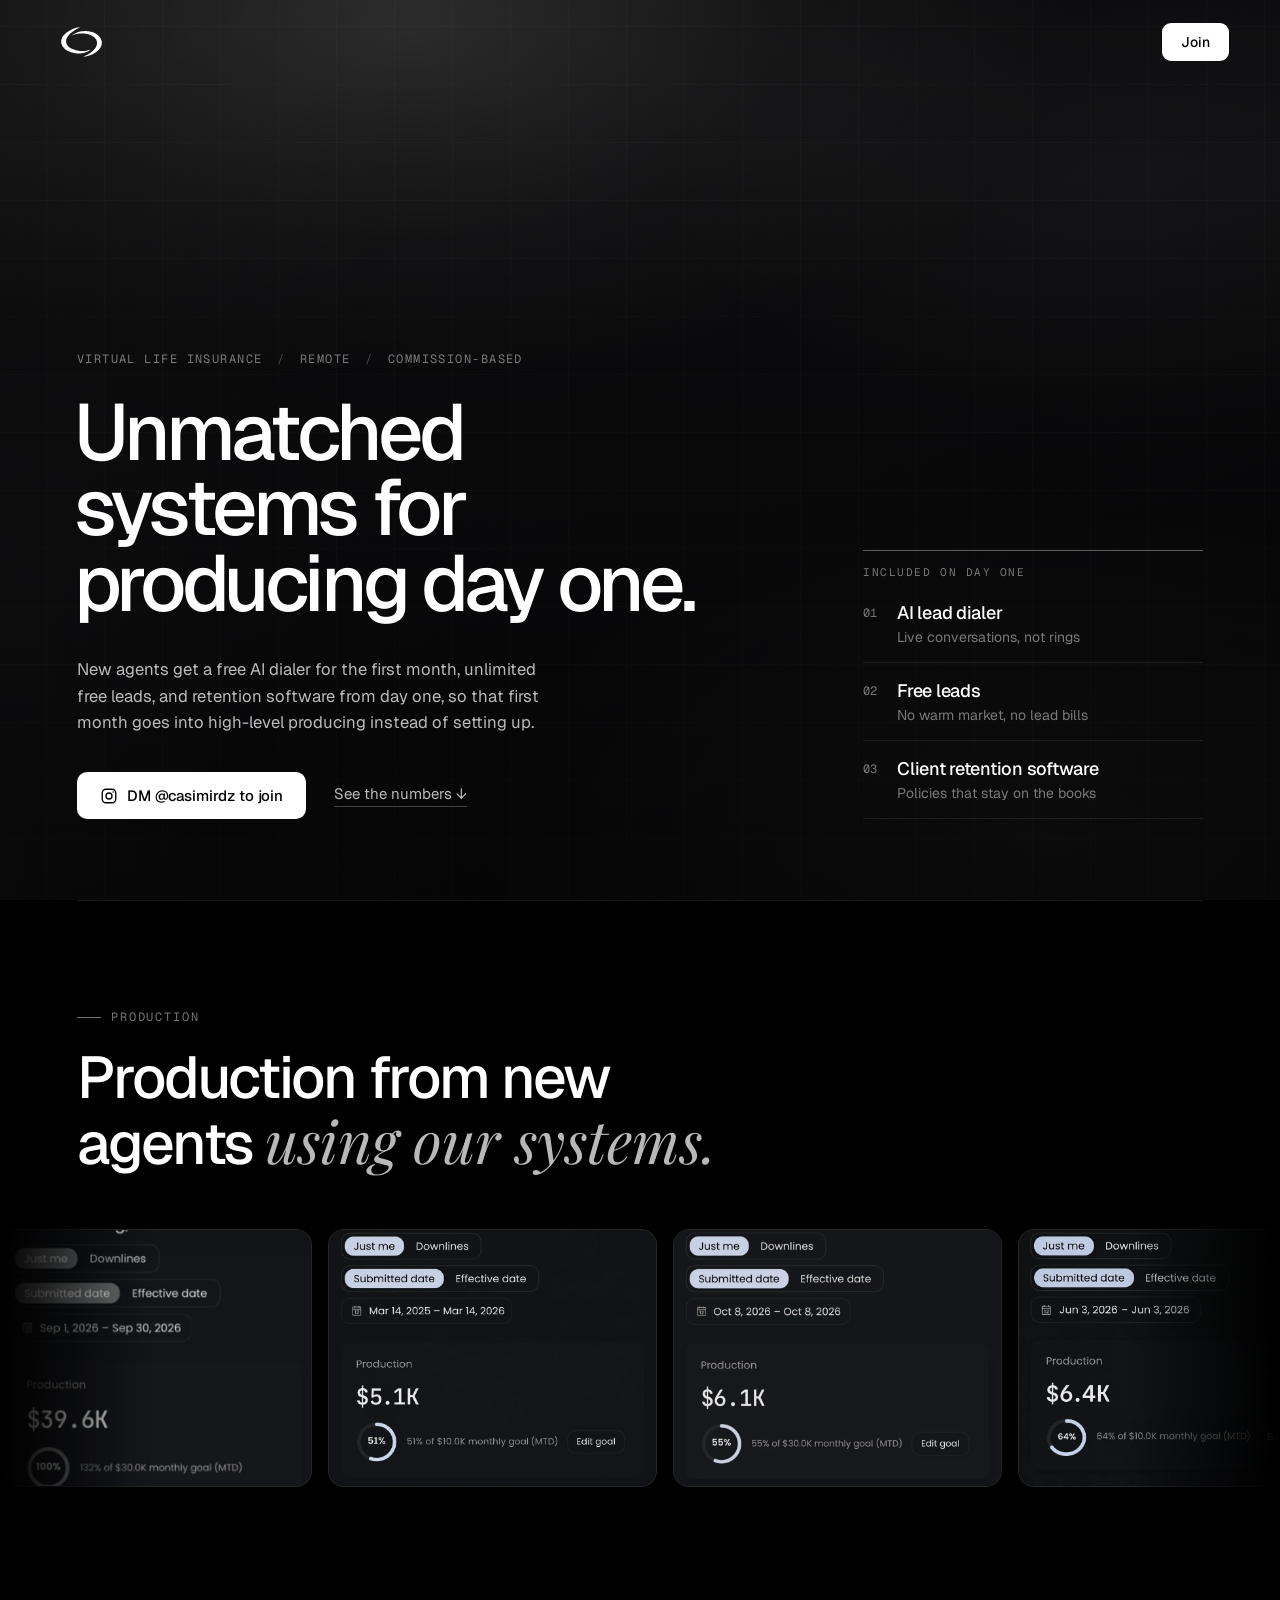
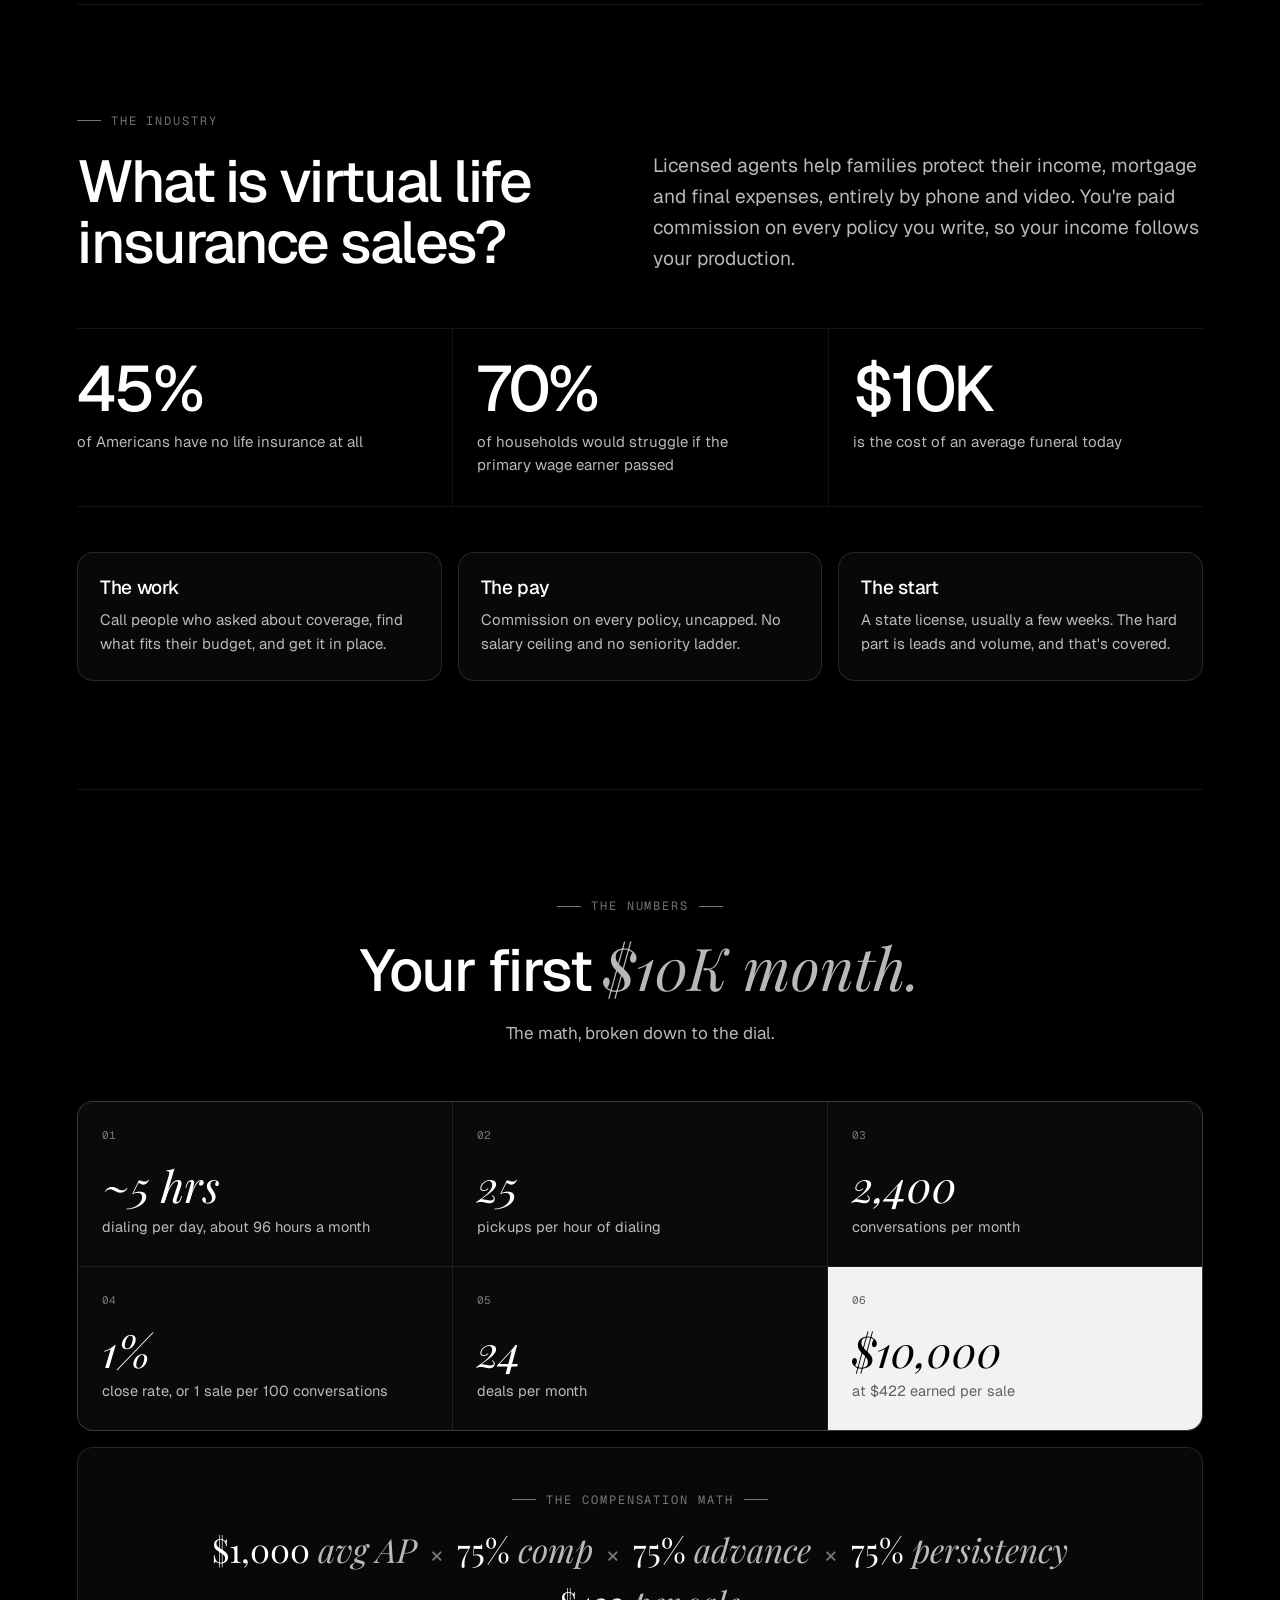
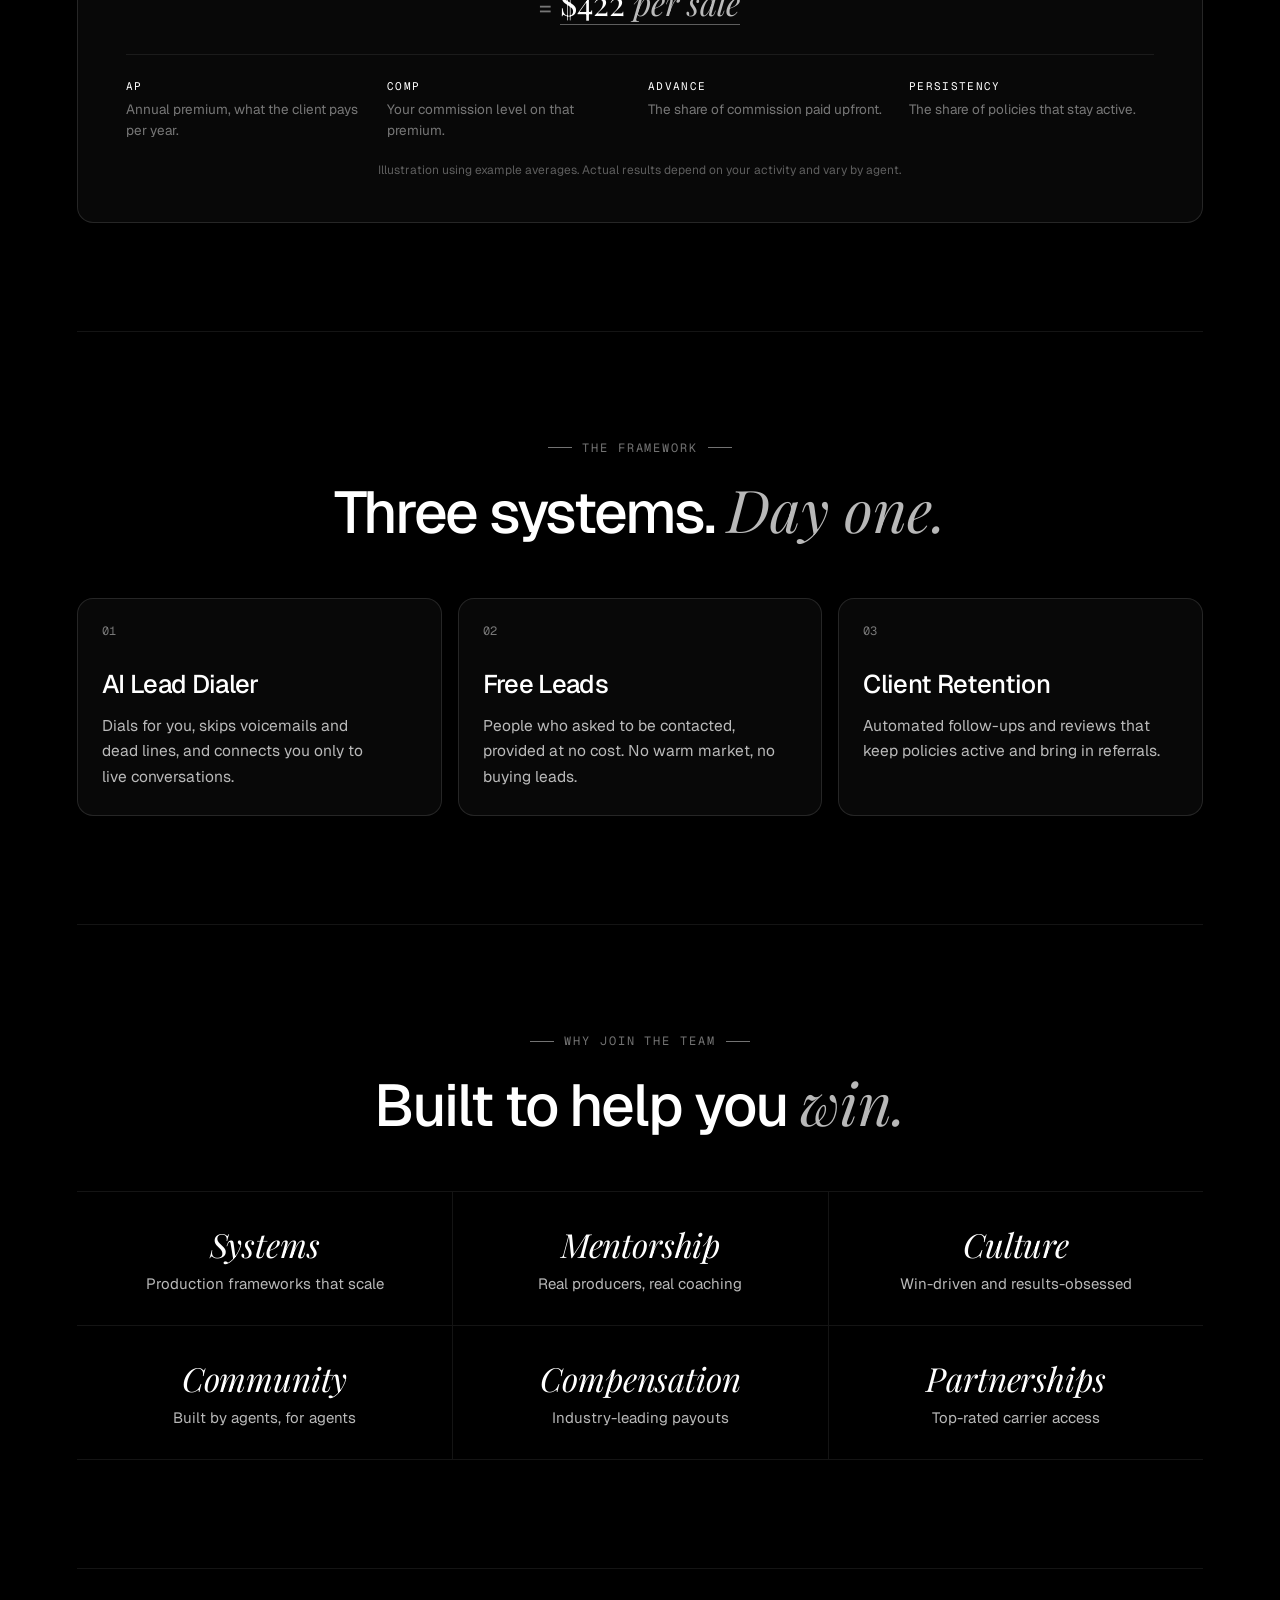
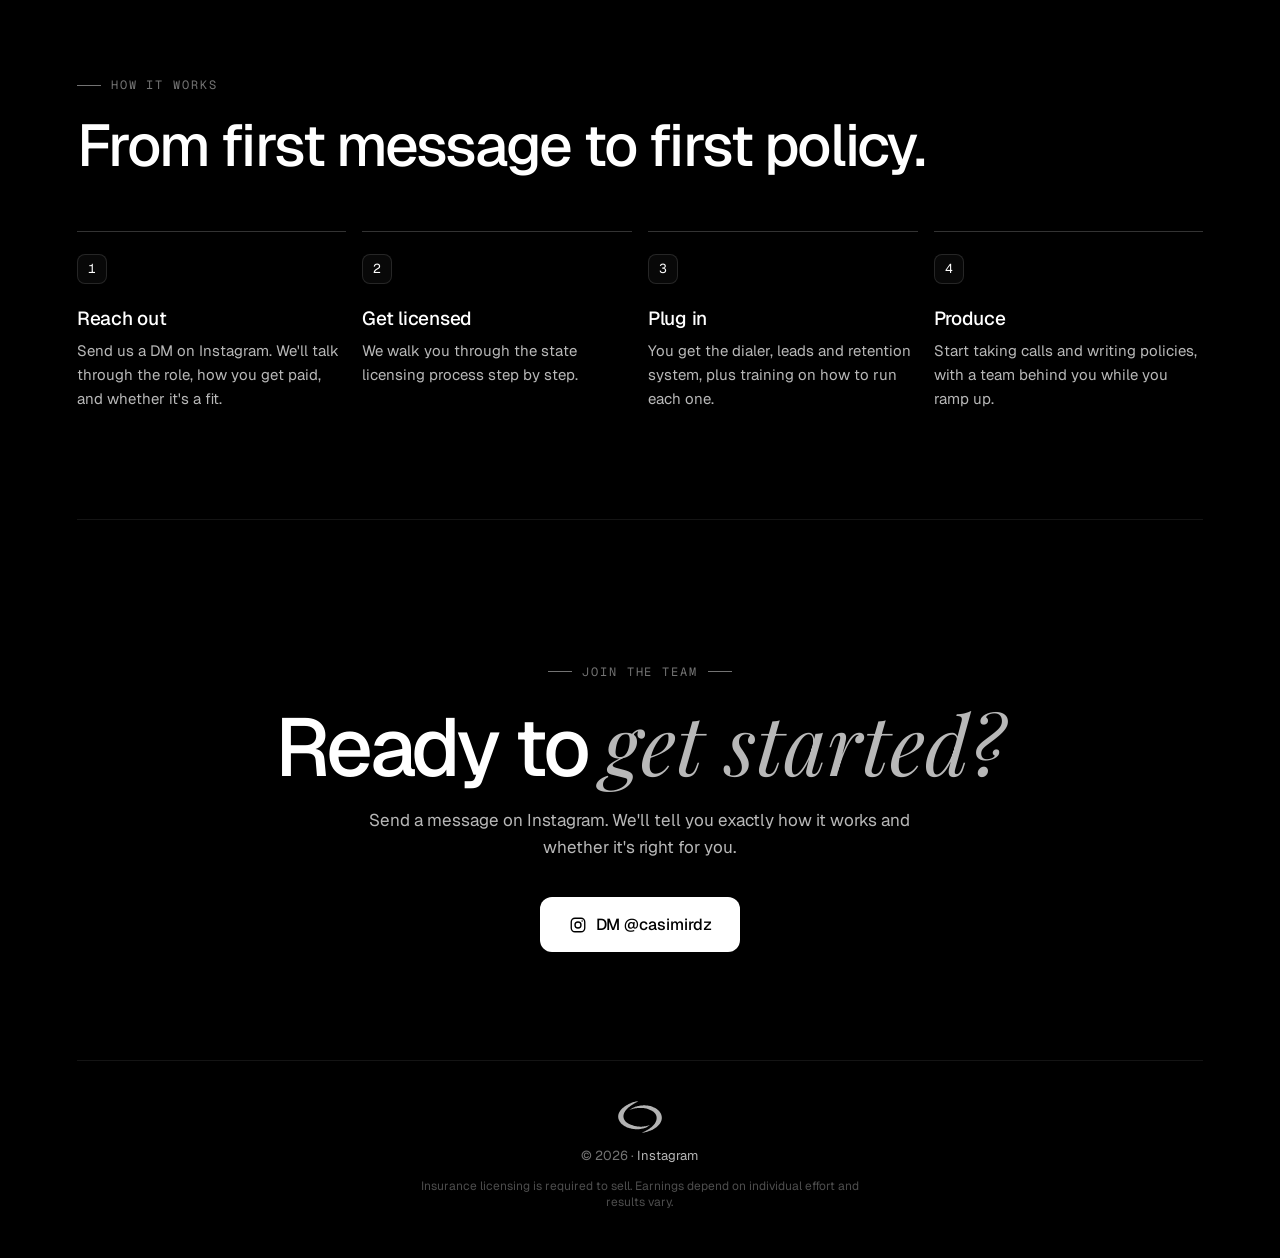
==== index.html @ 0b17e3f0 "Hero intro: free AI dialer for the first month Co-Authored-By: Claude Opus 5.5 <noreply@anthropic.co" ====
<!doctype html>
<html lang="en">
<head>
<meta charset="UTF-8" />
<meta name="viewport" content="width=device-width, initial-scale=1.0" />
<title>Casimir</title>
<meta name="description" content="New virtual life insurance agents get an AI lead dialer, free leads and client retention systems so they can produce from day one." />
<meta name="robots" content="index, follow" />
<meta name="theme-color" content="#060607" />
<link rel="icon" href="favicon.svg" type="image/svg+xml" />
<link rel="preconnect" href="https://fonts.googleapis.com" />
<link rel="preconnect" href="https://fonts.gstatic.com" crossorigin />
<link href="https://fonts.googleapis.com/css2?family=Geist:wght@400;500;600&family=Geist+Mono:wght@400&family=Playfair+Display:ital,wght@1,400&display=swap" rel="stylesheet" />
<link rel="stylesheet" href="style.css" />
<script>document.documentElement.classList.add('js');</script>
</head>
<body>

<div class="svc-bg" aria-hidden="true"></div>
<div class="grain" aria-hidden="true"></div>
<div class="progress" id="progress" aria-hidden="true"></div>

<header class="nav">
  <a class="nav-logo" href="#top" aria-label="Back to top">
    <img src="brand/casimir-logo-white.svg" alt="" />
  </a>
  <a class="btn btn-sm btn-primary" href="https://ig.me/m/casimirdz" target="_blank" rel="noopener">Join</a>
</header>

<main id="top">

  <!-- Hero -->
  <section class="hero">
    <div class="hero-main">
      <p class="hero-kicker reveal">Virtual life insurance <span class="slash">/</span> Remote <span class="slash">/</span> Commission-based</p>
      <h1 class="hero-title reveal">Unmatched systems for producing day one.</h1>
      <p class="hero-sub reveal">New agents get a free AI dialer for the first month, unlimited free leads, and retention software from day one, so that first month goes into high-level producing instead of setting up.</p>
      <div class="hero-actions reveal">
        <a class="btn btn-primary" href="https://ig.me/m/casimirdz" target="_blank" rel="noopener">
          <svg class="ig" viewBox="0 0 24 24" aria-hidden="true"><rect x="3" y="3" width="18" height="18" rx="5"/><circle cx="12" cy="12" r="4"/><circle cx="17.5" cy="6.5" r="1" class="fill"/></svg>
          DM @casimirdz to join
        </a>
        <a class="hero-link" href="#numbers">See the numbers <span aria-hidden="true">↓</span></a>
      </div>
    </div>

    <aside class="hero-index reveal" aria-label="Included on day one">
      <p class="hero-index-label">Included on day one</p>
      <ol>
        <li><span class="idx">01</span><span class="idx-name">AI lead dialer</span><span class="idx-note">Live conversations, not rings</span></li>
        <li><span class="idx">02</span><span class="idx-name">Free leads</span><span class="idx-note">No warm market, no lead bills</span></li>
        <li><span class="idx">03</span><span class="idx-name">Client retention software</span><span class="idx-note">Policies that stay on the books</span></li>
      </ol>
    </aside>
  </section>

  <!-- Production carousel: scrolls automatically, pauses on hover -->
  <section class="section section-production" id="production">
    <div class="eyebrow reveal"><span class="eyebrow-line"></span>Production</div>
    <h2 class="h2 reveal">Production from new agents <span class="serif">using our systems.</span></h2>
  </section>

  <!-- To add a production screenshot: drop the PNG in production/ and add a slide like
       <figure class="slide"><img src="production/production-10.webp" alt="New agent production dashboard showing $X" /></figure> -->
  <div class="marquee reveal" aria-label="Production from new agents">
    <div class="marquee-track" id="marquee">
      <figure class="slide"><img src="production/production-1.webp" alt="New agent production dashboard showing $39.6K" width="715" height="590" /></figure>
      <figure class="slide"><img src="production/production-2.webp" alt="New agent production dashboard showing $5.1K" width="1000" height="783" /></figure>
      <figure class="slide"><img src="production/production-3.webp" alt="New agent production dashboard showing $6.1K" width="1000" height="783" /></figure>
      <figure class="slide"><img src="production/production-4.webp" alt="New agent production dashboard showing $6.4K" width="1000" height="783" /></figure>
      <figure class="slide"><img src="production/production-5.webp" alt="New agent production dashboard showing $32.4K" width="1000" height="783" /></figure>
      <figure class="slide"><img src="production/production-6.webp" alt="New agent production dashboard showing $7.3K" width="1000" height="783" /></figure>
      <figure class="slide"><img src="production/production-7.webp" alt="New agent production dashboard showing $6.8K" width="1000" height="783" /></figure>
      <figure class="slide"><img src="production/production-8.webp" alt="New agent production dashboard showing $12.6K" width="1000" height="783" /></figure>
      <figure class="slide"><img src="production/production-9.webp" alt="New agent production dashboard showing $8.7K" width="1000" height="783" /></figure>
    </div>
  </div>

  <!-- The industry -->
  <section class="section" id="industry">
    <div class="eyebrow reveal"><span class="eyebrow-line"></span>The industry</div>
    <div class="split">
      <h2 class="h2 reveal">What is virtual life insurance&nbsp;sales?</h2>
      <p class="lede reveal">Licensed agents help families protect their income, mortgage and final expenses, entirely by phone and video. You're paid commission on every policy you write, so your income follows your production.</p>
    </div>

    <div class="stats">
      <div class="stat reveal">
        <span class="stat-num">45%</span>
        <span class="stat-label">of Americans have no life insurance at all</span>
      </div>
      <div class="stat reveal">
        <span class="stat-num">70%</span>
        <span class="stat-label">of households would struggle if the primary wage earner passed</span>
      </div>
      <div class="stat reveal">
        <span class="stat-num">$10K</span>
        <span class="stat-label">is the cost of an average funeral today</span>
      </div>
    </div>

    <dl class="facts">
      <div class="fact card reveal">
        <dt class="h3">The work</dt>
        <dd>Call people who asked about coverage, find what fits their budget, and get it in place.</dd>
      </div>
      <div class="fact card reveal">
        <dt class="h3">The pay</dt>
        <dd>Commission on every policy, uncapped. No salary ceiling and no seniority ladder.</dd>
      </div>
      <div class="fact card reveal">
        <dt class="h3">The start</dt>
        <dd>A state license, usually a few weeks. The hard part is leads and volume, and that's covered.</dd>
      </div>
    </dl>
  </section>

  <!-- The numbers -->
  <section class="section" id="numbers">
    <div class="eyebrow eyebrow-center reveal"><span class="eyebrow-line"></span>The numbers<span class="eyebrow-line"></span></div>
    <h2 class="h2 center-text reveal">Your first <span class="serif">$10K month.</span></h2>
    <p class="section-sub center-text reveal">The math, broken down to the dial.</p>

    <ol class="funnel">
      <li class="funnel-step reveal"><span class="funnel-num">~5 hrs</span><span class="funnel-label">dialing per day, about 96 hours a month</span></li>
      <li class="funnel-step reveal"><span class="funnel-num">25</span><span class="funnel-label">pickups per hour of dialing</span></li>
      <li class="funnel-step reveal"><span class="funnel-num">2,400</span><span class="funnel-label">conversations per month</span></li>
      <li class="funnel-step reveal"><span class="funnel-num">1%</span><span class="funnel-label">close rate, or 1 sale per 100 conversations</span></li>
      <li class="funnel-step reveal"><span class="funnel-num">24</span><span class="funnel-label">deals per month</span></li>
      <li class="funnel-step funnel-result reveal"><span class="funnel-num">$10,000</span><span class="funnel-label">at $422 earned per sale</span></li>
    </ol>

    <div class="formula card reveal">
      <div class="eyebrow eyebrow-center"><span class="eyebrow-line"></span>The compensation math<span class="eyebrow-line"></span></div>
      <p class="formula-line">
        <span>$1,000 <em>avg AP</em></span><span class="op">×</span><span>75% <em>comp</em></span><span class="op">×</span><span>75% <em>advance</em></span><span class="op">×</span><span>75% <em>persistency</em></span><span class="formula-result"><span class="op">=</span> <span class="formula-total">$422 <em>per sale</em></span></span>
      </p>
      <dl class="glossary">
        <div><dt>AP</dt><dd>Annual premium, what the client pays per year.</dd></div>
        <div><dt>Comp</dt><dd>Your commission level on that premium.</dd></div>
        <div><dt>Advance</dt><dd>The share of commission paid upfront.</dd></div>
        <div><dt>Persistency</dt><dd>The share of policies that stay active.</dd></div>
      </dl>
      <p class="formula-note">Illustration using example averages. Actual results depend on your activity and vary by agent.</p>
    </div>
  </section>

  <!-- Systems -->
  <section class="section" id="systems">
    <div class="eyebrow eyebrow-center reveal"><span class="eyebrow-line"></span>The framework<span class="eyebrow-line"></span></div>
    <h2 class="h2 center-text reveal">Three systems. <span class="serif">Day one.</span></h2>

    <div class="systems">
      <article class="system card reveal">
        <span class="system-num">01</span>
        <h3 class="system-title">AI Lead Dialer</h3>
        <p>Dials for you, skips voicemails and dead lines, and connects you only to live conversations.</p>
      </article>
      <article class="system card reveal">
        <span class="system-num">02</span>
        <h3 class="system-title">Free Leads</h3>
        <p>People who asked to be contacted, provided at no cost. No warm market, no buying leads.</p>
      </article>
      <article class="system card reveal">
        <span class="system-num">03</span>
        <h3 class="system-title">Client Retention</h3>
        <p>Automated follow-ups and reviews that keep policies active and bring in referrals.</p>
      </article>
    </div>
  </section>

  <!-- Why join -->
  <section class="section" id="why">
    <div class="eyebrow eyebrow-center reveal"><span class="eyebrow-line"></span>Why join the team<span class="eyebrow-line"></span></div>
    <h2 class="h2 center-text reveal">Built to help you <span class="serif">win.</span></h2>
    <div class="why">
      <div class="why-item reveal"><h3 class="why-title">Systems</h3><p>Production frameworks that scale</p></div>
      <div class="why-item reveal"><h3 class="why-title">Mentorship</h3><p>Real producers, real coaching</p></div>
      <div class="why-item reveal"><h3 class="why-title">Culture</h3><p>Win-driven and results-obsessed</p></div>
      <div class="why-item reveal"><h3 class="why-title">Community</h3><p>Built by agents, for agents</p></div>
      <div class="why-item reveal"><h3 class="why-title">Compensation</h3><p>Industry-leading payouts</p></div>
      <div class="why-item reveal"><h3 class="why-title">Partnerships</h3><p>Top-rated carrier access</p></div>
    </div>
  </section>

  <!-- How it works -->
  <section class="section" id="path">
    <div class="eyebrow reveal"><span class="eyebrow-line"></span>How it works</div>
    <h2 class="h2 reveal">From first message to first&nbsp;policy.</h2>
    <ol class="steps">
      <li class="step reveal">
        <span class="step-num">1</span>
        <div>
          <h3 class="h3">Reach out</h3>
          <p>Send us a DM on Instagram. We'll talk through the role, how you get paid, and whether it's a fit.</p>
        </div>
      </li>
      <li class="step reveal">
        <span class="step-num">2</span>
        <div>
          <h3 class="h3">Get licensed</h3>
          <p>We walk you through the state licensing process step by step.</p>
        </div>
      </li>
      <li class="step reveal">
        <span class="step-num">3</span>
        <div>
          <h3 class="h3">Plug in</h3>
          <p>You get the dialer, leads and retention system, plus training on how to run each one.</p>
        </div>
      </li>
      <li class="step reveal">
        <span class="step-num">4</span>
        <div>
          <h3 class="h3">Produce</h3>
          <p>Start taking calls and writing policies, with a team behind you while you ramp up.</p>
        </div>
      </li>
    </ol>
  </section>


  <!-- Final CTA -->
  <section class="cta">
    <div class="eyebrow eyebrow-center reveal"><span class="eyebrow-line"></span>Join the team<span class="eyebrow-line"></span></div>
    <h2 class="cta-title reveal">Ready to <span class="serif">get started?</span></h2>
    <p class="section-sub center-text reveal">Send a message on Instagram. We'll tell you exactly how it works and whether it's right for you.</p>
    <a class="btn btn-primary btn-lg reveal" href="https://ig.me/m/casimirdz" target="_blank" rel="noopener">
      <svg class="ig" viewBox="0 0 24 24" aria-hidden="true"><rect x="3" y="3" width="18" height="18" rx="5"/><circle cx="12" cy="12" r="4"/><circle cx="17.5" cy="6.5" r="1" class="fill"/></svg>
      DM @casimirdz
    </a>
  </section>

</main>

<footer class="footer">
  <img src="brand/casimir-logo-white.svg" alt="" />
  <p class="footer-meta">© <span id="year">2026</span> · <a href="https://instagram.com/casimirdz" target="_blank" rel="noopener">Instagram</a></p>
  <p class="footer-note">Insurance licensing is required to sell. Earnings depend on individual effort and results vary.</p>
</footer>

<script src="main.js" defer></script>
</body>
</html>
---- style.css ----
:root {
  --black: #000000;
  --white: #ffffff;
  --white-soft: rgba(255, 255, 255, 0.72);
  --white-faint: rgba(255, 255, 255, 0.45);
  --line: rgba(255, 255, 255, 0.08);
  --border: rgba(255, 255, 255, 0.12);
  --card: rgba(255, 255, 255, 0.03);
  --sans: 'Geist', -apple-system, BlinkMacSystemFont, 'Segoe UI', sans-serif;
  --mono: 'Geist Mono', ui-monospace, SFMono-Regular, Menlo, monospace;
  --serif: 'Playfair Display', Georgia, 'Times New Roman', serif;
  --ease: cubic-bezier(.22,.61,.36,1);
  --gutter: clamp(20px, 6vw, 96px);
  --max: 1200px;
}

* { margin: 0; padding: 0; box-sizing: border-box; }

html { scroll-behavior: smooth; scroll-padding-top: 88px; }

body {
  background: var(--black);
  color: var(--white);
  font-family: var(--sans);
  -webkit-font-smoothing: antialiased;
  overflow-x: hidden;
}

a { color: inherit; text-decoration: none; }
img { max-width: 100%; }

/* Background grid, carried over from the original services / work with us pages */
.svc-bg {
  position: fixed;
  inset: 0;
  z-index: 0;
  background:
    radial-gradient(ellipse 74% 58% at 32% 2%, rgba(255,255,255,0.16) 0%, rgba(255,255,255,0.05) 42%, rgba(0,0,0,0) 70%),
    radial-gradient(ellipse 60% 46% at 88% 20%, rgba(205,210,220,0.06) 0%, rgba(0,0,0,0) 60%),
    radial-gradient(ellipse 70% 55% at 82% 92%, rgba(255,255,255,0.05) 0%, rgba(0,0,0,0) 65%),
    linear-gradient(160deg, #050506 0%, #0c0c0e 45%, #060607 100%);
  overflow: hidden;
}

.svc-bg::before {
  content: '';
  position: absolute;
  inset: -10%;
  background-image:
    linear-gradient(rgba(255, 255, 255, 0.055) 1px, transparent 1px),
    linear-gradient(90deg, rgba(255, 255, 255, 0.055) 1px, transparent 1px);
  background-size: 58px 58px;
  opacity: 0.4;
  animation: svcBgDrift 60s linear infinite;
}

.svc-bg::after {
  content: '';
  position: absolute;
  inset: 0;
  background:
    linear-gradient(180deg, rgba(0, 0, 0, 0.08) 0%, rgba(0, 0, 0, 0.5) 100%),
    linear-gradient(100deg, rgba(255, 255, 255, 0.03) 0%, rgba(255, 255, 255, 0) 30%);
  pointer-events: none;
}

@keyframes svcBgDrift {
  from { transform: translate3d(0, 0, 0); }
  to { transform: translate3d(-58px, -58px, 0); }
}

.grain {
  position: fixed;
  inset: -120px;
  z-index: 3;
  pointer-events: none;
  opacity: 0.045;
  mix-blend-mode: overlay;
  background-image: url("data:image/svg+xml,%3Csvg xmlns='http://www.w3.org/2000/svg' width='140' height='140'%3E%3Cfilter id='n'%3E%3CfeTurbulence type='fractalNoise' baseFrequency='0.85' numOctaves='2' stitchTiles='stitch'/%3E%3C/filter%3E%3Crect width='100%25' height='100%25' filter='url(%23n)'/%3E%3C/svg%3E");
  animation: grainShift 1.1s steps(6) infinite;
}

@keyframes grainShift {
  0%, 100% { transform: translate(0, 0); }
  20% { transform: translate(-2%, -3%); }
  40% { transform: translate(3%, 2%); }
  60% { transform: translate(-3%, 3%); }
  80% { transform: translate(2%, -2%); }
}

/* Scroll progress */
.progress {
  position: fixed;
  top: 0;
  left: 0;
  height: 2px;
  width: 100%;
  transform-origin: left;
  transform: scaleX(0);
  background: var(--white);
  z-index: 30;
}

/* Nav */
.nav {
  position: fixed;
  top: 12px;
  left: 50%;
  transform: translateX(-50%);
  z-index: 20;
  width: min(var(--max), calc(100% - 24px));
  display: flex;
  align-items: center;
  justify-content: space-between;
  gap: 16px;
  padding: 10px 10px 10px 20px;
  border: 1px solid transparent;
  border-radius: 14px;
  transition: background 0.3s ease, border-color 0.3s ease, backdrop-filter 0.3s ease;
}

.nav.is-scrolled {
  background: rgba(10, 10, 12, 0.6);
  border-color: var(--border);
  backdrop-filter: blur(14px);
  -webkit-backdrop-filter: blur(14px);
}

.nav-logo img { display: block; height: 30px; width: auto; }

.nav-links {
  display: flex;
  gap: 28px;
  font-size: 14px;
  color: var(--white-soft);
}

.nav-links a { transition: color 0.2s ease; }
.nav-links a:hover { color: var(--white); }

/* Buttons */
.btn {
  display: inline-flex;
  align-items: center;
  justify-content: center;
  gap: 9px;
  font-family: var(--sans);
  font-size: 15px;
  font-weight: 500;
  letter-spacing: -0.005em;
  padding: 13px 22px;
  border-radius: 10px;
  border: 1px solid transparent;
  transition: transform 0.2s var(--ease), background 0.2s ease, border-color 0.2s ease, color 0.2s ease, opacity 0.2s ease;
}

.btn:active { transform: scale(0.98); }

.btn-primary { background: var(--white); color: var(--black); }
.btn-primary:hover { opacity: 0.88; }


.btn-sm { font-size: 14px; padding: 9px 18px; border-radius: 9px; }
.btn-lg { font-size: 16px; padding: 16px 28px; border-radius: 12px; }

.ig { width: 18px; height: 18px; fill: none; stroke: currentColor; stroke-width: 1.8; flex-shrink: 0; }
.ig .fill { fill: currentColor; stroke: none; }

.btn:focus-visible, .nav a:focus-visible {
  outline: 2px solid var(--white);
  outline-offset: 3px;
}

/* Layout */
main { position: relative; z-index: 2; }

.hero,
.section,
.cta {
  width: min(var(--max), calc(100% - 2 * var(--gutter)));
  margin: 0 auto;
}

.section {
  padding: clamp(80px, 12vh, 140px) 0;
  border-top: 1px solid var(--line);
}

/* Type */
.serif {
  font-family: var(--serif);
  font-style: italic;
  font-weight: 400;
  letter-spacing: 0;
  color: var(--white-soft);
}

.eyebrow {
  display: flex;
  align-items: center;
  gap: 10px;
  font-family: var(--mono);
  font-size: 12px;
  letter-spacing: 0.16em;
  text-transform: uppercase;
  color: var(--white-faint);
  margin-bottom: 22px;
}

.eyebrow-line { width: 24px; height: 1px; background: currentColor; }
.eyebrow-center { justify-content: center; }

.h2 {
  font-weight: 500;
  font-size: clamp(32px, 4.6vw, 60px);
  line-height: 1.05;
  letter-spacing: -0.035em;
  text-wrap: balance;
}

.h3 {
  font-weight: 500;
  font-size: 19px;
  letter-spacing: -0.015em;
  margin-bottom: 8px;
}

.center-text { text-align: center; margin-left: auto; margin-right: auto; }

.section-sub {
  max-width: 52ch;
  margin-top: 18px;
  font-size: 17px;
  line-height: 1.6;
  color: var(--white-soft);
}

p { text-wrap: pretty; }

/* Cards */
.card {
  border: 1px solid var(--border);
  border-radius: 16px;
  background: var(--card);
  backdrop-filter: blur(6px);
  -webkit-backdrop-filter: blur(6px);
}

/* Hero: left-aligned editorial layout with a day-one index on the right */
.hero {
  min-height: 100svh;
  display: grid;
  grid-template-columns: minmax(0, 1fr) minmax(260px, 340px);
  align-items: end;
  gap: clamp(40px, 6vw, 96px);
  padding: 140px 0 clamp(56px, 9vh, 96px);
}

.hero-kicker {
  font-family: var(--mono);
  font-size: 12px;
  letter-spacing: 0.12em;
  text-transform: uppercase;
  color: var(--white-faint);
  margin-bottom: clamp(20px, 3vh, 32px);
}

.hero-kicker .slash { color: rgba(255, 255, 255, 0.25); margin: 0 6px; }

.hero-title {
  font-weight: 500;
  font-size: clamp(44px, 6.2vw, 104px);
  line-height: 0.95;
  max-width: 15ch;
  text-wrap: balance;
  letter-spacing: -0.055em;
  margin-left: -0.04em;
}

.hero-sub {
  max-width: 44ch;
  margin-top: clamp(24px, 4vh, 36px);
  font-size: clamp(16px, 1.3vw, 18px);
  line-height: 1.6;
  color: var(--white-soft);
}

.hero-actions {
  display: flex;
  flex-wrap: wrap;
  align-items: center;
  gap: 14px 28px;
  margin-top: clamp(28px, 4vh, 40px);
}

.hero-link {
  font-size: 15px;
  color: var(--white-soft);
  border-bottom: 1px solid rgba(255, 255, 255, 0.25);
  padding-bottom: 3px;
  transition: color 0.2s ease, border-color 0.2s ease;
}

.hero-link:hover { color: var(--white); border-color: var(--white); }

.hero-index { border-top: 1px solid rgba(255, 255, 255, 0.35); }

.hero-index-label {
  font-family: var(--mono);
  font-size: 11px;
  letter-spacing: 0.14em;
  text-transform: uppercase;
  color: var(--white-faint);
  padding: 14px 0 6px;
}

.hero-index ol { list-style: none; }

.hero-index li {
  display: grid;
  grid-template-columns: 34px 1fr;
  row-gap: 4px;
  padding: 16px 0;
  border-bottom: 1px solid var(--line);
}

.idx { grid-row: span 2; font-family: var(--mono); font-size: 12px; color: var(--white-faint); padding-top: 4px; }
.idx-name { font-size: 18px; font-weight: 500; letter-spacing: -0.015em; }
.idx-note { font-size: 14px; color: var(--white-faint); }

/* Industry */
.split {
  display: grid;
  grid-template-columns: minmax(0, 1fr) minmax(0, 1.1fr);
  gap: clamp(24px, 6vw, 96px);
  align-items: end;
}

.lede { color: var(--white-soft); font-size: clamp(17px, 1.5vw, 20px); line-height: 1.6; }

.facts {
  display: grid;
  grid-template-columns: repeat(3, 1fr);
  gap: 16px;
  margin-top: clamp(36px, 5vh, 56px);
}

.fact { padding: 22px 22px 24px; }
.fact dd { font-size: 15px; line-height: 1.6; color: var(--white-soft); }

/* Industry stats */
.stats {
  display: grid;
  grid-template-columns: repeat(3, 1fr);
  margin-top: clamp(40px, 6vh, 64px);
  border-top: 1px solid var(--line);
  border-bottom: 1px solid var(--line);
}

.stat {
  display: flex;
  flex-direction: column;
  gap: 10px;
  padding: 28px 24px 30px 0;
}

.stat + .stat { padding-left: 24px; border-left: 1px solid var(--line); }

.stat-num {
  font-weight: 500;
  font-size: clamp(44px, 5vw, 68px);
  line-height: 1;
  letter-spacing: -0.04em;
}

.stat-label { font-size: 15px; line-height: 1.5; color: var(--white-soft); max-width: 30ch; }

/* The numbers */
.funnel {
  list-style: none;
  display: grid;
  grid-template-columns: repeat(3, 1fr);
  gap: 1px;
  margin-top: clamp(40px, 6vh, 64px);
  border: 1px solid var(--border);
  border-radius: 16px;
  overflow: hidden;
  background: var(--border);
  counter-reset: funnel;
}

.funnel-step {
  position: relative;
  display: flex;
  flex-direction: column;
  gap: 8px;
  padding: 26px 24px 28px;
  background: #0a0a0c;
  counter-increment: funnel;
}

.funnel-step::before {
  content: counter(funnel, decimal-leading-zero);
  font-family: var(--mono);
  font-size: 11px;
  color: var(--white-faint);
  margin-bottom: 14px;
}

.funnel-num {
  font-family: var(--serif);
  font-style: italic;
  font-size: clamp(34px, 3.4vw, 46px);
  line-height: 1;
  color: var(--white);
}

.funnel-label { font-size: 14.5px; line-height: 1.5; color: var(--white-soft); }

.funnel-result { background: #f2f2f2; }
.funnel-result::before, .funnel-result .funnel-label { color: rgba(0, 0, 0, 0.6); }
.funnel-result .funnel-num { color: var(--black); }

.formula {
  margin-top: 16px;
  padding: clamp(28px, 4vw, 44px) clamp(20px, 4vw, 48px);
  text-align: center;
}

.formula .eyebrow { margin-bottom: 20px; }

.formula-line {
  display: flex;
  flex-wrap: wrap;
  justify-content: center;
  align-items: baseline;
  gap: 6px 14px;
  font-family: var(--serif);
  font-size: clamp(22px, 2.6vw, 34px);
  line-height: 1.3;
}

.formula-line em { color: var(--white-soft); }
.formula-line .op { font-family: var(--sans); font-size: 0.7em; color: var(--white-faint); }
.formula-result { flex-basis: 100%; white-space: nowrap; margin-top: 4px; }
.formula-total { color: var(--white); border-bottom: 1px solid rgba(255, 255, 255, 0.35); }

.glossary {
  display: grid;
  grid-template-columns: repeat(4, 1fr);
  gap: 16px;
  margin-top: 30px;
  padding-top: 24px;
  border-top: 1px solid var(--line);
  text-align: left;
}

.glossary dt { font-family: var(--mono); font-size: 11px; letter-spacing: 0.12em; text-transform: uppercase; color: var(--white); margin-bottom: 6px; }
.glossary dd { font-size: 13.5px; line-height: 1.5; color: var(--white-faint); }

.formula-note { margin-top: 22px; font-size: 12px; color: rgba(255, 255, 255, 0.35); }

/* Why join */
.why {
  display: grid;
  grid-template-columns: repeat(3, 1fr);
  margin-top: clamp(40px, 6vh, 64px);
  border-top: 1px solid var(--line);
}

.why-item {
  padding: 30px 24px 32px;
  text-align: center;
  border-bottom: 1px solid var(--line);
}

.why-item:not(:nth-child(3n + 1)) { border-left: 1px solid var(--line); }

.why-title {
  font-family: var(--serif);
  font-style: italic;
  font-weight: 400;
  font-size: clamp(28px, 2.6vw, 36px);
  letter-spacing: -0.005em;
  margin-bottom: 8px;
}

.why-item p { font-size: 15px; color: var(--white-soft); }

/* Systems */
.systems {
  display: grid;
  grid-template-columns: repeat(3, 1fr);
  gap: 16px;
  margin-top: clamp(44px, 6vh, 72px);
}

.system {
  display: flex;
  flex-direction: column;
  padding: 24px 24px 26px;
  transition: transform 0.35s var(--ease), border-color 0.35s ease, background 0.35s ease;
}

.system:hover {
  transform: translateY(-4px);
  border-color: rgba(255, 255, 255, 0.26);
  background: rgba(255, 255, 255, 0.045);
}


.system-num { font-family: var(--mono); font-size: 12px; color: var(--white-faint); margin-bottom: 28px; }


.system-title {
  font-weight: 500;
  font-size: clamp(22px, 2vw, 26px);
  letter-spacing: -0.025em;
  margin-bottom: 12px;
}

.system p { font-size: 15.5px; line-height: 1.65; color: var(--white-soft); }




/* Steps */
.steps {
  list-style: none;
  display: grid;
  grid-template-columns: repeat(4, 1fr);
  gap: 16px;
  margin-top: clamp(40px, 6vh, 64px);
  counter-reset: step;
}

.step {
  position: relative;
  display: flex;
  flex-direction: column;
  gap: 22px;
  padding-top: 22px;
  border-top: 1px solid rgba(255, 255, 255, 0.2);
}

.step p { font-size: 15px; line-height: 1.6; color: var(--white-soft); }

.step-num {
  display: inline-flex;
  align-items: center;
  justify-content: center;
  width: 30px;
  height: 30px;
  border-radius: 8px;
  border: 1px solid var(--border);
  background: var(--card);
  font-family: var(--mono);
  font-size: 13px;
}

/* Production marquee: a continuous, automatic side-to-side strip */
.section-production { padding-bottom: 0; }

.marquee {
  position: relative;
  z-index: 2;
  overflow: hidden;
  padding: clamp(40px, 6vh, 64px) 0 clamp(90px, 13vh, 150px);
  -webkit-mask-image: linear-gradient(90deg, transparent 0, #000 12%, #000 88%, transparent 100%);
          mask-image: linear-gradient(90deg, transparent 0, #000 12%, #000 88%, transparent 100%);
}

.marquee-track {
  display: flex;
  gap: 16px;
  width: max-content;
  animation: marquee var(--marquee-duration, 40s) linear infinite;
}

.marquee:hover .marquee-track { animation-play-state: paused; }

@keyframes marquee {
  from { transform: translate3d(0, 0, 0); }
  to { transform: translate3d(calc(-50% - 8px), 0, 0); }
}

.slide {
  flex: 0 0 auto;
  border-radius: 16px;
  overflow: hidden;
  border: 1px solid var(--border);
  background: var(--card);
}

/* Fixed height, natural width: screenshots of any shape show uncropped */
.slide img { display: block; height: clamp(190px, 20vw, 280px); width: auto; }

.slide-empty {
  aspect-ratio: 4 / 5;
  display: flex;
  align-items: center;
  justify-content: center;
  border-style: dashed;
  font-family: var(--mono);
  font-size: 12px;
  letter-spacing: 0.08em;
  text-transform: uppercase;
  color: var(--white-faint);
}

/* Final CTA */
.cta {
  display: flex;
  flex-direction: column;
  align-items: center;
  text-align: center;
  padding: clamp(100px, 16vh, 180px) 0 clamp(80px, 12vh, 140px);
  border-top: 1px solid var(--line);
}

.cta-title {
  font-weight: 500;
  font-size: clamp(40px, 6.4vw, 88px);
  line-height: 1;
  letter-spacing: -0.045em;
}

.cta .btn { margin-top: 36px; }

/* Footer */
.footer {
  position: relative;
  z-index: 2;
  width: min(var(--max), calc(100% - 2 * var(--gutter)));
  margin: 0 auto;
  padding: 40px 0 48px;
  border-top: 1px solid var(--line);
  display: flex;
  flex-direction: column;
  align-items: center;
  gap: 14px;
  text-align: center;
}

.footer img { height: 32px; width: auto; opacity: 0.7; }
.footer-meta { font-size: 13px; color: var(--white-faint); }
.footer-meta a { color: var(--white-soft); }
.footer-meta a:hover { color: var(--white); }
.footer-note { font-size: 12px; color: rgba(255, 255, 255, 0.3); max-width: 60ch; }

/* Reveal on scroll */
.js .reveal {
  opacity: 0;
  transform: translateY(18px);
  filter: blur(4px);
  transition: opacity 0.8s var(--ease), transform 0.8s var(--ease), filter 0.8s var(--ease);
}

.js .reveal.is-visible { opacity: 1; transform: none; filter: none; }

/* Responsive */
@media (max-width: 960px) {
  .hero { grid-template-columns: 1fr; align-items: start; padding-top: 128px; }
  .split { grid-template-columns: 1fr; }
  .funnel { grid-template-columns: repeat(2, minmax(0, 1fr)); }
  .glossary { grid-template-columns: 1fr 1fr; }
  .why { grid-template-columns: repeat(2, minmax(0, 1fr)); }
  .why-item:not(:nth-child(3n + 1)) { border-left: 0; }
  .why-item:nth-child(even) { border-left: 1px solid var(--line); }
  .facts, .systems { grid-template-columns: 1fr; }
  .steps { grid-template-columns: 1fr 1fr; }
}

@media (max-width: 640px) {
  .stats { grid-template-columns: 1fr; }
  .why-item { padding: 24px 10px 26px; }
  .why-title { font-size: 25px; }
  .why-item p { font-size: 14px; }
  .funnel-step { padding: 20px 16px 22px; }
  .stat, .stat + .stat { padding: 22px 0; border-left: 0; }
  .stat + .stat { border-top: 1px solid var(--line); }
  .nav-links { display: none; }
  .nav { padding-left: 16px; }
  .nav-logo img { height: 26px; }
  .steps { grid-template-columns: 1fr; }
  .hero-actions .btn { flex: 1 1 100%; }
  .hero-actions { gap: 18px; }
  .hero-kicker { font-size: 11px; }
}

@media (prefers-reduced-motion: reduce) {
  html { scroll-behavior: auto; }
  .svc-bg::before, .grain { animation: none; }
  .js .reveal { opacity: 1; transform: none; filter: none; transition: none; }
  .marquee-track { animation: none; }
  .marquee { overflow-x: auto; }
}
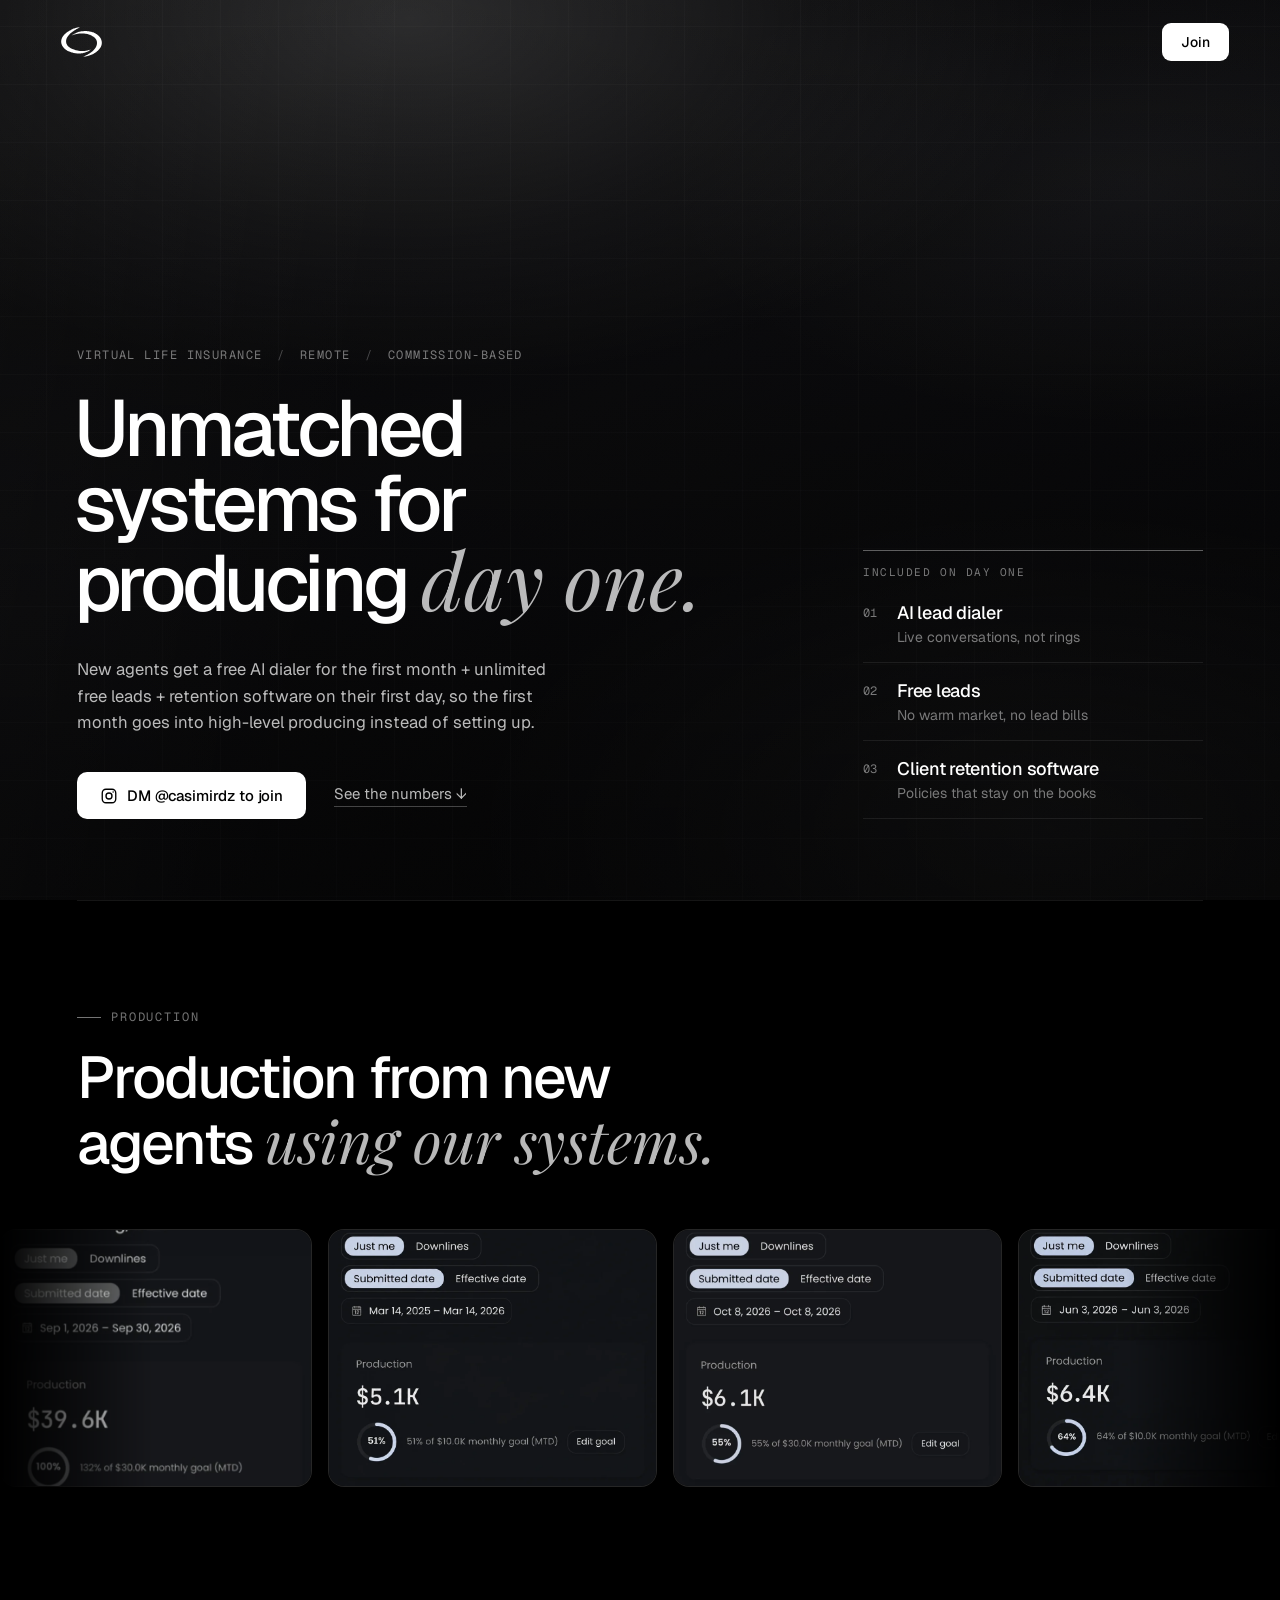
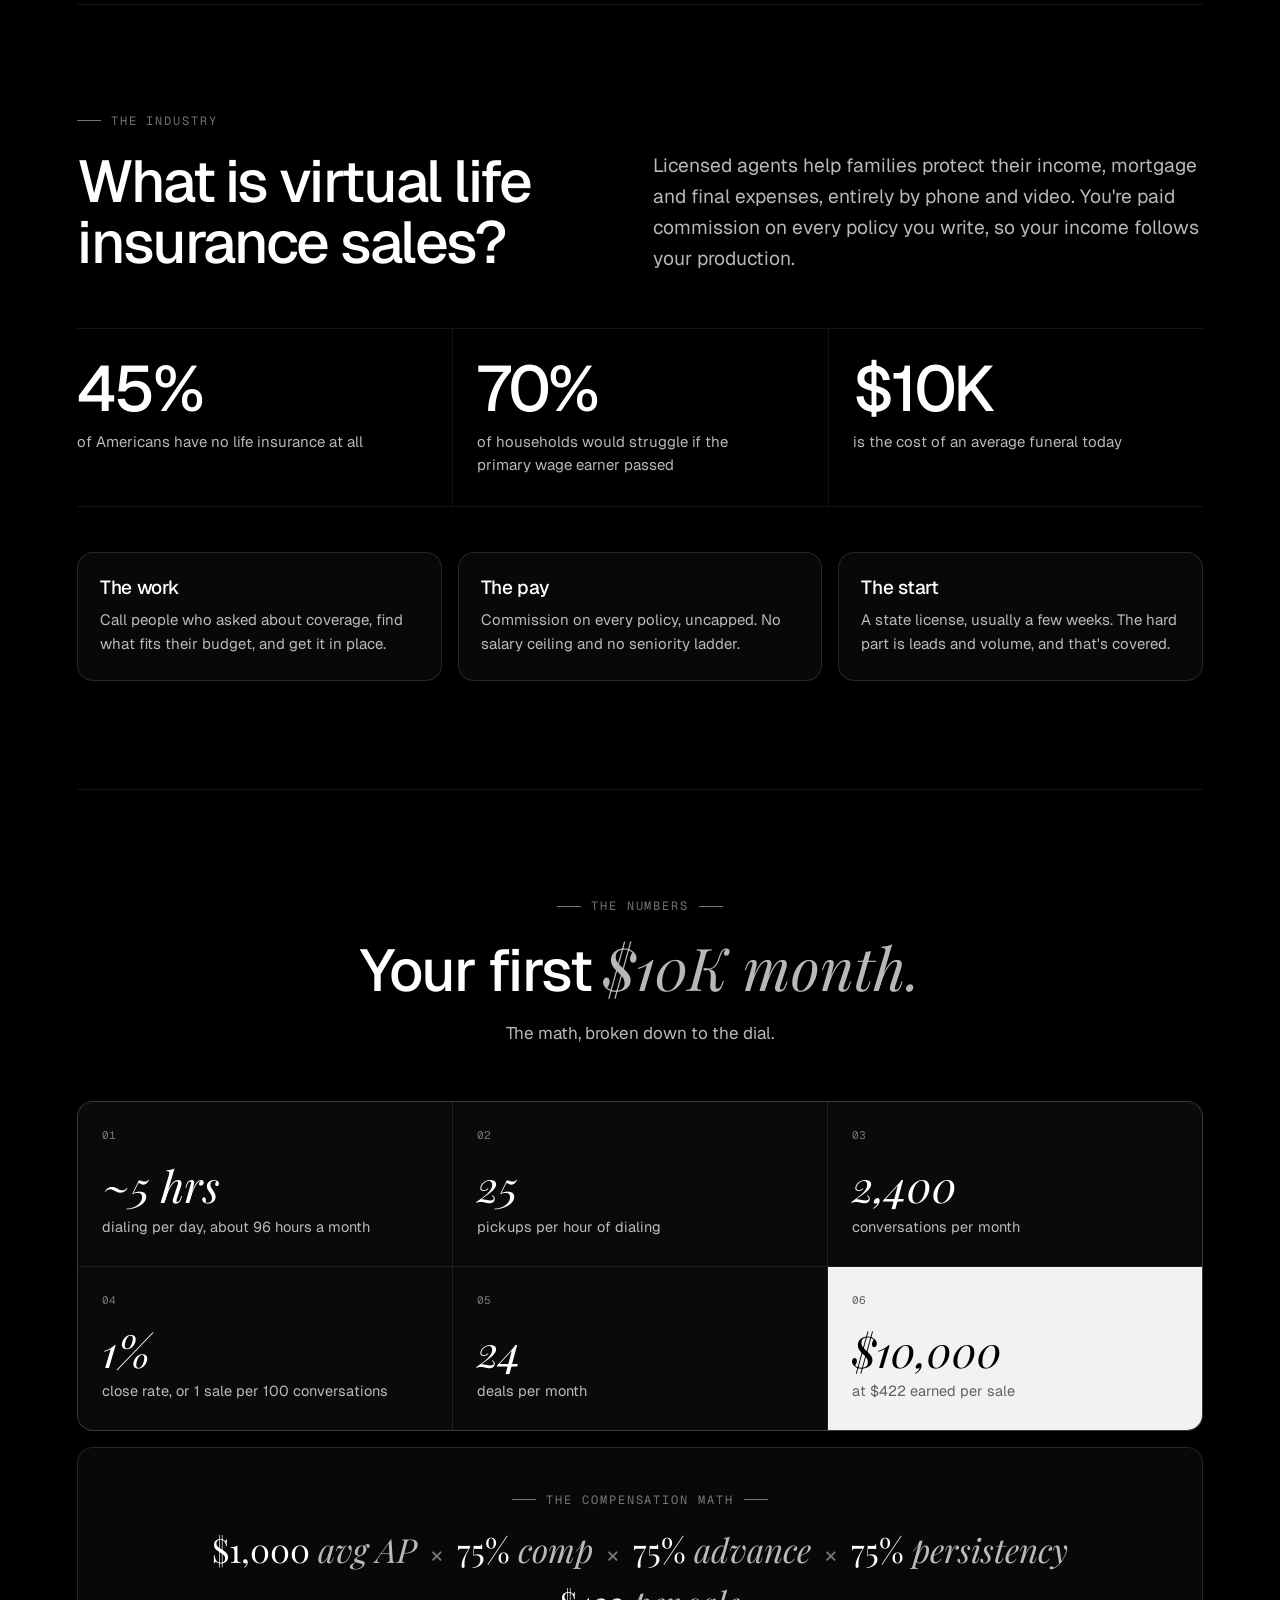
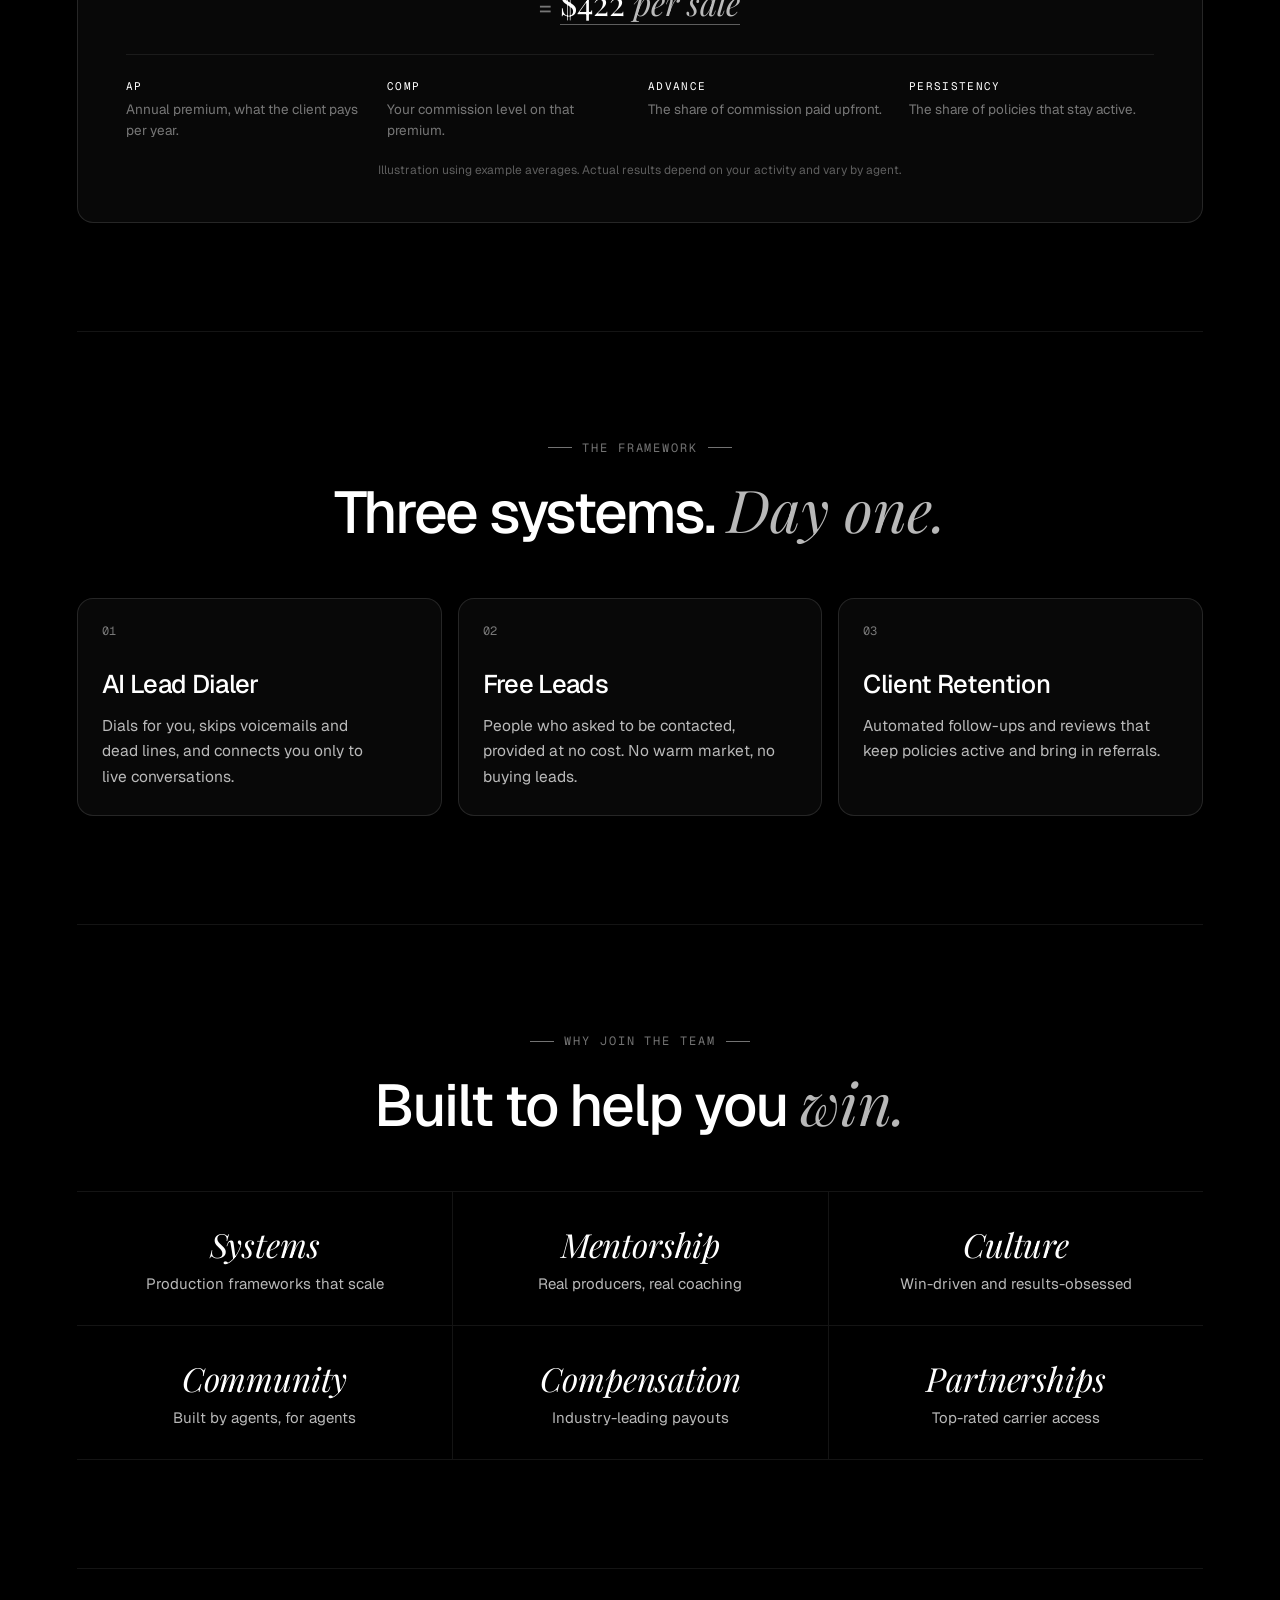
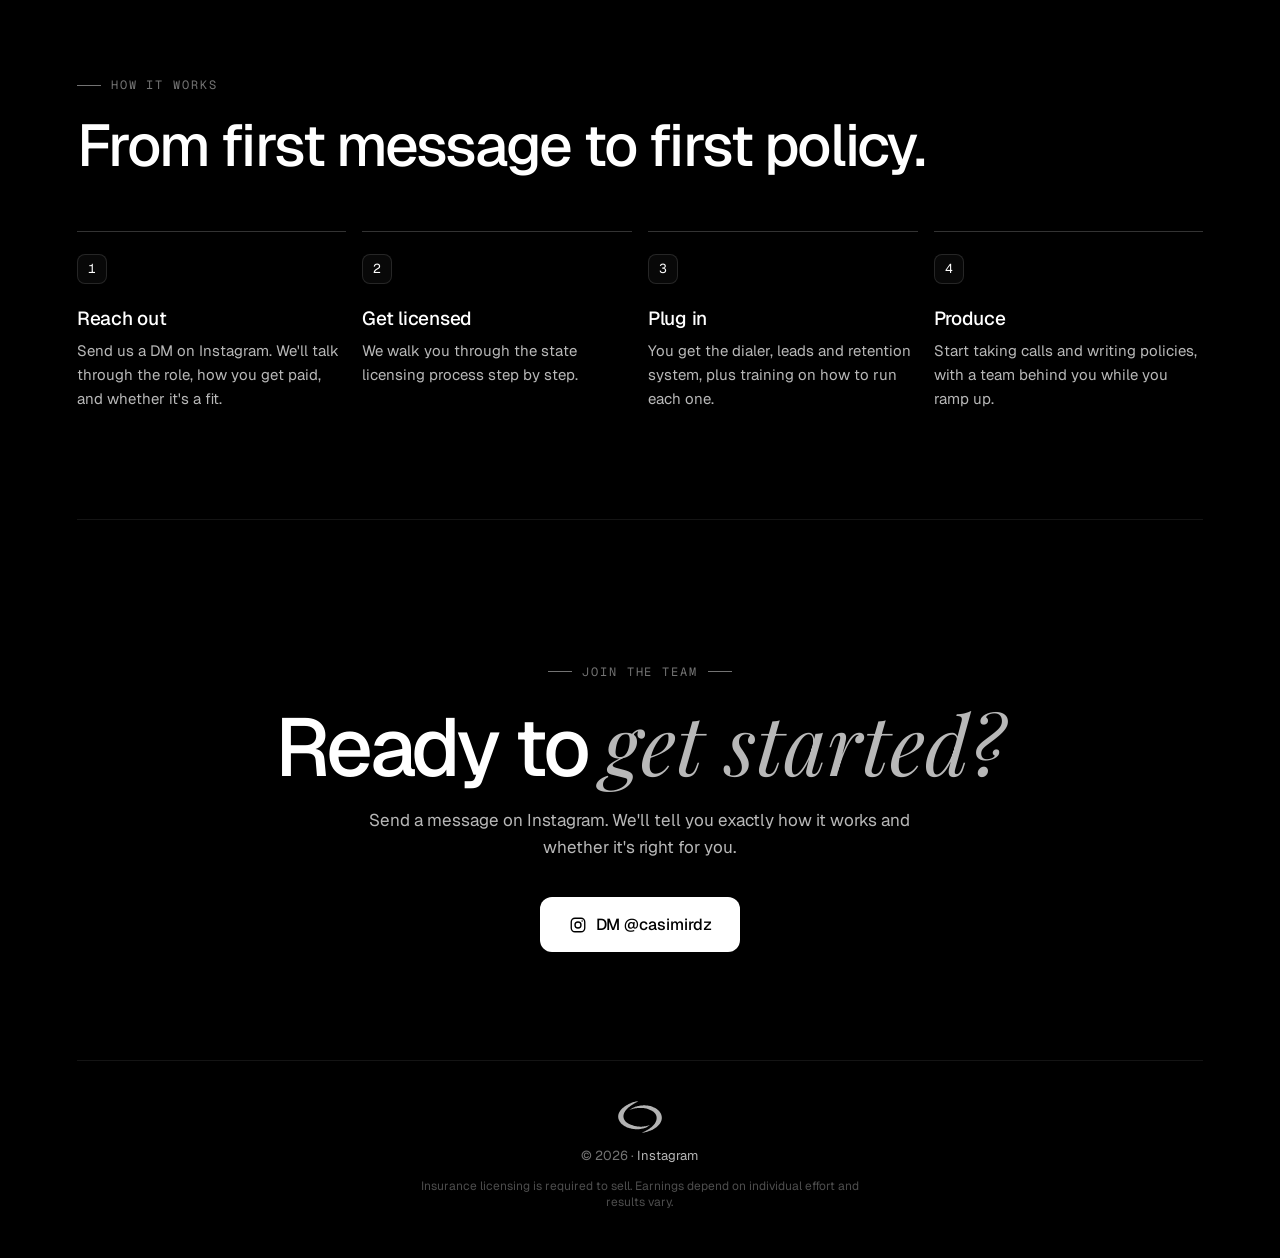
==== commit 1c99352e: "Hero: user's intro wording; set "day one." in the italic serif Restores the + structure of the intro" ====
--- a/index.html
+++ b/index.html
@@ -33,8 +33,8 @@
   <section class="hero">
     <div class="hero-main">
       <p class="hero-kicker reveal">Virtual life insurance <span class="slash">/</span> Remote <span class="slash">/</span> Commission-based</p>
-      <h1 class="hero-title reveal">Unmatched systems for producing day one.</h1>
-      <p class="hero-sub reveal">New agents get a free AI dialer for the first month, unlimited free leads, and retention software from day one, so that first month goes into high-level producing instead of setting up.</p>
+      <h1 class="hero-title reveal">Unmatched systems for producing <span class="serif">day one.</span></h1>
+      <p class="hero-sub reveal">New agents get a free AI dialer for the first month + unlimited free leads + retention software on their first day, so the first month goes into high-level producing instead of setting up.</p>
       <div class="hero-actions reveal">
         <a class="btn btn-primary" href="https://ig.me/m/casimirdz" target="_blank" rel="noopener">
           <svg class="ig" viewBox="0 0 24 24" aria-hidden="true"><rect x="3" y="3" width="18" height="18" rx="5"/><circle cx="12" cy="12" r="4"/><circle cx="17.5" cy="6.5" r="1" class="fill"/></svg>
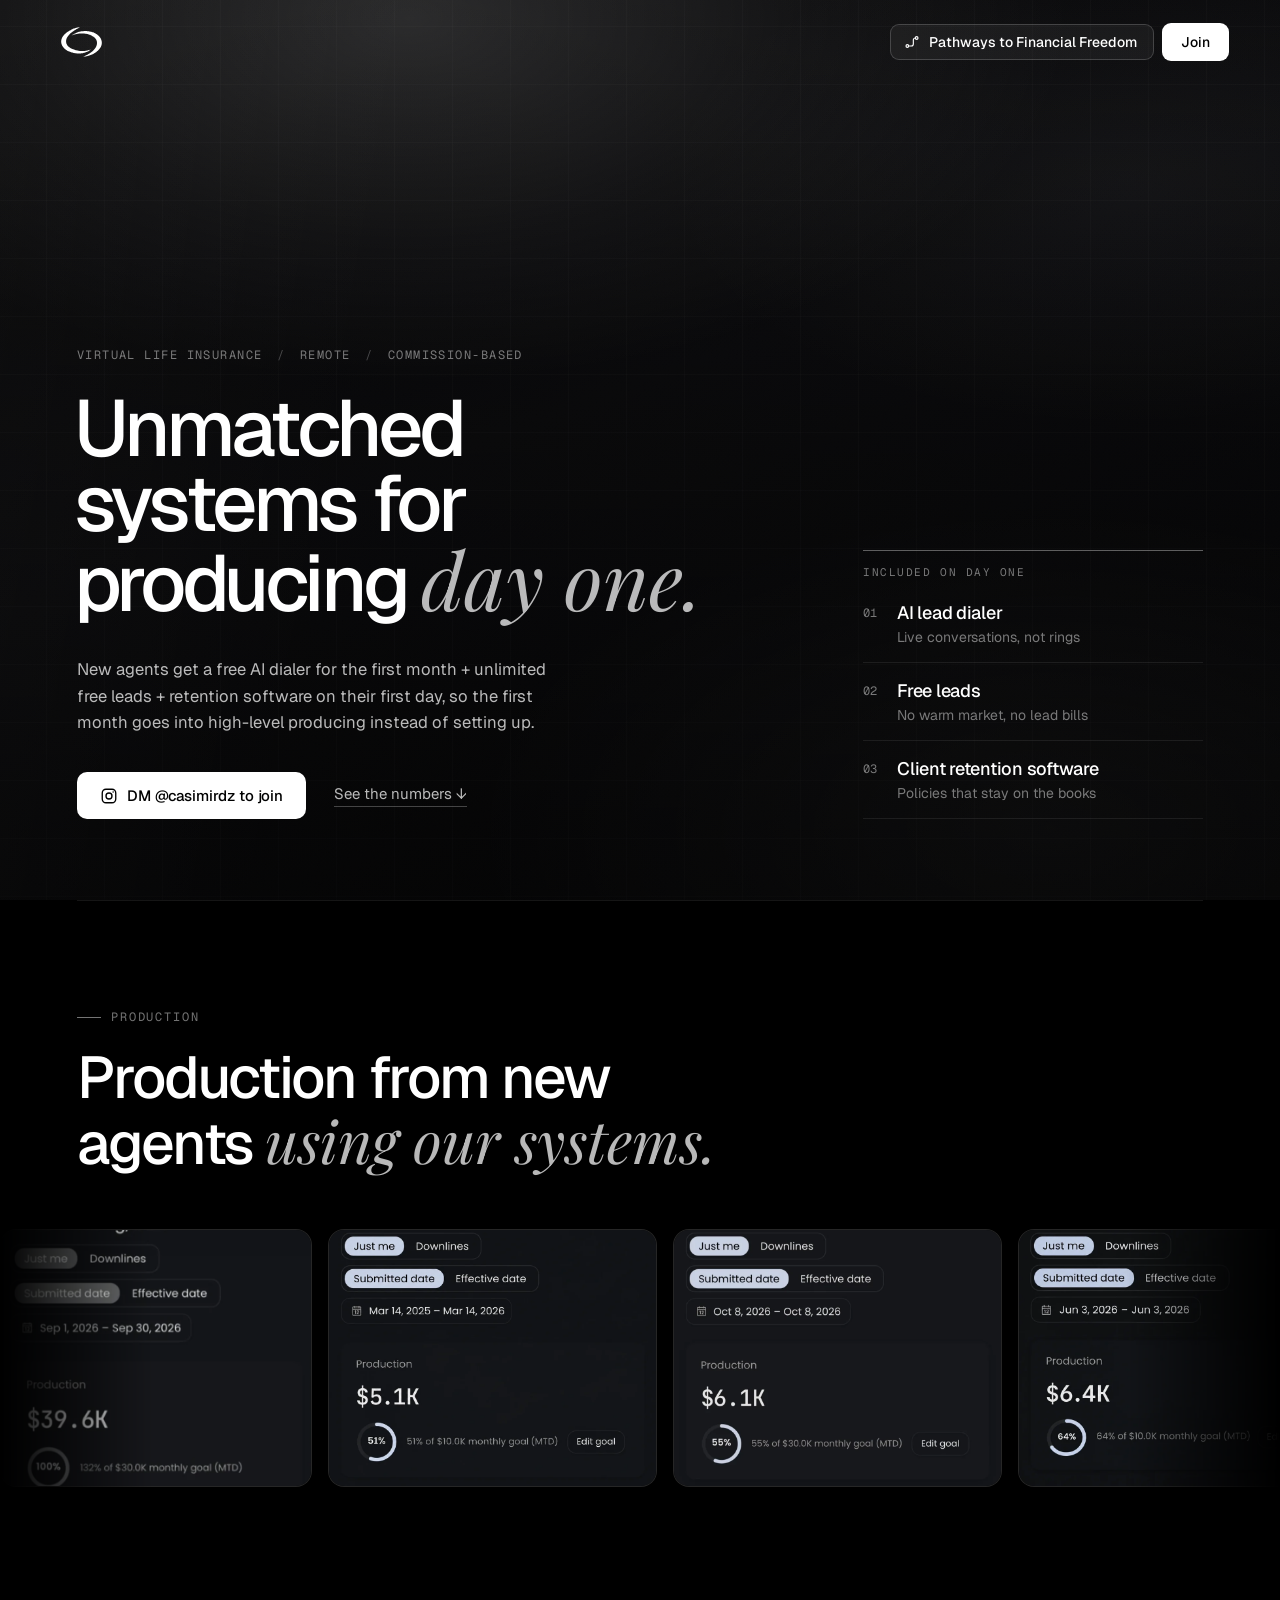
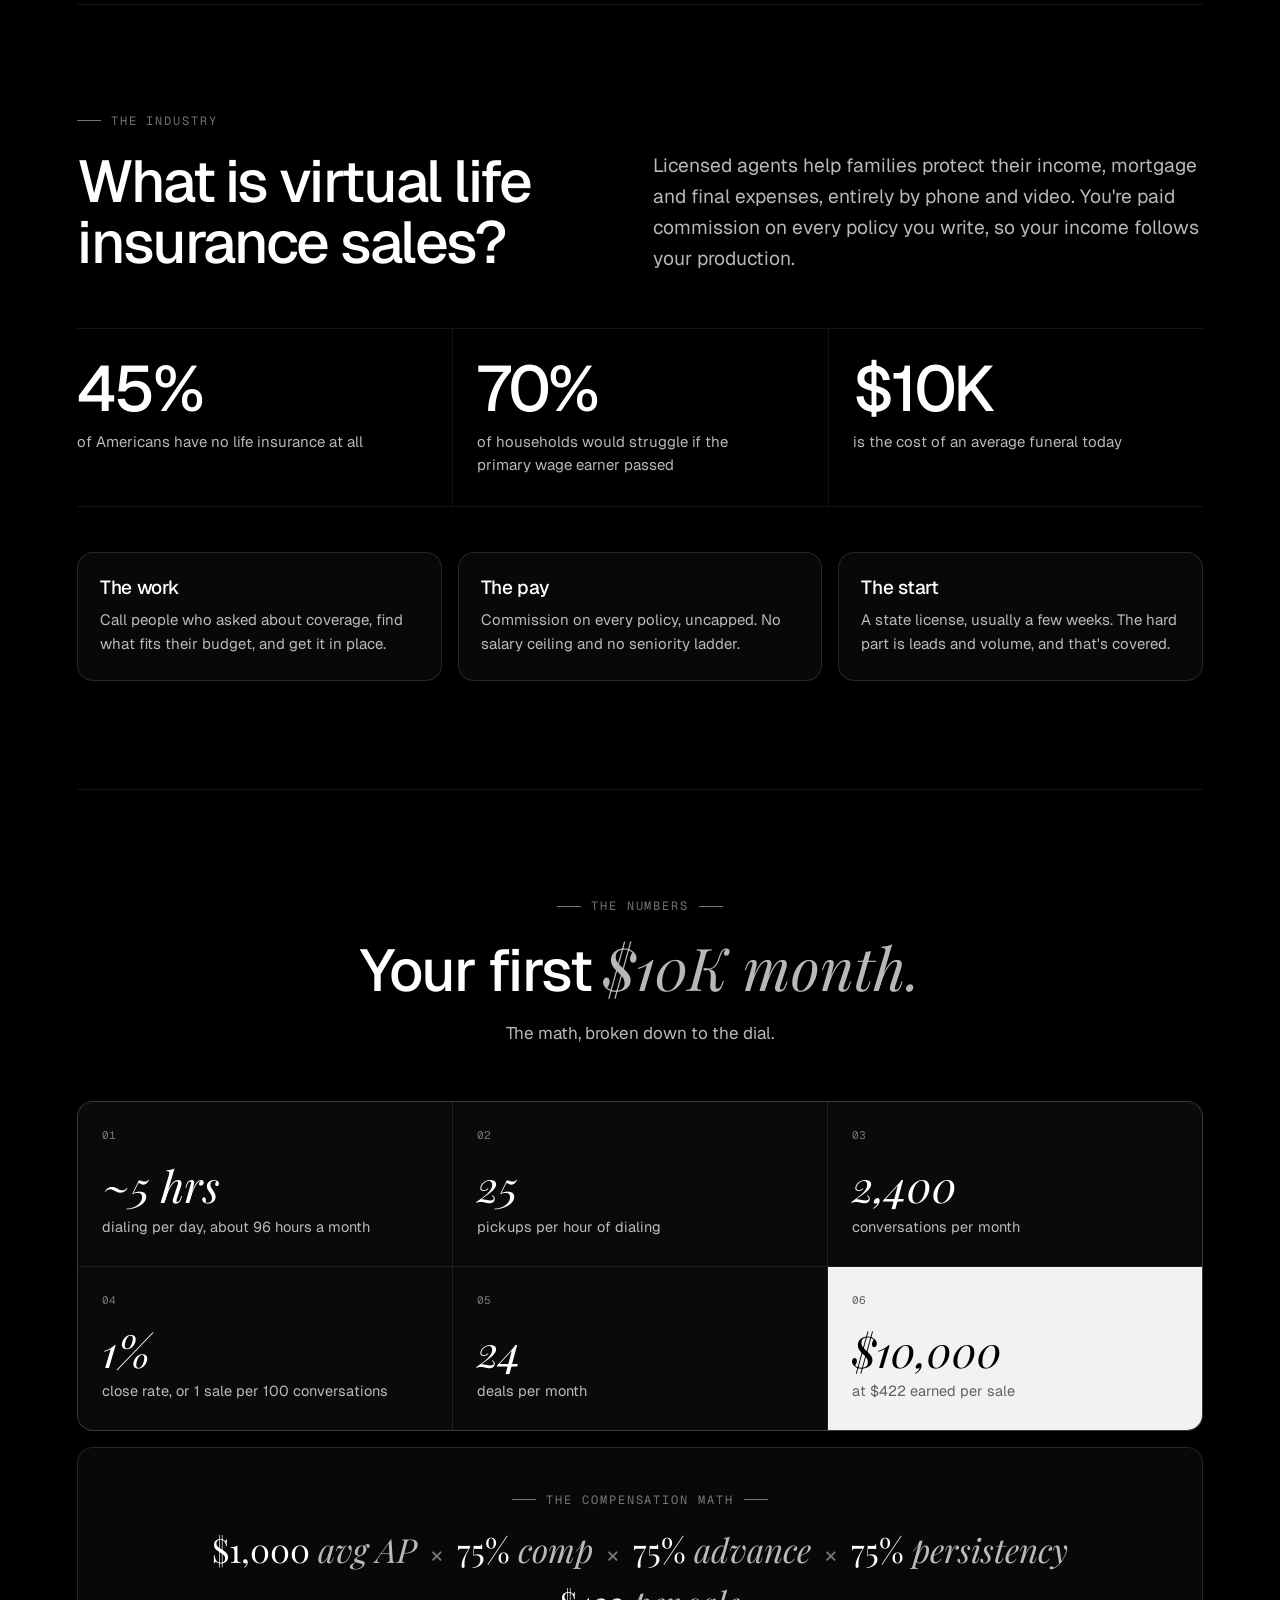
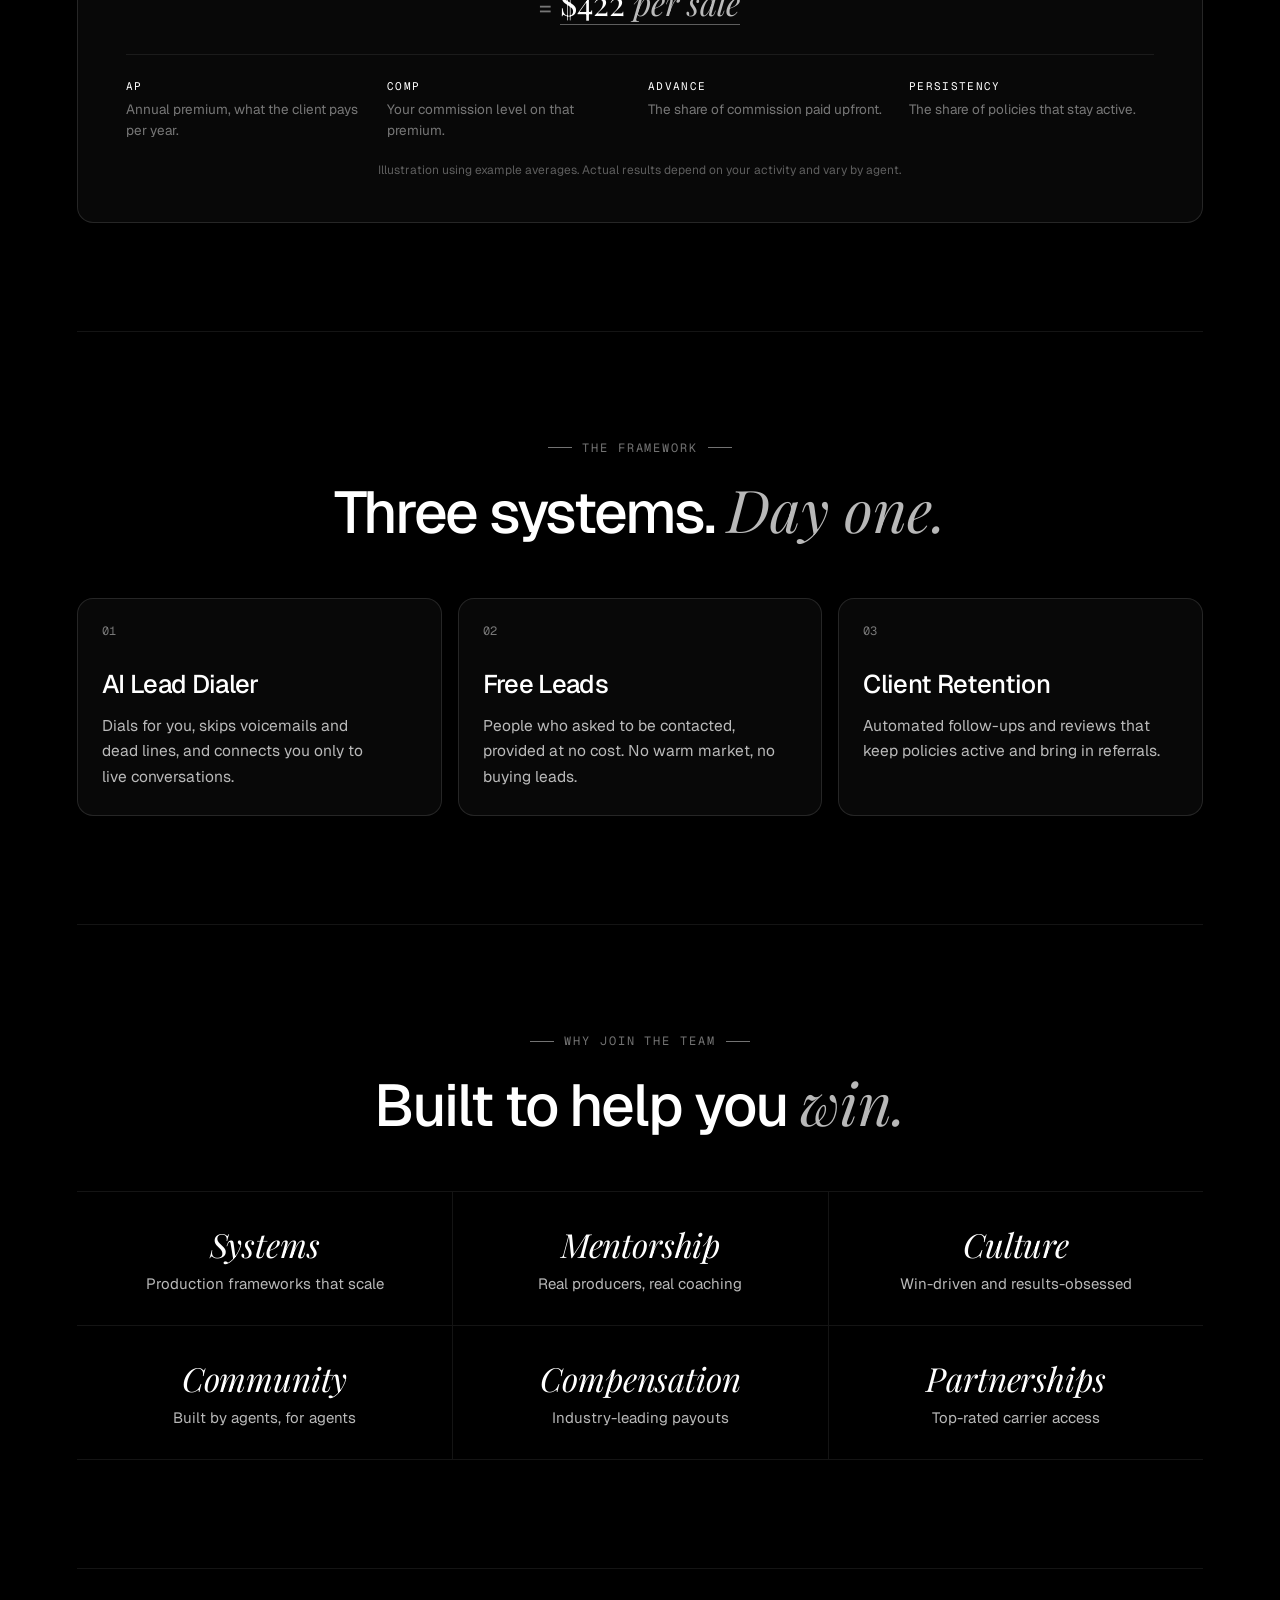
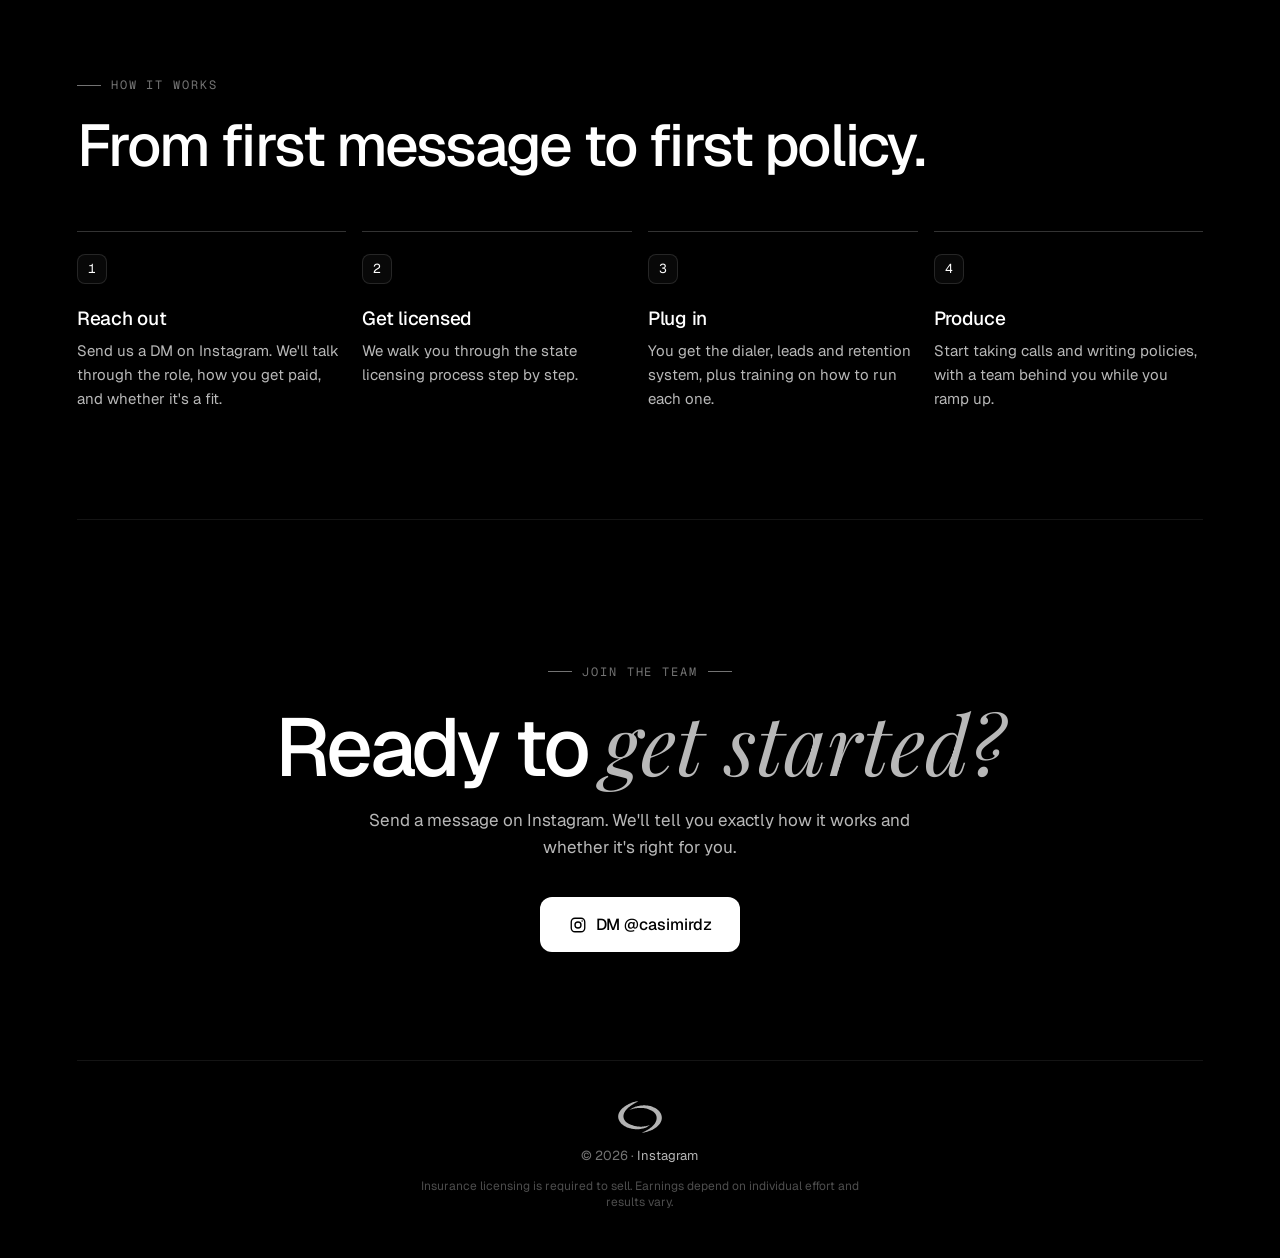
==== commit 3933839c: "Add Pathways to Financial Freedom guide A nav button opens a full-screen guide: pick Captive or Brok" ====
--- a/index.html
+++ b/index.html
@@ -24,8 +24,32 @@
   <a class="nav-logo" href="#top" aria-label="Back to top">
     <img src="brand/casimir-logo-white.svg" alt="" />
   </a>
-  <a class="btn btn-sm btn-primary" href="https://ig.me/m/casimirdz" target="_blank" rel="noopener">Join</a>
+  <div class="nav-actions">
+    <button type="button" class="nav-pathways" data-pathways-open aria-haspopup="dialog" aria-controls="pathways">
+      <svg viewBox="0 0 24 24" aria-hidden="true"><circle cx="5" cy="18" r="2"/><circle cx="19" cy="6" r="2"/><path d="M7 18h4a3 3 0 0 0 3-3V9a3 3 0 0 1 3-3"/></svg>
+      <span class="nav-pathways-long">Pathways to Financial Freedom</span><span class="nav-pathways-short">Pathways</span>
+    </button>
+    <a class="btn btn-sm btn-primary" href="https://ig.me/m/casimirdz" target="_blank" rel="noopener" data-ig>Join</a>
+  </div>
 </header>
+
+<!-- Pathways to Financial Freedom: full-screen guided explainer (content built by pathways.js) -->
+<div class="pw" id="pathways" role="dialog" aria-modal="true" aria-labelledby="pw-heading" hidden>
+  <div class="pw-backdrop" aria-hidden="true"></div>
+  <div class="pw-shell">
+    <header class="pw-top">
+      <div>
+        <p class="pw-top-label" id="pw-heading">Pathways to Financial Freedom</p>
+        <p class="pw-top-path" data-pw-path></p>
+      </div>
+      <button type="button" class="pw-close" aria-label="Close pathways">
+        <svg viewBox="0 0 24 24" aria-hidden="true"><path d="M6 6l12 12M18 6L6 18"/></svg>
+      </button>
+    </header>
+    <nav class="pw-trail" aria-label="Your trail"><ol data-pw-trail></ol></nav>
+    <section class="pw-stage" data-pw-stage aria-live="polite"></section>
+  </div>
+</div>
 
 <main id="top">
 
@@ -36,7 +60,7 @@
       <h1 class="hero-title reveal">Unmatched systems for producing <span class="serif">day one.</span></h1>
       <p class="hero-sub reveal">New agents get a free AI dialer for the first month + unlimited free leads + retention software on their first day, so the first month goes into high-level producing instead of setting up.</p>
       <div class="hero-actions reveal">
-        <a class="btn btn-primary" href="https://ig.me/m/casimirdz" target="_blank" rel="noopener">
+        <a class="btn btn-primary" href="https://ig.me/m/casimirdz" target="_blank" rel="noopener" data-ig>
           <svg class="ig" viewBox="0 0 24 24" aria-hidden="true"><rect x="3" y="3" width="18" height="18" rx="5"/><circle cx="12" cy="12" r="4"/><circle cx="17.5" cy="6.5" r="1" class="fill"/></svg>
           DM @casimirdz to join
         </a>
@@ -225,7 +249,7 @@
     <div class="eyebrow eyebrow-center reveal"><span class="eyebrow-line"></span>Join the team<span class="eyebrow-line"></span></div>
     <h2 class="cta-title reveal">Ready to <span class="serif">get started?</span></h2>
     <p class="section-sub center-text reveal">Send a message on Instagram. We'll tell you exactly how it works and whether it's right for you.</p>
-    <a class="btn btn-primary btn-lg reveal" href="https://ig.me/m/casimirdz" target="_blank" rel="noopener">
+    <a class="btn btn-primary btn-lg reveal" href="https://ig.me/m/casimirdz" target="_blank" rel="noopener" data-ig>
       <svg class="ig" viewBox="0 0 24 24" aria-hidden="true"><rect x="3" y="3" width="18" height="18" rx="5"/><circle cx="12" cy="12" r="4"/><circle cx="17.5" cy="6.5" r="1" class="fill"/></svg>
       DM @casimirdz
     </a>
@@ -235,10 +259,11 @@
 
 <footer class="footer">
   <img src="brand/casimir-logo-white.svg" alt="" />
-  <p class="footer-meta">© <span id="year">2026</span> · <a href="https://instagram.com/casimirdz" target="_blank" rel="noopener">Instagram</a></p>
+  <p class="footer-meta">© <span id="year">2026</span> · <a href="https://instagram.com/casimirdz" target="_blank" rel="noopener" data-ig>Instagram</a></p>
   <p class="footer-note">Insurance licensing is required to sell. Earnings depend on individual effort and results vary.</p>
 </footer>
 
 <script src="main.js" defer></script>
+<script src="pathways.js" defer></script>
 </body>
 </html>
--- a/style.css
+++ b/style.css
@@ -696,3 +696,372 @@
   .marquee { overflow-x: auto; }
 }
 
+
+/* ---------- Nav: pathways button ---------- */
+.nav-actions { display: flex; align-items: center; gap: 8px; }
+
+.nav-pathways {
+  display: inline-flex;
+  align-items: center;
+  gap: 9px;
+  font: 500 14px/1 var(--sans);
+  color: var(--white);
+  padding: 9px 16px 9px 13px;
+  border-radius: 9px;
+  border: 1px solid rgba(255, 255, 255, 0.18);
+  background: rgba(255, 255, 255, 0.05);
+  cursor: pointer;
+  transition: background 0.2s ease, border-color 0.2s ease;
+}
+
+.nav-pathways:hover { background: rgba(255, 255, 255, 0.1); border-color: rgba(255, 255, 255, 0.35); }
+.nav-pathways:focus-visible { outline: 2px solid var(--white); outline-offset: 3px; }
+.nav-pathways svg { width: 16px; height: 16px; fill: none; stroke: currentColor; stroke-width: 1.7; stroke-linecap: round; }
+.nav-pathways-short { display: none; }
+
+/* ---------- Pathways overlay ---------- */
+html.pw-open { overflow: hidden; }
+
+.pw {
+  position: fixed;
+  inset: 0;
+  z-index: 50;
+  display: flex;
+  align-items: center;
+  justify-content: center;
+  padding: clamp(0px, 2vw, 24px);
+  opacity: 0;
+  transition: opacity 0.25s ease;
+}
+
+.pw[hidden] { display: none; }
+.pw.is-open { opacity: 1; }
+
+.pw-backdrop {
+  position: absolute;
+  inset: 0;
+  background: rgba(3, 3, 4, 0.82);
+  backdrop-filter: blur(14px);
+  -webkit-backdrop-filter: blur(14px);
+}
+
+.pw-shell {
+  position: relative;
+  width: min(1180px, 100%);
+  height: min(820px, 100%);
+  display: grid;
+  grid-template-columns: 270px minmax(0, 1fr);
+  grid-template-rows: auto minmax(0, 1fr);
+  border: 1px solid var(--border);
+  border-radius: 20px;
+  overflow: hidden;
+  background:
+    radial-gradient(ellipse 60% 50% at 70% 0%, rgba(255, 255, 255, 0.07) 0%, rgba(0, 0, 0, 0) 70%),
+    #0a0a0c;
+  box-shadow: 0 40px 120px rgba(0, 0, 0, 0.6);
+  transform: translateY(16px) scale(0.985);
+  transition: transform 0.35s var(--ease);
+}
+
+.pw.is-open .pw-shell { transform: none; }
+
+.pw-top {
+  grid-column: 1 / -1;
+  display: flex;
+  justify-content: space-between;
+  align-items: center;
+  gap: 16px;
+  padding: 16px 18px 16px 24px;
+  border-bottom: 1px solid var(--line);
+}
+
+.pw-top-label {
+  font-family: var(--mono);
+  font-size: 11px;
+  letter-spacing: 0.16em;
+  text-transform: uppercase;
+  color: var(--white-faint);
+}
+
+.pw-top-path { font-size: 15px; font-weight: 500; margin-top: 4px; }
+
+.pw-close {
+  width: 40px;
+  height: 40px;
+  display: inline-flex;
+  align-items: center;
+  justify-content: center;
+  border-radius: 10px;
+  border: 1px solid var(--border);
+  background: var(--card);
+  color: var(--white);
+  cursor: pointer;
+}
+
+.pw-close:hover { background: rgba(255, 255, 255, 0.08); }
+.pw-close svg { width: 18px; height: 18px; fill: none; stroke: currentColor; stroke-width: 1.8; stroke-linecap: round; }
+
+/* Trail */
+.pw-trail {
+  border-right: 1px solid var(--line);
+  padding: 22px 14px 22px 18px;
+  overflow-y: auto;
+}
+
+.pw-trail ol { list-style: none; position: relative; }
+
+.pw-trail ol::before {
+  content: '';
+  position: absolute;
+  left: 11px;
+  top: 14px;
+  bottom: 14px;
+  width: 1px;
+  background: rgba(255, 255, 255, 0.12);
+}
+
+.pw-node {
+  position: relative;
+  width: 100%;
+  display: flex;
+  align-items: center;
+  gap: 14px;
+  padding: 10px 10px 10px 4px;
+  border: 0;
+  border-radius: 10px;
+  background: none;
+  color: var(--white-soft);
+  font: 400 14px/1.35 var(--sans);
+  text-align: left;
+  cursor: pointer;
+  transition: background 0.2s ease, color 0.2s ease;
+}
+
+.pw-node:hover:not(:disabled) { background: rgba(255, 255, 255, 0.05); color: var(--white); }
+.pw-node:disabled { cursor: default; color: rgba(255, 255, 255, 0.28); }
+.pw-node:focus-visible { outline: 2px solid var(--white); outline-offset: 1px; }
+
+.pw-dot {
+  position: relative;
+  z-index: 1;
+  flex-shrink: 0;
+  width: 15px;
+  height: 15px;
+  border-radius: 50%;
+  border: 1px solid rgba(255, 255, 255, 0.3);
+  background: #0a0a0c;
+}
+
+.pw-node.is-done .pw-dot {
+  background: var(--white);
+  border-color: var(--white);
+  background-image: url("data:image/svg+xml,%3Csvg xmlns='http://www.w3.org/2000/svg' viewBox='0 0 16 16' fill='none' stroke='black' stroke-width='2.2'%3E%3Cpath d='M4 8.5l2.5 2.5L12 5.5'/%3E%3C/svg%3E");
+  background-size: 11px;
+  background-position: center;
+  background-repeat: no-repeat;
+}
+
+.pw-node.is-current { color: var(--white); background: rgba(255, 255, 255, 0.06); }
+.pw-node.is-current .pw-dot { border-color: var(--white); box-shadow: 0 0 0 4px rgba(255, 255, 255, 0.12); }
+.pw-node.is-current:not(.is-done) .pw-dot::after { content: ''; position: absolute; inset: 3px; border-radius: 50%; background: var(--white); }
+.pw-node.is-calc .pw-node-label { font-weight: 500; }
+
+/* Stage */
+.pw-stage {
+  overflow-y: auto;
+  padding: clamp(28px, 4vw, 52px) clamp(22px, 5vw, 64px) 40px;
+  opacity: 0;
+  transform: translateY(10px);
+}
+
+.pw-stage.is-in { opacity: 1; transform: none; transition: opacity 0.4s var(--ease), transform 0.4s var(--ease); }
+
+.pw-kicker {
+  font-family: var(--mono);
+  font-size: 11.5px;
+  letter-spacing: 0.12em;
+  text-transform: uppercase;
+  color: var(--white-faint);
+  margin-bottom: 16px;
+}
+
+.pw-sep { color: rgba(255, 255, 255, 0.22); margin: 0 6px; }
+
+.pw-title {
+  font-weight: 500;
+  font-size: clamp(30px, 3.6vw, 48px);
+  line-height: 1.04;
+  letter-spacing: -0.035em;
+  max-width: 20ch;
+  margin-bottom: 18px;
+}
+
+.pw-subtitle { font-weight: 500; font-size: 22px; letter-spacing: -0.02em; margin: 44px 0 16px; }
+
+.pw-lede { font-size: clamp(17px, 1.5vw, 19px); line-height: 1.55; color: var(--white); max-width: 58ch; margin-bottom: 16px; }
+
+.pw-body p { font-size: 16px; line-height: 1.7; color: var(--white-soft); max-width: 62ch; margin-bottom: 16px; }
+.pw-body p.pw-lede { color: var(--white); font-size: clamp(17px, 1.5vw, 19px); line-height: 1.55; }
+.pw-body strong { color: var(--white); font-weight: 500; }
+.pw-note { font-size: 14px !important; color: var(--white-faint) !important; }
+
+.pw-points {
+  display: grid;
+  grid-template-columns: repeat(auto-fit, minmax(170px, 1fr));
+  gap: 1px;
+  margin: 24px 0;
+  border: 1px solid var(--border);
+  border-radius: 14px;
+  overflow: hidden;
+  background: var(--border);
+  max-width: 680px;
+}
+
+.pw-points div { display: flex; flex-direction: column; gap: 6px; padding: 16px 18px; background: #0d0d10; }
+.pw-points span, .pw-ladder span { font-family: var(--mono); font-size: 11px; letter-spacing: 0.1em; text-transform: uppercase; color: var(--white-faint); }
+.pw-points b { font-weight: 500; font-size: 16px; }
+
+.pw-split { max-width: 480px; margin: 24px 0; border-top: 1px solid var(--line); }
+.pw-split-row { display: flex; justify-content: space-between; gap: 16px; padding: 13px 0; border-bottom: 1px solid var(--line); font-size: 15.5px; color: var(--white-soft); }
+.pw-split-row b { font-weight: 500; color: var(--white); font-variant-numeric: tabular-nums; }
+.pw-split-row.is-strong { color: var(--white); }
+.pw-split-row.is-total { color: var(--white); font-weight: 500; border-bottom-color: rgba(255, 255, 255, 0.35); }
+.pw-split-row.is-total b { font-family: var(--serif); font-style: italic; font-weight: 400; font-size: 24px; }
+
+.pw-table { width: 100%; max-width: 520px; border-collapse: collapse; margin: 22px 0; font-size: 15px; font-variant-numeric: tabular-nums; }
+.pw-table th { text-align: left; font: 400 11px var(--mono); letter-spacing: 0.1em; text-transform: uppercase; color: var(--white-faint); padding: 0 0 10px; }
+.pw-table td { padding: 11px 0; border-top: 1px solid var(--line); color: var(--white-soft); }
+.pw-table td:last-child, .pw-table th:last-child { text-align: right; color: var(--white); }
+
+.pw-ladder { display: grid; gap: 1px; max-width: 520px; margin: 24px 0; border: 1px solid var(--border); border-radius: 14px; overflow: hidden; background: var(--border); }
+.pw-ladder div { display: flex; justify-content: space-between; align-items: center; padding: 14px 18px; background: #0d0d10; }
+.pw-ladder div:nth-child(2) { background: #111115; }
+.pw-ladder div:nth-child(3) { background: #15151a; }
+.pw-ladder div:nth-child(4) { background: #1a1a20; }
+.pw-ladder b { font-family: var(--serif); font-style: italic; font-weight: 400; font-size: 22px; }
+
+.pw-proscons { display: grid; grid-template-columns: 1fr 1fr; gap: 16px; margin-top: 8px; }
+.pw-proscons > div { padding: 22px; border: 1px solid var(--border); border-radius: 14px; background: var(--card); }
+.pw-proscons h4 { font: 400 11px var(--mono); letter-spacing: 0.14em; text-transform: uppercase; color: var(--white-faint); margin-bottom: 14px; }
+.pw-proscons ul { list-style: none; display: grid; gap: 10px; }
+.pw-proscons li { position: relative; padding-left: 18px; font-size: 15px; line-height: 1.5; color: var(--white-soft); }
+.pw-proscons li::before { content: ''; position: absolute; left: 0; top: 9px; width: 8px; height: 1px; background: var(--white); }
+.pw-proscons > div:last-child li::before { background: rgba(255, 255, 255, 0.4); }
+
+.pw-actions { display: flex; justify-content: space-between; align-items: center; gap: 16px; margin-top: 36px; padding-top: 24px; border-top: 1px solid var(--line); }
+.pw-actions-end { flex-wrap: wrap; }
+
+.pw-back {
+  border: 0;
+  background: none;
+  color: var(--white-soft);
+  font: 400 15px var(--sans);
+  cursor: pointer;
+  padding: 8px 0;
+  border-bottom: 1px solid rgba(255, 255, 255, 0.2);
+}
+
+.pw-back:hover { color: var(--white); border-color: var(--white); }
+
+/* Choose screen */
+.pw-choices { display: grid; grid-template-columns: 1fr 1fr; gap: 16px; margin-top: 30px; }
+
+.pw-choice {
+  display: flex;
+  flex-direction: column;
+  align-items: flex-start;
+  gap: 10px;
+  padding: 26px 24px 24px;
+  text-align: left;
+  border: 1px solid var(--border);
+  border-radius: 16px;
+  background: var(--card);
+  color: var(--white);
+  font-family: var(--sans);
+  cursor: pointer;
+  transition: transform 0.3s var(--ease), border-color 0.3s ease, background 0.3s ease;
+}
+
+.pw-choice:hover { transform: translateY(-4px); border-color: rgba(255, 255, 255, 0.35); background: rgba(255, 255, 255, 0.05); }
+.pw-choice:focus-visible { outline: 2px solid var(--white); outline-offset: 3px; }
+.pw-choice-num { font-family: var(--mono); font-size: 12px; color: var(--white-faint); margin-bottom: 14px; }
+.pw-choice-name { font-size: clamp(24px, 2.4vw, 30px); font-weight: 500; letter-spacing: -0.03em; }
+.pw-choice-tag { font-size: 15px; line-height: 1.5; color: var(--white-soft); }
+.pw-choice-pay { display: flex; flex-direction: column; gap: 4px; width: 100%; margin-top: 14px; padding-top: 16px; border-top: 1px solid var(--line); }
+.pw-choice-pay span { font-family: var(--mono); font-size: 11px; letter-spacing: 0.08em; text-transform: uppercase; color: var(--white-faint); }
+.pw-choice-pay b { font-family: var(--serif); font-style: italic; font-weight: 400; font-size: 34px; }
+.pw-choice-go { margin-top: 8px; font-size: 14.5px; color: var(--white-soft); }
+.pw-choice:hover .pw-choice-go { color: var(--white); }
+
+/* Calculator */
+.calc { display: grid; grid-template-columns: minmax(0, 0.9fr) minmax(0, 1.4fr); gap: 20px; margin-top: 28px; align-items: start; }
+.calc-inputs { display: grid; gap: 22px; padding: 22px; border: 1px solid var(--border); border-radius: 16px; background: var(--card); }
+.calc-field { display: grid; gap: 10px; }
+.calc-label { display: flex; justify-content: space-between; gap: 12px; font-size: 14px; color: var(--white-soft); }
+.calc-label b { font-weight: 500; color: var(--white); font-variant-numeric: tabular-nums; }
+
+.calc input[type="range"] { -webkit-appearance: none; appearance: none; width: 100%; height: 4px; border-radius: 4px; background: rgba(255, 255, 255, 0.15); outline: none; }
+.calc input[type="range"]::-webkit-slider-thumb { -webkit-appearance: none; width: 20px; height: 20px; border-radius: 50%; background: var(--white); border: 0; cursor: pointer; box-shadow: 0 0 0 4px rgba(255, 255, 255, 0.12); }
+.calc input[type="range"]::-moz-range-thumb { width: 20px; height: 20px; border-radius: 50%; background: var(--white); border: 0; cursor: pointer; }
+.calc input[type="range"]:focus-visible { outline: 2px solid var(--white); outline-offset: 6px; }
+
+.calc-presets { display: flex; flex-wrap: wrap; gap: 6px; margin-top: -8px; }
+.calc-presets button { font: 400 12.5px var(--mono); color: var(--white-soft); padding: 6px 10px; border-radius: 8px; border: 1px solid var(--border); background: none; cursor: pointer; }
+.calc-presets button:hover { color: var(--white); border-color: rgba(255, 255, 255, 0.35); }
+
+.calc-more summary { font-size: 14px; color: var(--white-soft); cursor: pointer; }
+.calc-more[open] summary { margin-bottom: 18px; }
+.calc-grid { display: grid; gap: 18px; margin-bottom: 14px; }
+
+.calc-results { display: grid; grid-template-columns: 1fr 1fr; gap: 12px; }
+.calc-card { padding: 22px; border: 1px solid var(--border); border-radius: 16px; background: var(--card); transition: border-color 0.3s ease, background 0.3s ease; }
+.calc-card.is-lead { border-color: rgba(255, 255, 255, 0.45); background: rgba(255, 255, 255, 0.05); }
+.calc-card-name { font: 400 11px var(--mono); letter-spacing: 0.14em; text-transform: uppercase; color: var(--white-faint); }
+.calc-total { font-family: var(--serif); font-style: italic; font-size: clamp(34px, 3.4vw, 46px); line-height: 1.1; margin-top: 12px; font-variant-numeric: tabular-nums; }
+.calc-year { font-size: 13.5px; color: var(--white-faint); margin-top: 4px; }
+.calc-year span { color: var(--white-soft); }
+.calc-bar { display: flex; height: 6px; margin: 18px 0; border-radius: 6px; background: rgba(255, 255, 255, 0.07); overflow: hidden; }
+.calc-bar span { display: block; height: 100%; transition: width 0.35s var(--ease); }
+.b-now { background: var(--white); }
+.b-later { background: rgba(255, 255, 255, 0.35); }
+.calc-lines { display: grid; }
+.calc-lines div { display: flex; justify-content: space-between; gap: 10px; padding: 9px 0; border-top: 1px solid var(--line); font-size: 14px; color: var(--white-soft); }
+.calc-lines dd { color: var(--white); font-variant-numeric: tabular-nums; }
+.calc-lines .is-strong { color: var(--white); }
+.calc-diff { grid-column: 1 / -1; font-size: 15px; line-height: 1.5; color: var(--white-soft); padding: 16px 18px; border-radius: 12px; border: 1px dashed rgba(255, 255, 255, 0.2); }
+.calc-diff b { color: var(--white); font-weight: 500; }
+
+.pw-compare { border: 1px solid var(--border); border-radius: 16px; overflow: hidden; }
+.pw-compare-head, .pw-compare-row { display: grid; grid-template-columns: 0.8fr 1fr 1fr; gap: 16px; padding: 13px 20px; }
+.pw-compare-head { font: 400 11px var(--mono); letter-spacing: 0.14em; text-transform: uppercase; color: var(--white-faint); background: var(--card); }
+.pw-compare-row { border-top: 1px solid var(--line); font-size: 14.5px; color: var(--white-soft); }
+.pw-compare-row span:first-child { color: var(--white); font-weight: 500; }
+
+.pw-disclaimer { margin-top: 22px; font-size: 12.5px; line-height: 1.6; color: rgba(255, 255, 255, 0.38); max-width: 80ch; }
+
+/* Pathways responsive */
+@media (max-width: 960px) {
+  .nav-pathways-long { display: none; }
+  .nav-pathways-short { display: inline; }
+  .pw { padding: 0; }
+  .pw-shell { height: 100%; border-radius: 0; border: 0; grid-template-columns: 1fr; grid-template-rows: auto auto minmax(0, 1fr); }
+  .pw-trail { border-right: 0; border-bottom: 1px solid var(--line); padding: 10px 14px; overflow-x: auto; overflow-y: hidden; scrollbar-width: none; }
+  .pw-trail::-webkit-scrollbar { display: none; }
+  .pw-trail ol { display: flex; gap: 4px; width: max-content; }
+  .pw-trail ol::before { left: 14px; right: 14px; top: 18px; bottom: auto; width: auto; height: 1px; }
+  .pw-node { width: auto; flex-direction: column; align-items: flex-start; gap: 8px; padding: 8px 10px 8px 6px; max-width: 150px; font-size: 12.5px; }
+  .pw-node-label { white-space: normal; }
+  .calc, .calc-results { grid-template-columns: 1fr; }
+}
+
+@media (max-width: 640px) {
+  .pw-choices, .pw-proscons, .pw-points { grid-template-columns: 1fr; }
+  .pw-compare-head, .pw-compare-row { grid-template-columns: 0.8fr 1fr 1fr; gap: 10px; padding: 12px 14px; font-size: 13px; }
+  .pw-actions { flex-wrap: wrap; }
+  .pw-actions .btn { flex: 1 1 100%; }
+  .nav-pathways { padding: 9px 12px; }
+}
+
+@media (prefers-reduced-motion: reduce) {
+  .pw, .pw-shell, .pw-stage.is-in { transition: none; }
+}
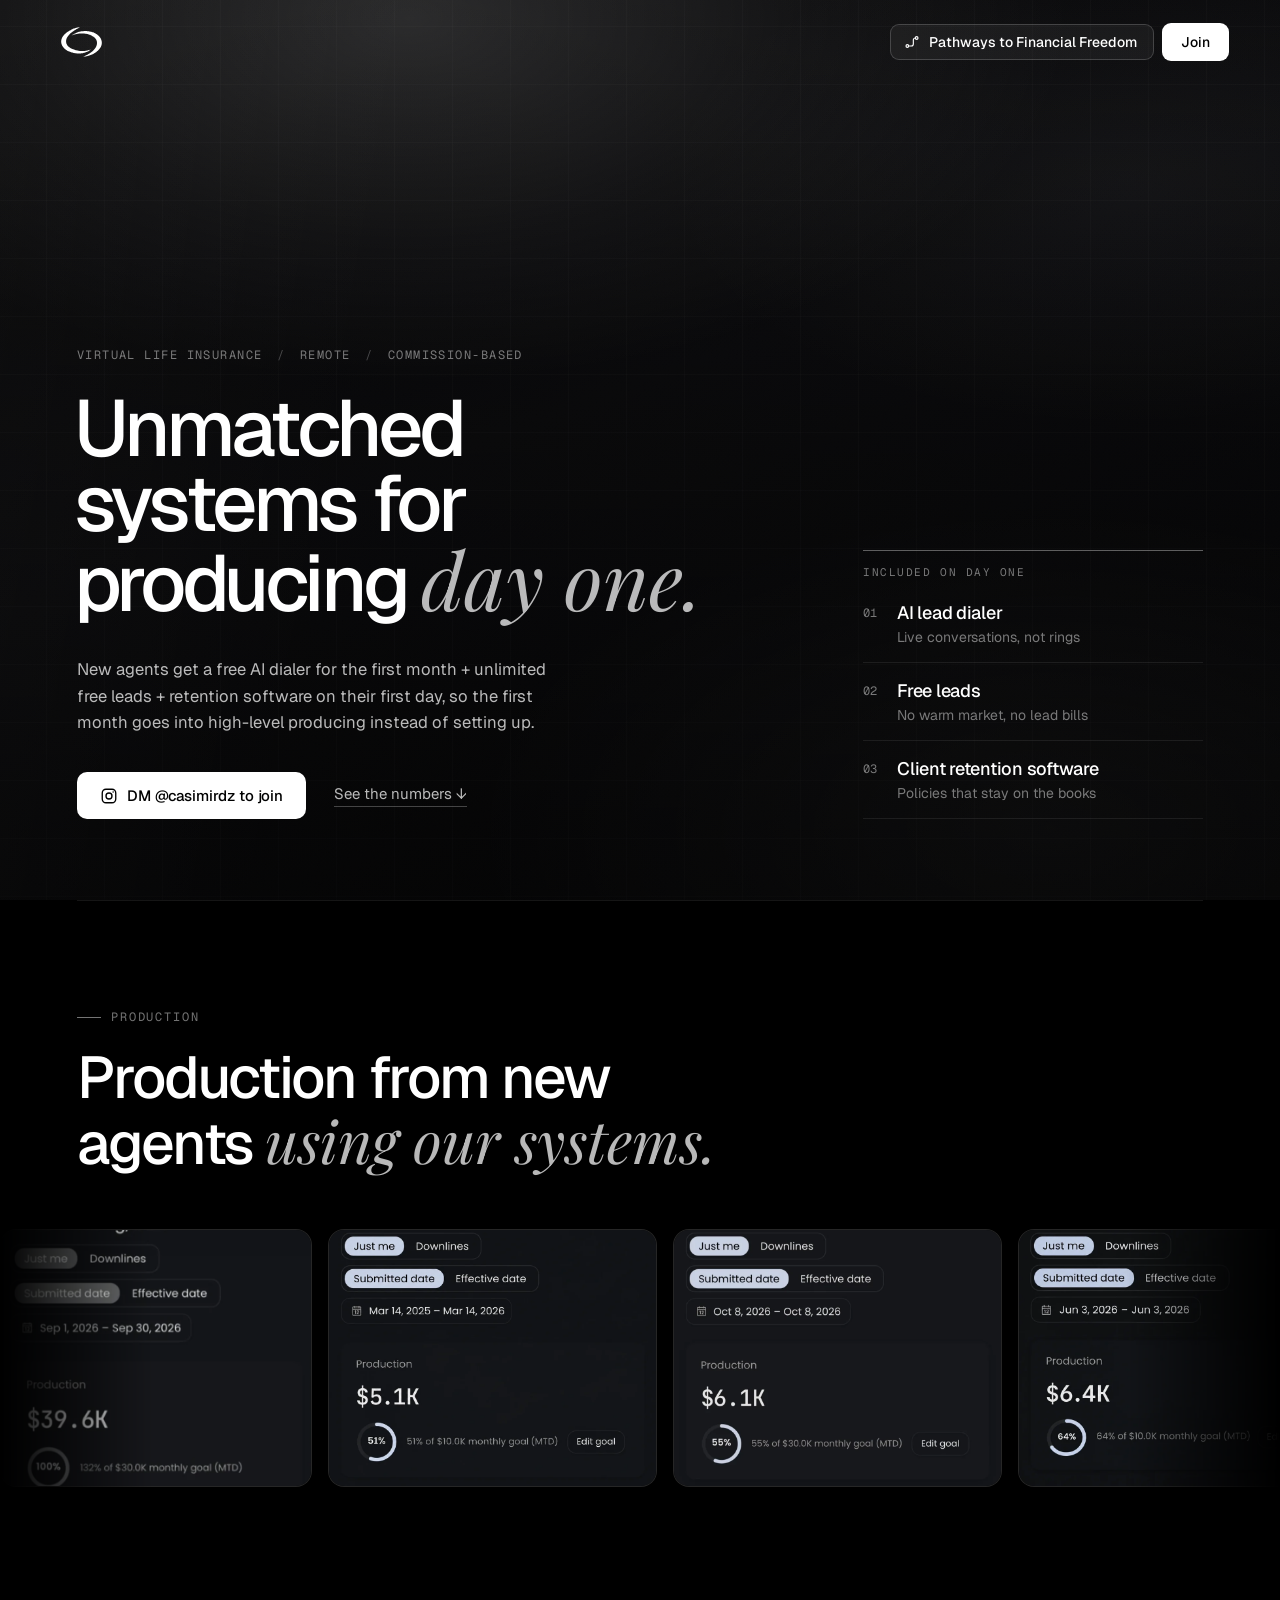
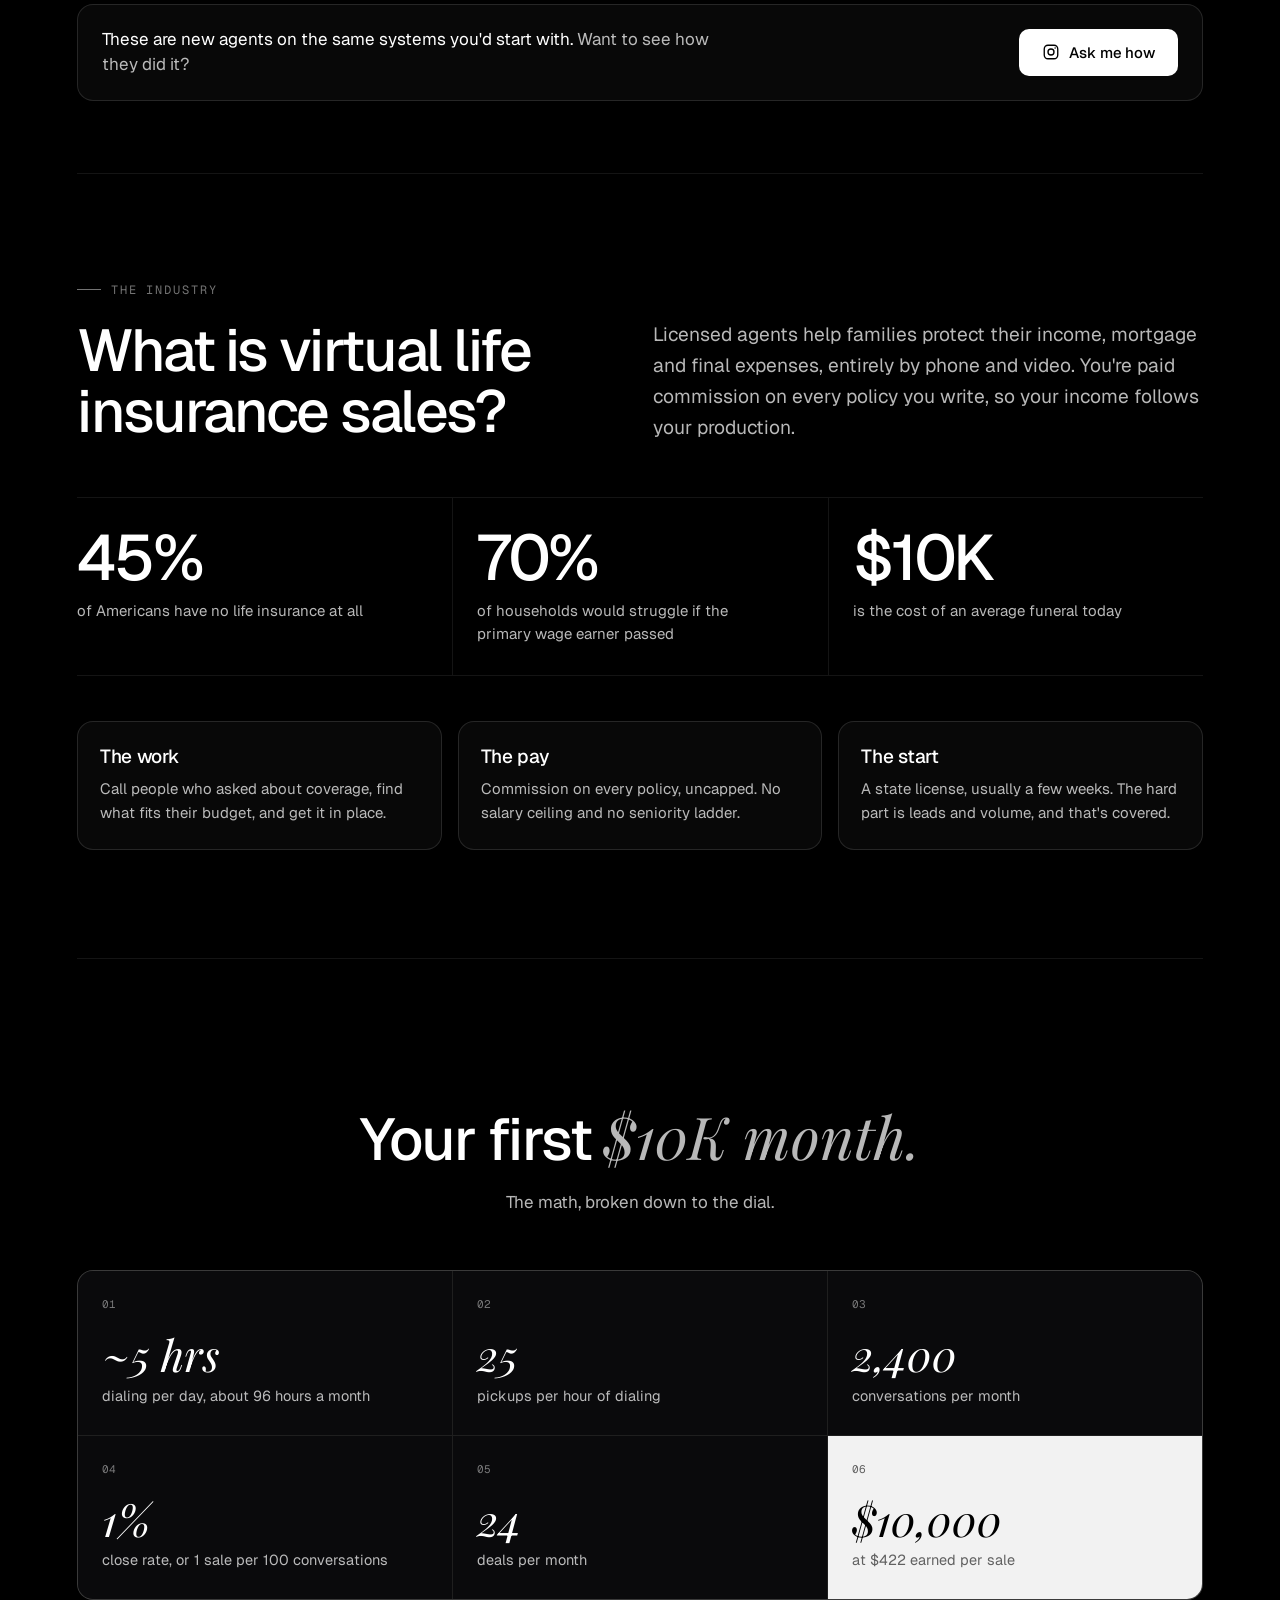
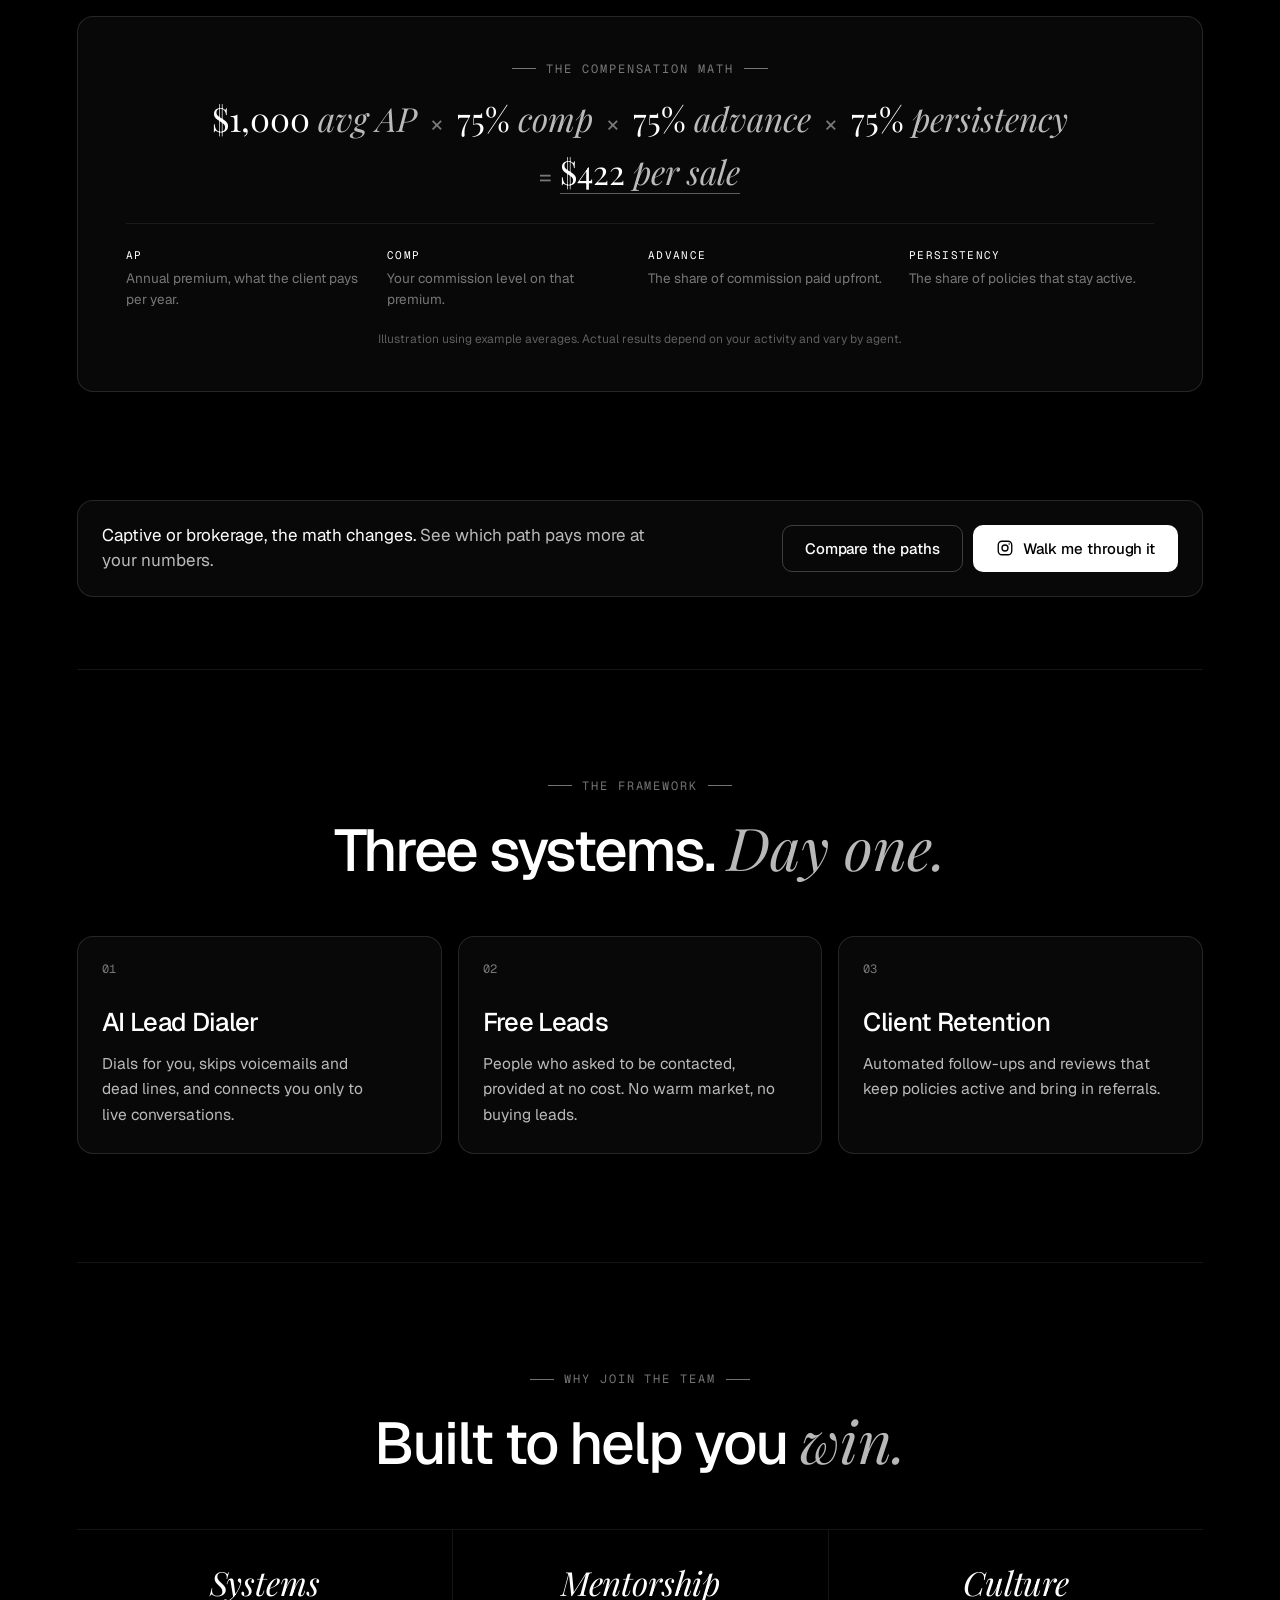
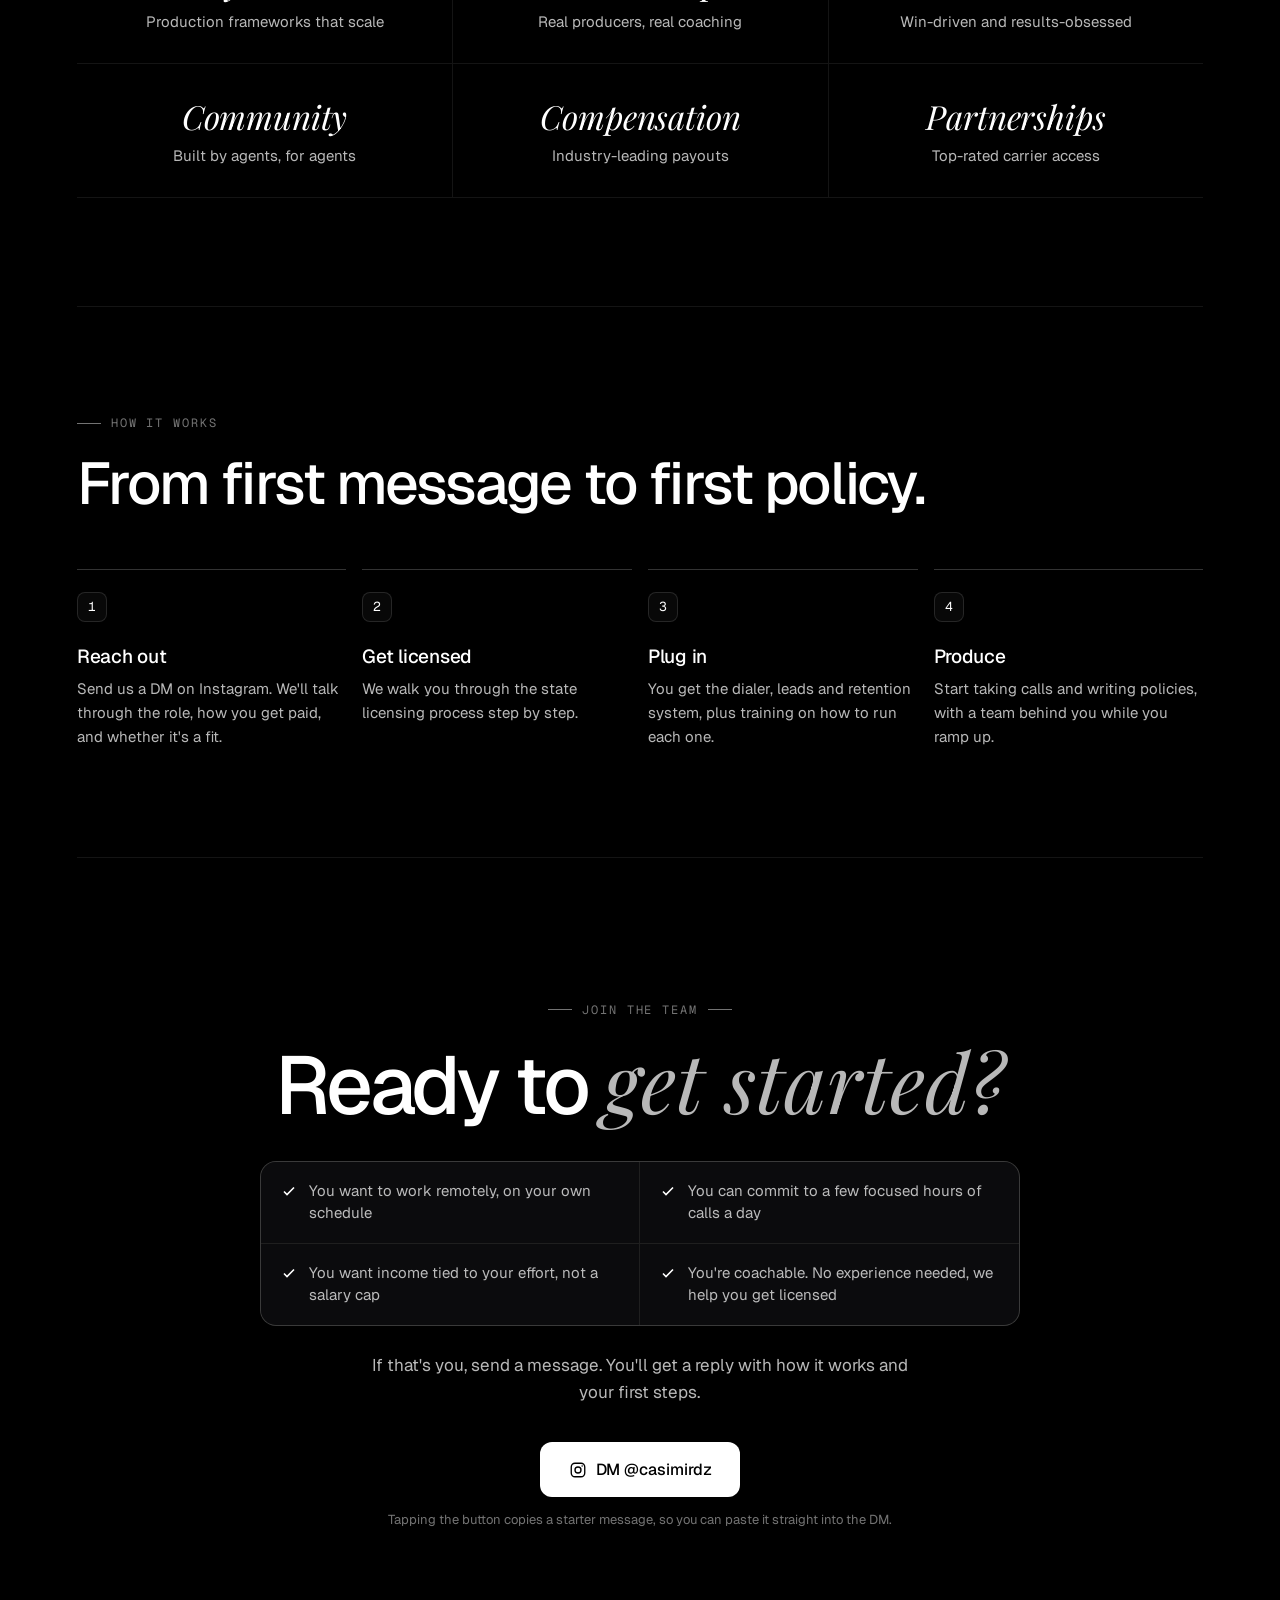
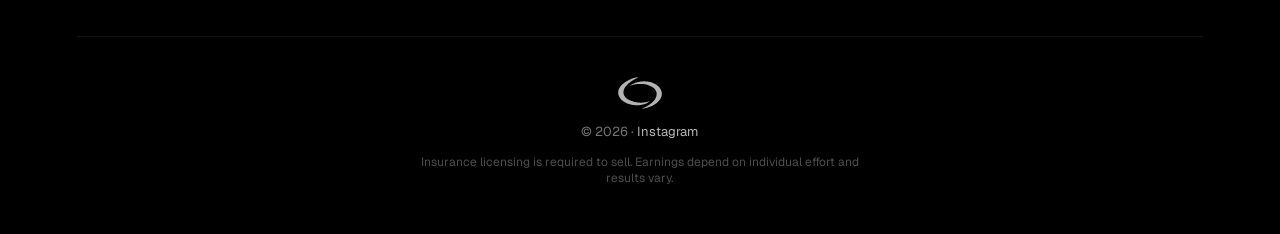
==== commit d24e8ff5: "Turn the page and Pathways guide into a recruiting funnel - Inline nudges after the production proof" ====
--- a/index.html
+++ b/index.html
@@ -29,7 +29,7 @@
       <svg viewBox="0 0 24 24" aria-hidden="true"><circle cx="5" cy="18" r="2"/><circle cx="19" cy="6" r="2"/><path d="M7 18h4a3 3 0 0 0 3-3V9a3 3 0 0 1 3-3"/></svg>
       <span class="nav-pathways-long">Pathways to Financial Freedom</span><span class="nav-pathways-short">Pathways</span>
     </button>
-    <a class="btn btn-sm btn-primary" href="https://ig.me/m/casimirdz" target="_blank" rel="noopener" data-ig>Join</a>
+    <a class="btn btn-sm btn-primary" href="https://ig.me/m/casimirdz" target="_blank" rel="noopener" data-ig data-ig-msg="Hey! I found your website and I'm interested in joining the team.">Join</a>
   </div>
 </header>
 
@@ -60,7 +60,7 @@
       <h1 class="hero-title reveal">Unmatched systems for producing <span class="serif">day one.</span></h1>
       <p class="hero-sub reveal">New agents get a free AI dialer for the first month + unlimited free leads + retention software on their first day, so the first month goes into high-level producing instead of setting up.</p>
       <div class="hero-actions reveal">
-        <a class="btn btn-primary" href="https://ig.me/m/casimirdz" target="_blank" rel="noopener" data-ig>
+        <a class="btn btn-primary" href="https://ig.me/m/casimirdz" target="_blank" rel="noopener" data-ig data-ig-msg="Hey! I found your website and I'm interested in joining the team.">
           <svg class="ig" viewBox="0 0 24 24" aria-hidden="true"><rect x="3" y="3" width="18" height="18" rx="5"/><circle cx="12" cy="12" r="4"/><circle cx="17.5" cy="6.5" r="1" class="fill"/></svg>
           DM @casimirdz to join
         </a>
@@ -100,6 +100,12 @@
     </div>
   </div>
 
+  <!-- Funnel step: proof -> conversation -->
+  <aside class="nudge reveal" aria-label="Get started">
+    <p class="nudge-text">These are new agents on the same systems you'd start with. <span>Want to see how they did it?</span></p>
+    <a class="btn btn-primary" href="https://ig.me/m/casimirdz" target="_blank" rel="noopener" data-ig data-ig-msg="Hey! I saw the production from your new agents and want to learn how to get started."><svg class="ig" viewBox="0 0 24 24" aria-hidden="true"><rect x="3" y="3" width="18" height="18" rx="5"/><circle cx="12" cy="12" r="4"/><circle cx="17.5" cy="6.5" r="1" class="fill"/></svg>Ask me how</a>
+  </aside>
+
   <!-- The industry -->
   <section class="section" id="industry">
     <div class="eyebrow reveal"><span class="eyebrow-line"></span>The industry</div>
@@ -168,6 +174,15 @@
       <p class="formula-note">Illustration using example averages. Actual results depend on your activity and vary by agent.</p>
     </div>
   </section>
+
+  <!-- Funnel step: math -> compare paths or talk -->
+  <aside class="nudge reveal" aria-label="Compare paths">
+    <p class="nudge-text">Captive or brokerage, the math changes. <span>See which path pays more at your numbers.</span></p>
+    <div class="nudge-actions">
+      <button type="button" class="btn btn-ghost-light" data-pathways-open>Compare the paths</button>
+      <a class="btn btn-primary" href="https://ig.me/m/casimirdz" target="_blank" rel="noopener" data-ig data-ig-msg="Hey! I saw the $10K-month breakdown on your website. Can you walk me through it?"><svg class="ig" viewBox="0 0 24 24" aria-hidden="true"><rect x="3" y="3" width="18" height="18" rx="5"/><circle cx="12" cy="12" r="4"/><circle cx="17.5" cy="6.5" r="1" class="fill"/></svg>Walk me through it</a>
+    </div>
+  </aside>
 
   <!-- Systems -->
   <section class="section" id="systems">
@@ -244,15 +259,24 @@
   </section>
 
 
-  <!-- Final CTA -->
-  <section class="cta">
+  <!-- Final CTA: qualify, then act -->
+  <section class="cta" id="join">
     <div class="eyebrow eyebrow-center reveal"><span class="eyebrow-line"></span>Join the team<span class="eyebrow-line"></span></div>
     <h2 class="cta-title reveal">Ready to <span class="serif">get started?</span></h2>
-    <p class="section-sub center-text reveal">Send a message on Instagram. We'll tell you exactly how it works and whether it's right for you.</p>
-    <a class="btn btn-primary btn-lg reveal" href="https://ig.me/m/casimirdz" target="_blank" rel="noopener" data-ig>
+
+    <ul class="fit reveal" aria-label="This is for you if">
+      <li>You want to work remotely, on your own schedule</li>
+      <li>You can commit to a few focused hours of calls a day</li>
+      <li>You want income tied to your effort, not a salary cap</li>
+      <li>You're coachable. No experience needed, we help you get licensed</li>
+    </ul>
+
+    <p class="section-sub center-text reveal">If that's you, send a message. You'll get a reply with how it works and your first steps.</p>
+    <a class="btn btn-primary btn-lg reveal" href="https://ig.me/m/casimirdz" target="_blank" rel="noopener" data-ig data-ig-msg="Hey! I'm ready to get started. What are the next steps?">
       <svg class="ig" viewBox="0 0 24 24" aria-hidden="true"><rect x="3" y="3" width="18" height="18" rx="5"/><circle cx="12" cy="12" r="4"/><circle cx="17.5" cy="6.5" r="1" class="fill"/></svg>
       DM @casimirdz
     </a>
+    <p class="cta-hint reveal">Tapping the button copies a starter message, so you can paste it straight into the DM.</p>
   </section>
 
 </main>
@@ -263,6 +287,13 @@
   <p class="footer-note">Insurance licensing is required to sell. Earnings depend on individual effort and results vary.</p>
 </footer>
 
+<!-- Sticky join bar (phones): shows after the hero, hides at the final call to action -->
+<div class="dock" aria-hidden="true">
+  <span class="dock-text">Free AI dialer + free leads from day one</span>
+  <a class="btn btn-primary btn-sm" tabindex="-1" href="https://ig.me/m/casimirdz" target="_blank" rel="noopener" data-ig data-ig-msg="Hey! I found your website and I'm interested in joining the team.">Join</a>
+</div>
+<div class="toast" role="status" aria-live="polite"></div>
+
 <script src="main.js" defer></script>
 <script src="pathways.js" defer></script>
 </body>
--- a/style.css
+++ b/style.css
@@ -1065,3 +1065,150 @@
 @media (prefers-reduced-motion: reduce) {
   .pw, .pw-shell, .pw-stage.is-in { transition: none; }
 }
+
+/* ---------- Funnel: inline nudges between sections ---------- */
+.nudge {
+  position: relative;
+  z-index: 2;
+  width: min(var(--max), calc(100% - 2 * var(--gutter)));
+  margin: 0 auto clamp(56px, 8vh, 96px);
+  display: flex;
+  align-items: center;
+  justify-content: space-between;
+  gap: 20px 32px;
+  flex-wrap: wrap;
+  padding: 22px 24px;
+  border: 1px solid var(--border);
+  border-radius: 16px;
+  background: rgba(255, 255, 255, 0.03);
+  backdrop-filter: blur(6px);
+  -webkit-backdrop-filter: blur(6px);
+}
+
+.nudge-text { font-size: 17px; line-height: 1.5; max-width: 56ch; }
+.nudge-text span { color: var(--white-soft); }
+.nudge-actions { display: flex; flex-wrap: wrap; gap: 10px; }
+
+.btn-ghost-light { color: var(--white); border: 1px solid rgba(255, 255, 255, 0.22); background: none; cursor: pointer; }
+.btn-ghost-light:hover { border-color: rgba(255, 255, 255, 0.5); background: rgba(255, 255, 255, 0.05); }
+
+/* Who it's for */
+.fit {
+  list-style: none;
+  display: grid;
+  grid-template-columns: 1fr 1fr;
+  gap: 1px;
+  width: min(760px, 100%);
+  margin: 34px auto 8px;
+  border: 1px solid var(--border);
+  border-radius: 16px;
+  overflow: hidden;
+  background: var(--border);
+  text-align: left;
+}
+
+.fit li {
+  display: flex;
+  gap: 12px;
+  align-items: flex-start;
+  padding: 18px 20px;
+  font-size: 15px;
+  line-height: 1.5;
+  color: var(--white-soft);
+  background: #0b0b0d;
+}
+
+.fit li::before {
+  content: '';
+  flex-shrink: 0;
+  width: 16px;
+  height: 16px;
+  margin-top: 3px;
+  background: no-repeat center / contain url("data:image/svg+xml,%3Csvg xmlns='http://www.w3.org/2000/svg' viewBox='0 0 16 16' fill='none' stroke='white' stroke-width='1.6'%3E%3Cpath d='M3 8.5l3 3 7-7'/%3E%3C/svg%3E");
+}
+
+.cta-hint { margin-top: 14px; font-size: 13px; color: var(--white-faint); }
+
+/* Sticky join bar (phones only) */
+.dock { display: none; }
+
+@media (max-width: 640px) {
+  .dock {
+    position: fixed;
+    left: 12px;
+    right: 12px;
+    bottom: max(12px, env(safe-area-inset-bottom));
+    z-index: 25;
+    display: flex;
+    align-items: center;
+    justify-content: space-between;
+    gap: 12px;
+    padding: 10px 10px 10px 16px;
+    border: 1px solid var(--border);
+    border-radius: 14px;
+    background: rgba(12, 12, 14, 0.96);
+    backdrop-filter: blur(14px);
+    -webkit-backdrop-filter: blur(14px);
+    transform: translateY(140%);
+    transition: transform 0.35s var(--ease);
+  }
+  .dock.is-on { transform: none; }
+  .dock-text { font-size: 13px; line-height: 1.35; color: var(--white-soft); }
+  .nudge { flex-direction: column; align-items: stretch; }
+  .nudge .btn, .nudge-actions { width: 100%; }
+  .nudge-actions .btn { flex: 1 1 100%; }
+  .fit { grid-template-columns: 1fr; }
+  .footer { padding-bottom: 96px; }
+}
+
+/* Toast */
+.toast {
+  position: fixed;
+  left: 50%;
+  bottom: 90px;
+  z-index: 60;
+  transform: translate(-50%, 20px);
+  padding: 11px 16px;
+  border-radius: 10px;
+  background: var(--white);
+  color: var(--black);
+  font-size: 14px;
+  font-weight: 500;
+  opacity: 0;
+  pointer-events: none;
+  transition: opacity 0.25s ease, transform 0.25s var(--ease);
+  white-space: nowrap;
+}
+
+.toast.is-on { opacity: 1; transform: translate(-50%, 0); }
+
+/* ---------- Pathways: next step ---------- */
+.pw-offer {
+  display: grid;
+  grid-template-columns: repeat(2, minmax(0, 1fr));
+  gap: 1px;
+  margin: 24px 0 8px;
+  border: 1px solid var(--border);
+  border-radius: 16px;
+  overflow: hidden;
+  background: var(--border);
+}
+
+.pw-offer div { display: grid; gap: 4px; padding: 18px 20px; background: #0d0d10; }
+.pw-offer span { font: 400 11px var(--mono); color: var(--white-faint); margin-bottom: 8px; }
+.pw-offer b { font-weight: 500; font-size: 18px; letter-spacing: -0.015em; }
+.pw-offer em { font-style: normal; font-size: 14px; color: var(--white-faint); }
+
+.pw-next-steps { list-style: none; counter-reset: nx; display: grid; gap: 0; border-top: 1px solid var(--line); max-width: 640px; }
+.pw-next-steps li { counter-increment: nx; display: grid; grid-template-columns: 40px 1fr; row-gap: 3px; padding: 14px 0; border-bottom: 1px solid var(--line); }
+.pw-next-steps li::before { content: counter(nx); grid-row: span 2; font: 400 13px var(--mono); color: var(--white-faint); padding-top: 2px; }
+.pw-next-steps b { font-weight: 500; font-size: 16px; }
+.pw-next-steps span { font-size: 14.5px; color: var(--white-soft); }
+
+.pw-message { margin-top: 28px; padding: 18px 20px; border-left: 2px solid var(--white); background: rgba(255, 255, 255, 0.04); border-radius: 0 12px 12px 0; max-width: 640px; }
+.pw-message-label { font: 400 11px var(--mono); letter-spacing: 0.14em; text-transform: uppercase; color: var(--white-faint); margin-bottom: 8px; }
+.pw-message-text { font-size: 16px; line-height: 1.55; }
+
+@media (max-width: 640px) {
+  .pw-offer { grid-template-columns: 1fr; }
+}
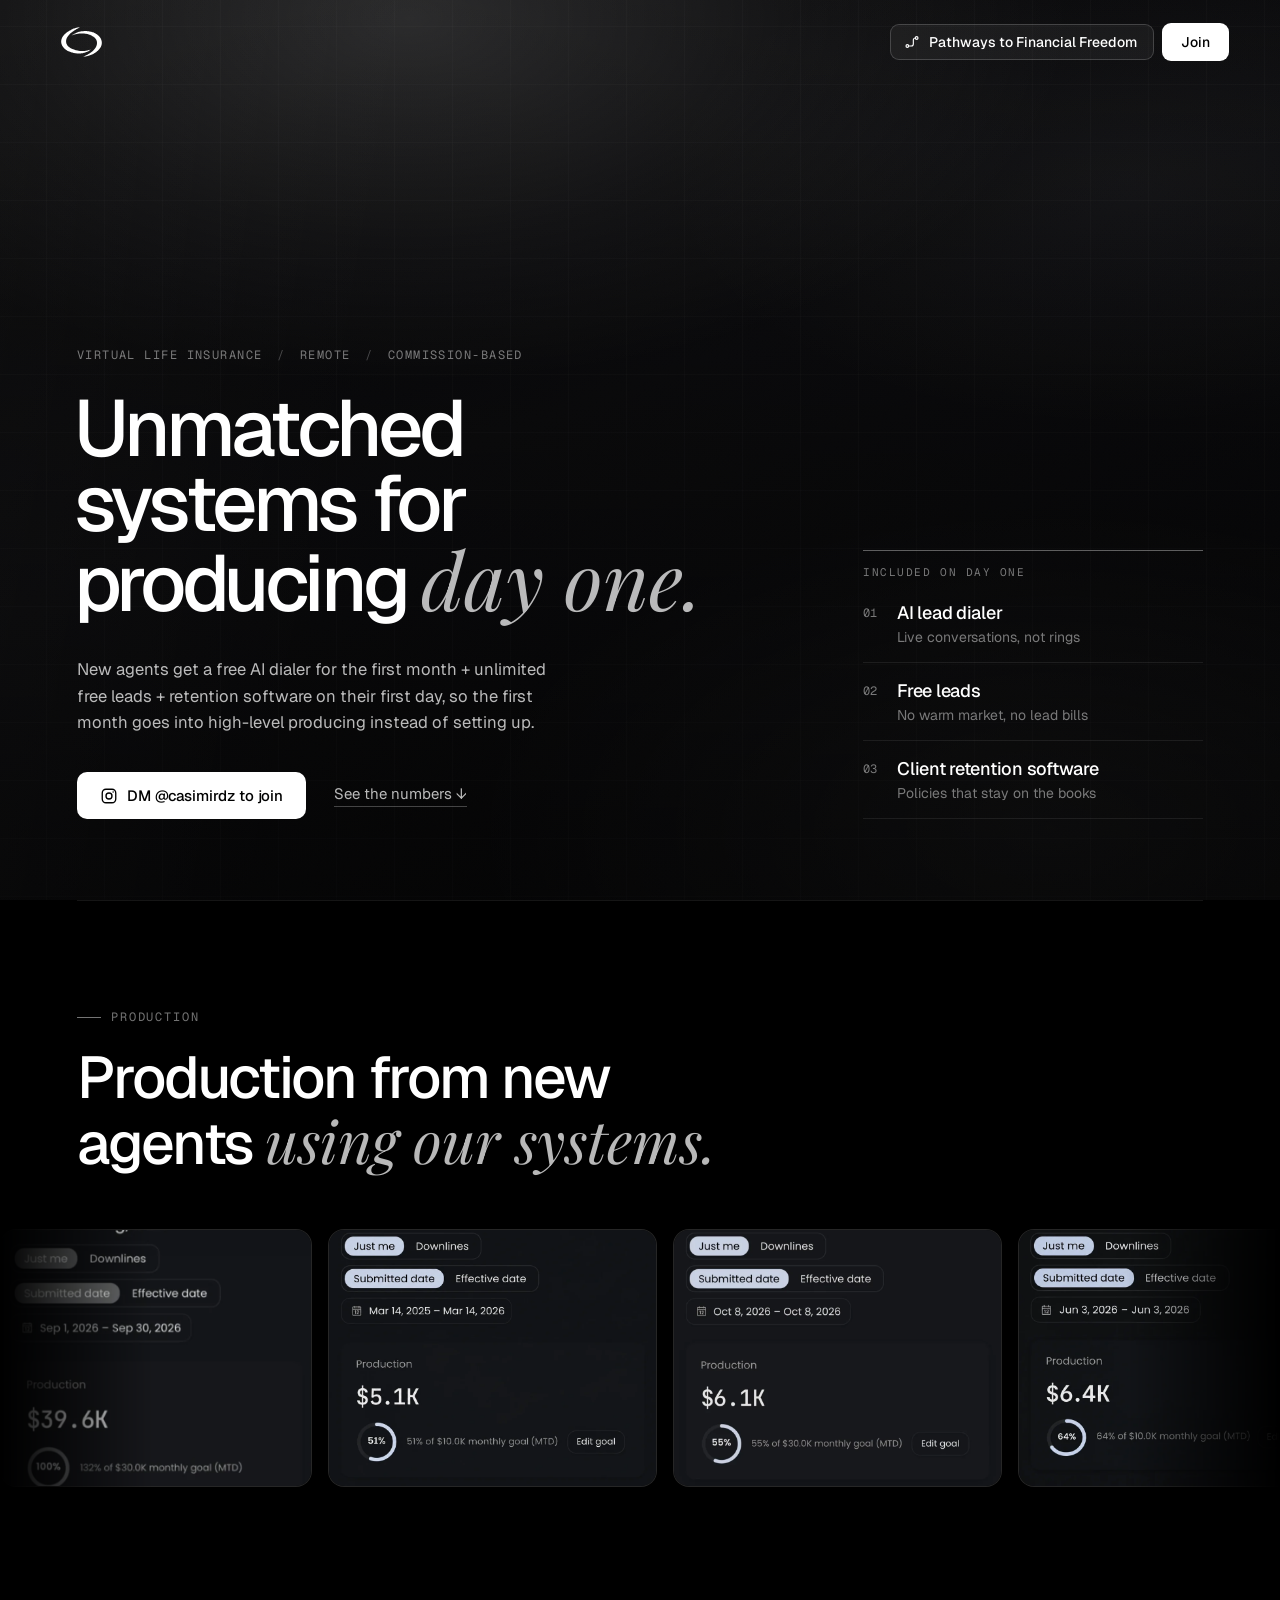
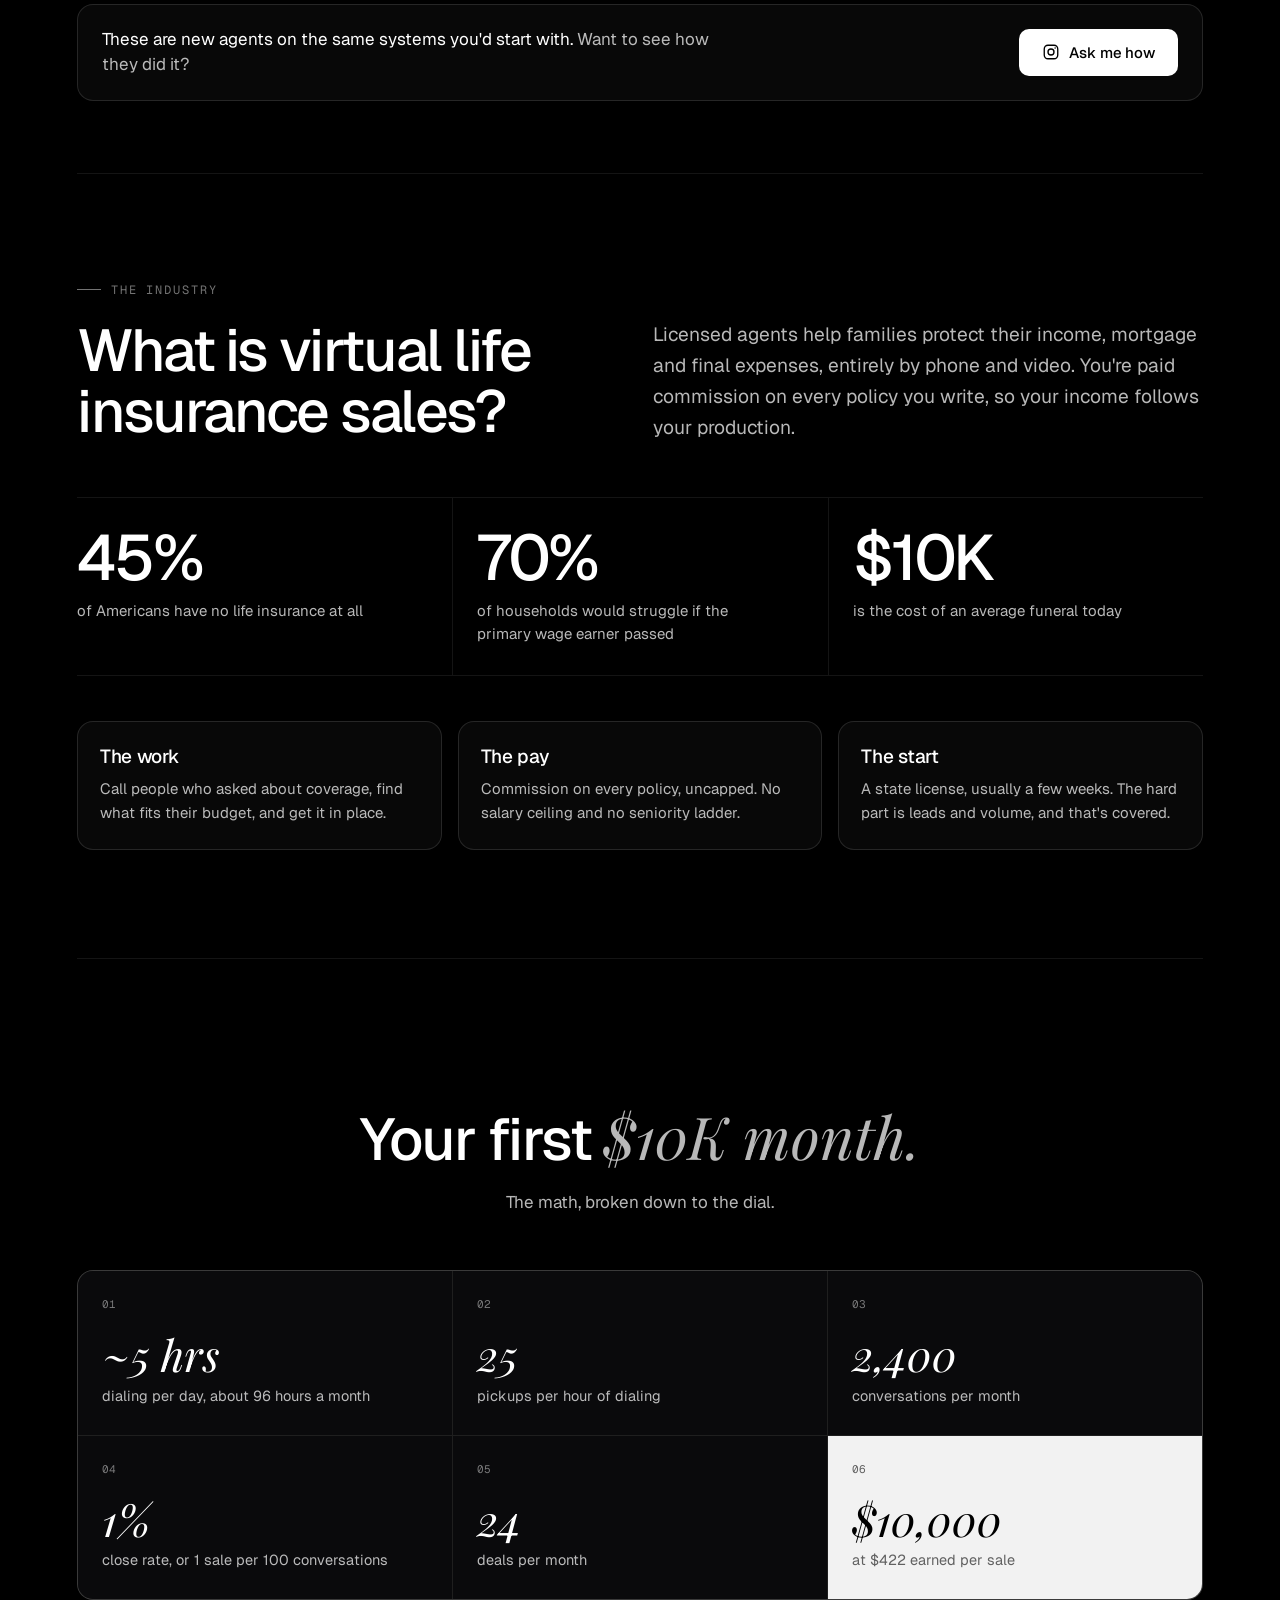
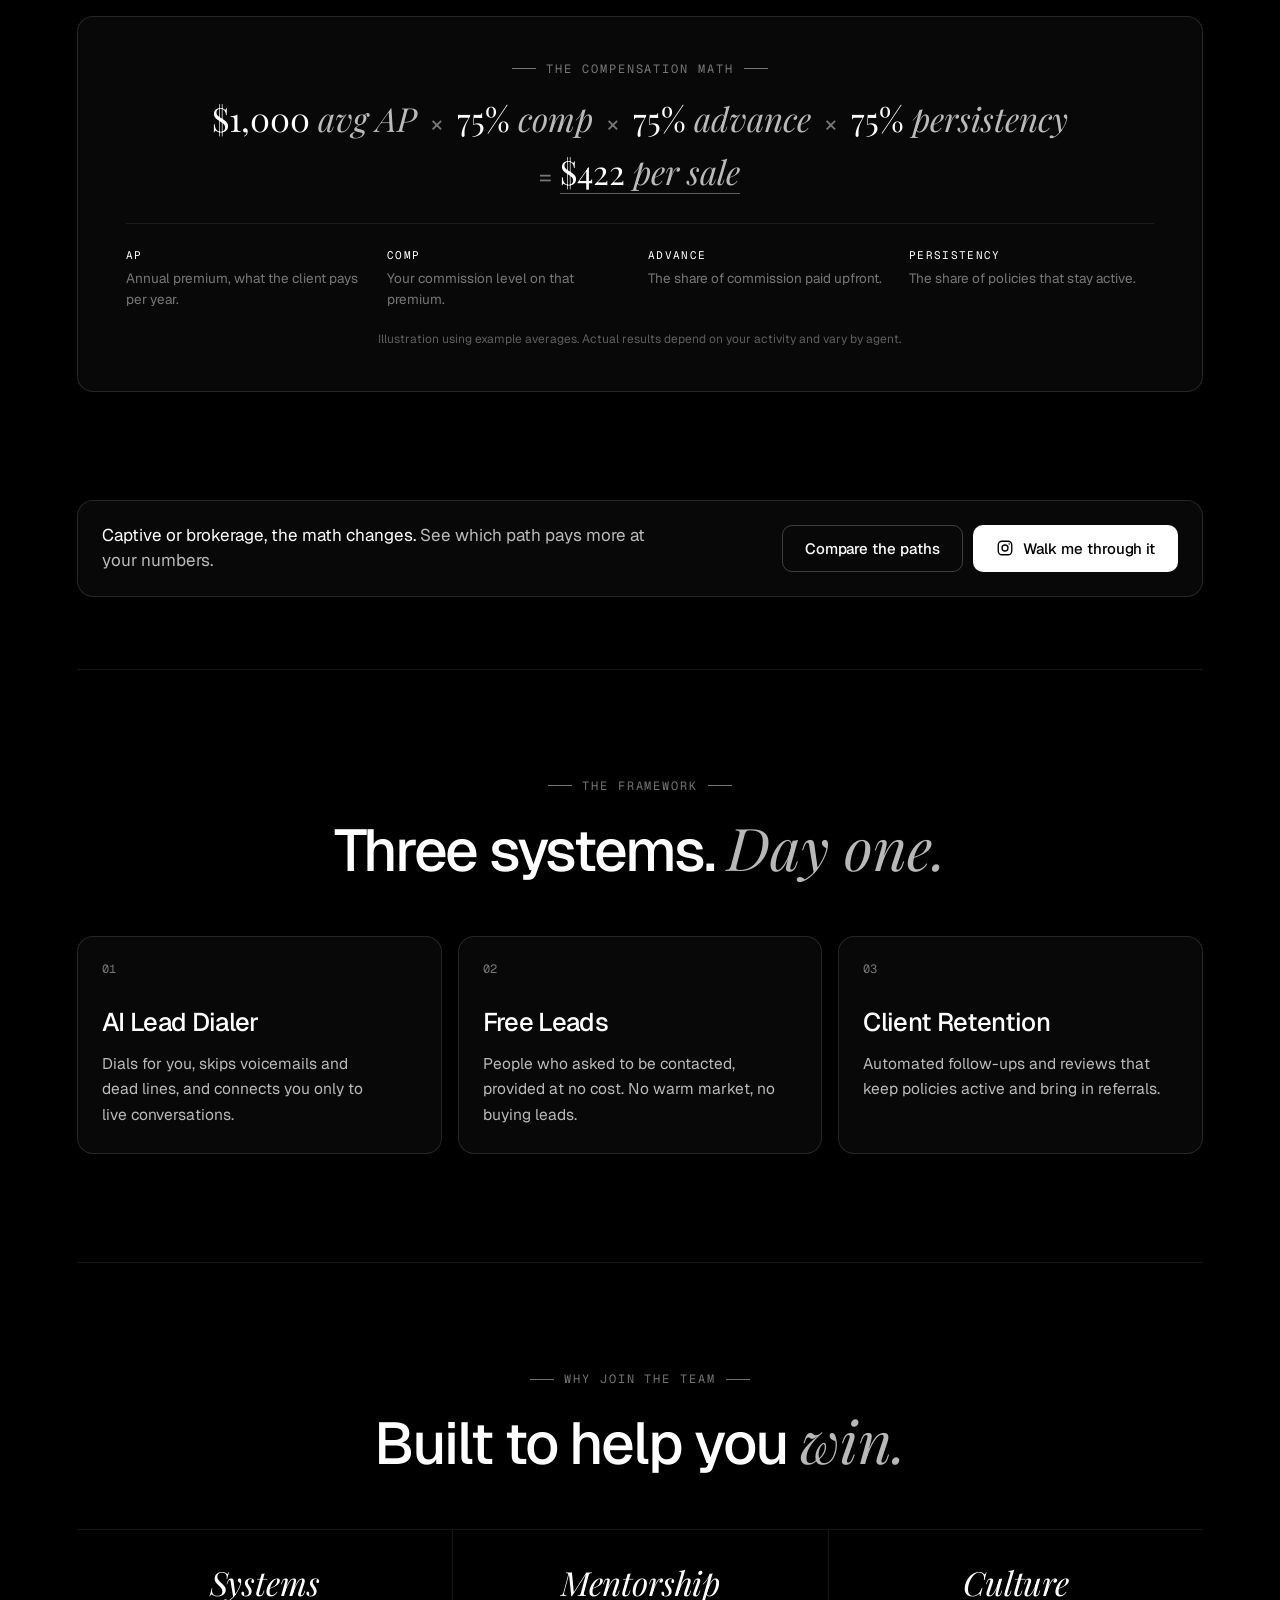
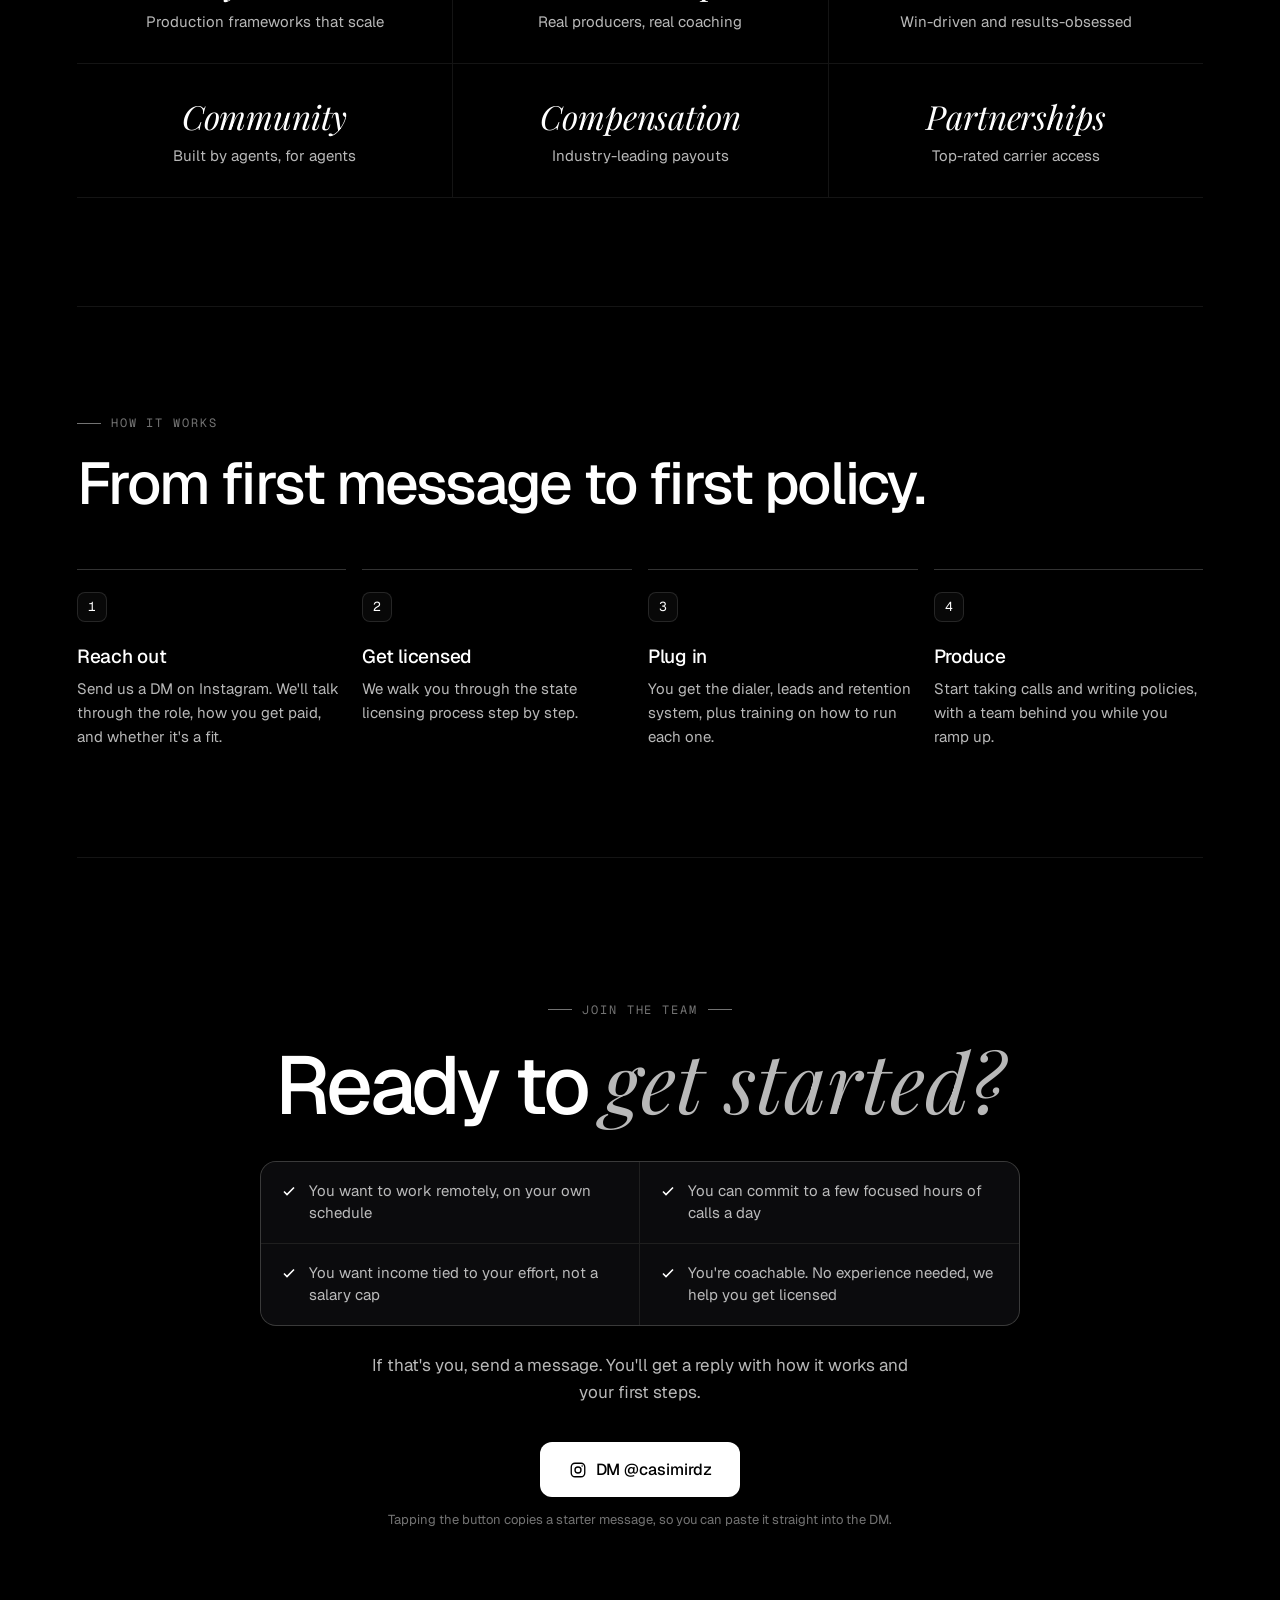
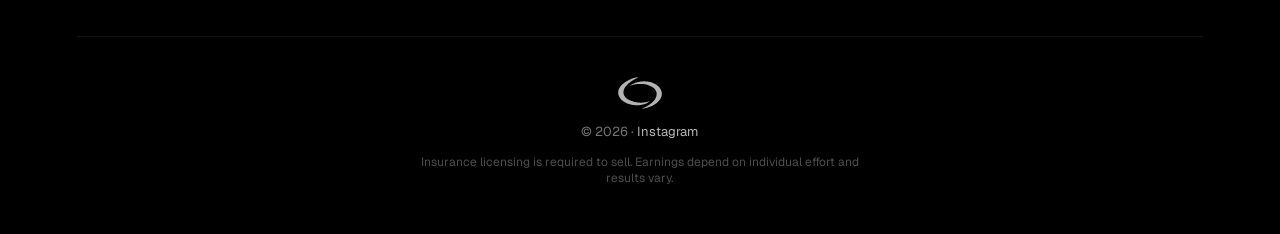
==== commit cdc31ec2: "Add motion, link previews, SEO and launch essentials Motion: hero headline rises word by word, day-o" ====
--- a/index.html
+++ b/index.html
@@ -3,21 +3,85 @@
 <head>
 <meta charset="UTF-8" />
 <meta name="viewport" content="width=device-width, initial-scale=1.0" />
-<title>Casimir</title>
-<meta name="description" content="New virtual life insurance agents get an AI lead dialer, free leads and client retention systems so they can produce from day one." />
-<meta name="robots" content="index, follow" />
+<title>Casimir | Virtual Life Insurance Careers with a Free AI Dialer &amp; Free Leads</title>
+<meta name="description" content="Start a remote career in virtual life insurance with a free AI dialer for your first month, unlimited free leads and retention software from day one." />
+<meta name="keywords" content="virtual life insurance agent, remote life insurance jobs, life insurance sales career, work from home insurance agent, become a life insurance agent, free life insurance leads, AI dialer, captive vs brokerage, American Income Life vs brokerage, final expense agent, mortgage protection agent, insurance agent recruiting, casimir, casimirdz" />
+<meta name="robots" content="index, follow, max-image-preview:large" />
 <meta name="theme-color" content="#060607" />
+<link rel="canonical" href="https://casimir.cfd/" />
 <link rel="icon" href="favicon.svg" type="image/svg+xml" />
+<link rel="icon" href="favicon.ico" sizes="48x48" />
+<link rel="apple-touch-icon" href="apple-touch-icon.png" />
+
+<!-- Link previews (Instagram, iMessage, X, etc.) -->
+<meta property="og:type" content="website" />
+<meta property="og:site_name" content="Casimir" />
+<meta property="og:url" content="https://casimir.cfd/" />
+<meta property="og:title" content="Unmatched systems for producing day one" />
+<meta property="og:description" content="Free AI dialer + unlimited free leads + retention software for new virtual life insurance agents." />
+<meta property="og:image" content="https://casimir.cfd/og.jpg" />
+<meta property="og:image:width" content="1200" />
+<meta property="og:image:height" content="630" />
+<meta property="og:image:alt" content="Unmatched systems for producing day one. Free AI dialer, unlimited free leads, retention software." />
+<meta name="twitter:card" content="summary_large_image" />
+<meta name="twitter:title" content="Unmatched systems for producing day one" />
+<meta name="twitter:description" content="Free AI dialer + unlimited free leads + retention software for new virtual life insurance agents." />
+<meta name="twitter:image" content="https://casimir.cfd/og.jpg" />
 <link rel="preconnect" href="https://fonts.googleapis.com" />
 <link rel="preconnect" href="https://fonts.gstatic.com" crossorigin />
 <link href="https://fonts.googleapis.com/css2?family=Geist:wght@400;500;600&family=Geist+Mono:wght@400&family=Playfair+Display:ital,wght@1,400&display=swap" rel="stylesheet" />
 <link rel="stylesheet" href="style.css" />
 <script>document.documentElement.classList.add('js');</script>
+<!-- Structured data so search engines understand the site -->
+<script type="application/ld+json">
+{
+  "@context": "https://schema.org",
+  "@graph": [
+    {
+      "@type": "WebSite",
+      "@id": "https://casimir.cfd/#website",
+      "url": "https://casimir.cfd/",
+      "name": "Casimir",
+      "description": "Remote virtual life insurance careers with a free AI dialer for the first month, unlimited free leads and retention software from day one."
+    },
+    {
+      "@type": "Organization",
+      "@id": "https://casimir.cfd/#org",
+      "name": "Casimir",
+      "url": "https://casimir.cfd/",
+      "logo": "https://casimir.cfd/icon-512.png",
+      "image": "https://casimir.cfd/og.jpg",
+      "sameAs": ["https://www.instagram.com/casimirdz/"]
+    },
+    {
+      "@type": "FAQPage",
+      "mainEntity": [
+        {
+          "@type": "Question",
+          "name": "What is virtual life insurance sales?",
+          "acceptedAnswer": { "@type": "Answer", "text": "Licensed agents help families protect their income, mortgage and final expenses entirely by phone and video, and are paid commission on every policy they write." }
+        },
+        {
+          "@type": "Question",
+          "name": "Do I need experience to start?",
+          "acceptedAnswer": { "@type": "Answer", "text": "No. New agents are guided through state licensing, which usually takes a few weeks, then set up with a free AI dialer, unlimited free leads and retention software." }
+        },
+        {
+          "@type": "Question",
+          "name": "What is the difference between a captive and a brokerage agent?",
+          "acceptedAnswer": { "@type": "Answer", "text": "A captive agent sells one company's products, often with provided leads and weekly bonuses. A brokerage agent contracts with many carriers, usually at a higher commission level, and often owns their book of business." }
+        }
+      ]
+    }
+  ]
+}
+</script>
 </head>
 <body>
 
 <div class="svc-bg" aria-hidden="true"></div>
 <div class="grain" aria-hidden="true"></div>
+<div class="cursor-glow" aria-hidden="true"></div>
 <div class="progress" id="progress" aria-hidden="true"></div>
 
 <header class="nav">
@@ -57,7 +121,7 @@
   <section class="hero">
     <div class="hero-main">
       <p class="hero-kicker reveal">Virtual life insurance <span class="slash">/</span> Remote <span class="slash">/</span> Commission-based</p>
-      <h1 class="hero-title reveal">Unmatched systems for producing <span class="serif">day one.</span></h1>
+      <h1 class="hero-title" data-words>Unmatched systems for producing <span class="serif">day one.</span></h1>
       <p class="hero-sub reveal">New agents get a free AI dialer for the first month + unlimited free leads + retention software on their first day, so the first month goes into high-level producing instead of setting up.</p>
       <div class="hero-actions reveal">
         <a class="btn btn-primary" href="https://ig.me/m/casimirdz" target="_blank" rel="noopener" data-ig data-ig-msg="Hey! I found your website and I'm interested in joining the team.">
@@ -101,7 +165,7 @@
   </div>
 
   <!-- Funnel step: proof -> conversation -->
-  <aside class="nudge reveal" aria-label="Get started">
+  <aside class="nudge reveal spot" aria-label="Get started">
     <p class="nudge-text">These are new agents on the same systems you'd start with. <span>Want to see how they did it?</span></p>
     <a class="btn btn-primary" href="https://ig.me/m/casimirdz" target="_blank" rel="noopener" data-ig data-ig-msg="Hey! I saw the production from your new agents and want to learn how to get started."><svg class="ig" viewBox="0 0 24 24" aria-hidden="true"><rect x="3" y="3" width="18" height="18" rx="5"/><circle cx="12" cy="12" r="4"/><circle cx="17.5" cy="6.5" r="1" class="fill"/></svg>Ask me how</a>
   </aside>
@@ -116,29 +180,29 @@
 
     <div class="stats">
       <div class="stat reveal">
-        <span class="stat-num">45%</span>
+        <span class="stat-num" data-count>45%</span>
         <span class="stat-label">of Americans have no life insurance at all</span>
       </div>
       <div class="stat reveal">
-        <span class="stat-num">70%</span>
+        <span class="stat-num" data-count>70%</span>
         <span class="stat-label">of households would struggle if the primary wage earner passed</span>
       </div>
       <div class="stat reveal">
-        <span class="stat-num">$10K</span>
+        <span class="stat-num" data-count>$10K</span>
         <span class="stat-label">is the cost of an average funeral today</span>
       </div>
     </div>
 
     <dl class="facts">
-      <div class="fact card reveal">
+      <div class="fact card reveal spot">
         <dt class="h3">The work</dt>
         <dd>Call people who asked about coverage, find what fits their budget, and get it in place.</dd>
       </div>
-      <div class="fact card reveal">
+      <div class="fact card reveal spot">
         <dt class="h3">The pay</dt>
         <dd>Commission on every policy, uncapped. No salary ceiling and no seniority ladder.</dd>
       </div>
-      <div class="fact card reveal">
+      <div class="fact card reveal spot">
         <dt class="h3">The start</dt>
         <dd>A state license, usually a few weeks. The hard part is leads and volume, and that's covered.</dd>
       </div>
@@ -152,12 +216,12 @@
     <p class="section-sub center-text reveal">The math, broken down to the dial.</p>
 
     <ol class="funnel">
-      <li class="funnel-step reveal"><span class="funnel-num">~5 hrs</span><span class="funnel-label">dialing per day, about 96 hours a month</span></li>
-      <li class="funnel-step reveal"><span class="funnel-num">25</span><span class="funnel-label">pickups per hour of dialing</span></li>
-      <li class="funnel-step reveal"><span class="funnel-num">2,400</span><span class="funnel-label">conversations per month</span></li>
-      <li class="funnel-step reveal"><span class="funnel-num">1%</span><span class="funnel-label">close rate, or 1 sale per 100 conversations</span></li>
-      <li class="funnel-step reveal"><span class="funnel-num">24</span><span class="funnel-label">deals per month</span></li>
-      <li class="funnel-step funnel-result reveal"><span class="funnel-num">$10,000</span><span class="funnel-label">at $422 earned per sale</span></li>
+      <li class="funnel-step reveal spot"><span class="funnel-num" data-count>~5 hrs</span><span class="funnel-label">dialing per day, about 96 hours a month</span></li>
+      <li class="funnel-step reveal spot"><span class="funnel-num" data-count>25</span><span class="funnel-label">pickups per hour of dialing</span></li>
+      <li class="funnel-step reveal spot"><span class="funnel-num" data-count>2,400</span><span class="funnel-label">conversations per month</span></li>
+      <li class="funnel-step reveal spot"><span class="funnel-num" data-count>1%</span><span class="funnel-label">close rate, or 1 sale per 100 conversations</span></li>
+      <li class="funnel-step reveal spot"><span class="funnel-num" data-count>24</span><span class="funnel-label">deals per month</span></li>
+      <li class="funnel-step funnel-result reveal spot"><span class="funnel-num" data-count>$10,000</span><span class="funnel-label">at $422 earned per sale</span></li>
     </ol>
 
     <div class="formula card reveal">
@@ -176,7 +240,7 @@
   </section>
 
   <!-- Funnel step: math -> compare paths or talk -->
-  <aside class="nudge reveal" aria-label="Compare paths">
+  <aside class="nudge reveal spot" aria-label="Compare paths">
     <p class="nudge-text">Captive or brokerage, the math changes. <span>See which path pays more at your numbers.</span></p>
     <div class="nudge-actions">
       <button type="button" class="btn btn-ghost-light" data-pathways-open>Compare the paths</button>
@@ -190,17 +254,17 @@
     <h2 class="h2 center-text reveal">Three systems. <span class="serif">Day one.</span></h2>
 
     <div class="systems">
-      <article class="system card reveal">
+      <article class="system card reveal spot">
         <span class="system-num">01</span>
         <h3 class="system-title">AI Lead Dialer</h3>
         <p>Dials for you, skips voicemails and dead lines, and connects you only to live conversations.</p>
       </article>
-      <article class="system card reveal">
+      <article class="system card reveal spot">
         <span class="system-num">02</span>
         <h3 class="system-title">Free Leads</h3>
         <p>People who asked to be contacted, provided at no cost. No warm market, no buying leads.</p>
       </article>
-      <article class="system card reveal">
+      <article class="system card reveal spot">
         <span class="system-num">03</span>
         <h3 class="system-title">Client Retention</h3>
         <p>Automated follow-ups and reviews that keep policies active and bring in referrals.</p>
@@ -213,12 +277,12 @@
     <div class="eyebrow eyebrow-center reveal"><span class="eyebrow-line"></span>Why join the team<span class="eyebrow-line"></span></div>
     <h2 class="h2 center-text reveal">Built to help you <span class="serif">win.</span></h2>
     <div class="why">
-      <div class="why-item reveal"><h3 class="why-title">Systems</h3><p>Production frameworks that scale</p></div>
-      <div class="why-item reveal"><h3 class="why-title">Mentorship</h3><p>Real producers, real coaching</p></div>
-      <div class="why-item reveal"><h3 class="why-title">Culture</h3><p>Win-driven and results-obsessed</p></div>
-      <div class="why-item reveal"><h3 class="why-title">Community</h3><p>Built by agents, for agents</p></div>
-      <div class="why-item reveal"><h3 class="why-title">Compensation</h3><p>Industry-leading payouts</p></div>
-      <div class="why-item reveal"><h3 class="why-title">Partnerships</h3><p>Top-rated carrier access</p></div>
+      <div class="why-item reveal spot"><h3 class="why-title">Systems</h3><p>Production frameworks that scale</p></div>
+      <div class="why-item reveal spot"><h3 class="why-title">Mentorship</h3><p>Real producers, real coaching</p></div>
+      <div class="why-item reveal spot"><h3 class="why-title">Culture</h3><p>Win-driven and results-obsessed</p></div>
+      <div class="why-item reveal spot"><h3 class="why-title">Community</h3><p>Built by agents, for agents</p></div>
+      <div class="why-item reveal spot"><h3 class="why-title">Compensation</h3><p>Industry-leading payouts</p></div>
+      <div class="why-item reveal spot"><h3 class="why-title">Partnerships</h3><p>Top-rated carrier access</p></div>
     </div>
   </section>
 
@@ -296,5 +360,6 @@
 
 <script src="main.js" defer></script>
 <script src="pathways.js" defer></script>
+<script defer src="/_vercel/insights/script.js"></script>
 </body>
 </html>
--- a/style.css
+++ b/style.css
@@ -1212,3 +1212,96 @@
 @media (max-width: 640px) {
   .pw-offer { grid-template-columns: 1fr; }
 }
+
+/* 404 */
+.lost { position: relative; z-index: 2; min-height: 100svh; display: flex; flex-direction: column; align-items: center; justify-content: center; gap: 6px; padding: 24px; text-align: center; }
+.lost .btn { margin-top: 28px; }
+
+/* ---------- Motion ---------- */
+
+/* Hero headline words rise in */
+.js .hero-title.is-split .w {
+  display: inline-block;
+  opacity: 0;
+  transform: translateY(0.35em);
+  filter: blur(8px);
+  animation: wordRise 0.9s var(--ease) forwards;
+  animation-delay: calc(120ms + var(--i) * 70ms);
+}
+
+@keyframes wordRise { to { opacity: 1; transform: none; filter: none; } }
+
+/* Day-one list items slide in after the headline */
+.js .hero-index li {
+  opacity: 0;
+  transform: translateX(14px);
+  animation: slideIn 0.7s var(--ease) forwards;
+}
+.js .hero-index li:nth-child(1) { animation-delay: 0.75s; }
+.js .hero-index li:nth-child(2) { animation-delay: 0.87s; }
+.js .hero-index li:nth-child(3) { animation-delay: 0.99s; }
+
+@keyframes slideIn { to { opacity: 1; transform: none; } }
+
+/* Eyebrow lines draw in when their label appears */
+.js .eyebrow.reveal .eyebrow-line { transform: scaleX(0); transform-origin: right; transition: transform 0.9s var(--ease) 0.25s; }
+.js .eyebrow.reveal .eyebrow-line:first-child { transform-origin: right; }
+.js .eyebrow.reveal .eyebrow-line:last-child:not(:first-child) { transform-origin: left; }
+.js .eyebrow.reveal.is-visible .eyebrow-line { transform: none; }
+
+/* Light sweep across primary buttons on hover */
+.btn-primary { position: relative; overflow: hidden; isolation: isolate; }
+.btn-primary::after {
+  content: '';
+  position: absolute;
+  inset: 0;
+  z-index: -1;
+  background: linear-gradient(110deg, transparent 30%, rgba(0, 0, 0, 0.09) 50%, transparent 70%);
+  transform: translateX(-120%);
+  transition: transform 0.7s var(--ease);
+}
+.btn-primary:hover::after { transform: translateX(120%); }
+
+/* Cursor spotlight on cards */
+.spot { position: relative; }
+.spot::after {
+  content: '';
+  position: absolute;
+  inset: 0;
+  border-radius: inherit;
+  pointer-events: none;
+  background: radial-gradient(280px circle at var(--mx, 50%) var(--my, 50%), rgba(255, 255, 255, 0.09), transparent 60%);
+  opacity: 0;
+  transition: opacity 0.35s ease;
+}
+.spot:hover::after { opacity: 1; }
+.funnel-result.spot::after { background: radial-gradient(280px circle at var(--mx, 50%) var(--my, 50%), rgba(0, 0, 0, 0.07), transparent 60%); }
+
+/* Cursor glow (desktop) */
+.cursor-glow {
+  position: fixed;
+  top: 0;
+  left: 0;
+  z-index: 1;
+  width: 560px;
+  height: 560px;
+  margin: -280px 0 0 -280px;
+  border-radius: 50%;
+  pointer-events: none;
+  background: radial-gradient(circle, rgba(255, 255, 255, 0.07) 0%, rgba(255, 255, 255, 0.025) 40%, transparent 70%);
+  opacity: 0;
+  transition: opacity 0.5s ease;
+  will-change: transform;
+}
+.cursor-glow.is-on { opacity: 1; }
+
+/* Gentle breathing on the highlighted result */
+.funnel-result.is-visible .funnel-num { animation: glowPulse 3.2s ease-in-out 1.6s infinite; }
+@keyframes glowPulse { 0%, 100% { text-shadow: 0 0 0 rgba(0, 0, 0, 0); } 50% { text-shadow: 0 0 18px rgba(0, 0, 0, 0.18); } }
+
+@media (prefers-reduced-motion: reduce) {
+  .js .hero-title.is-split .w, .js .hero-index li { animation: none; opacity: 1; transform: none; filter: none; }
+  .js .eyebrow.reveal .eyebrow-line { transform: none; transition: none; }
+  .btn-primary::after, .cursor-glow { display: none; }
+  .funnel-result .funnel-num { animation: none; }
+}
